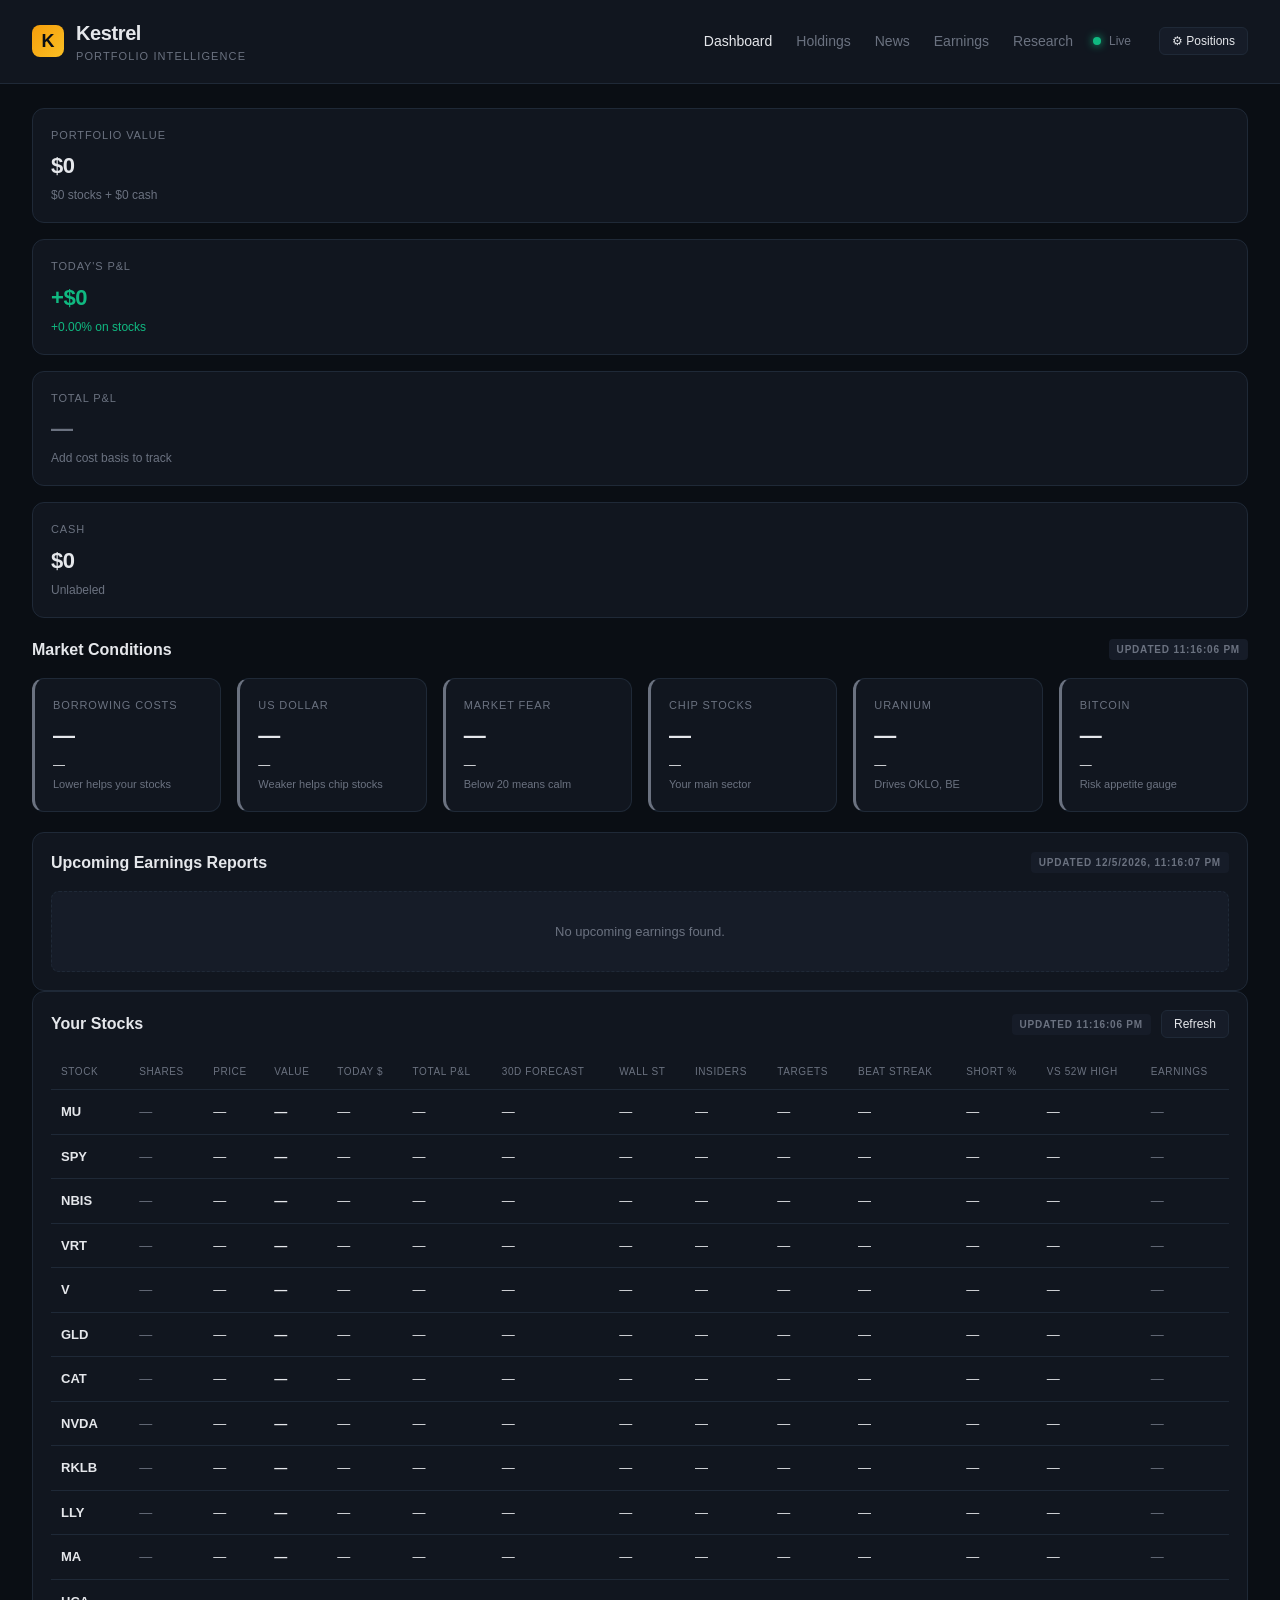
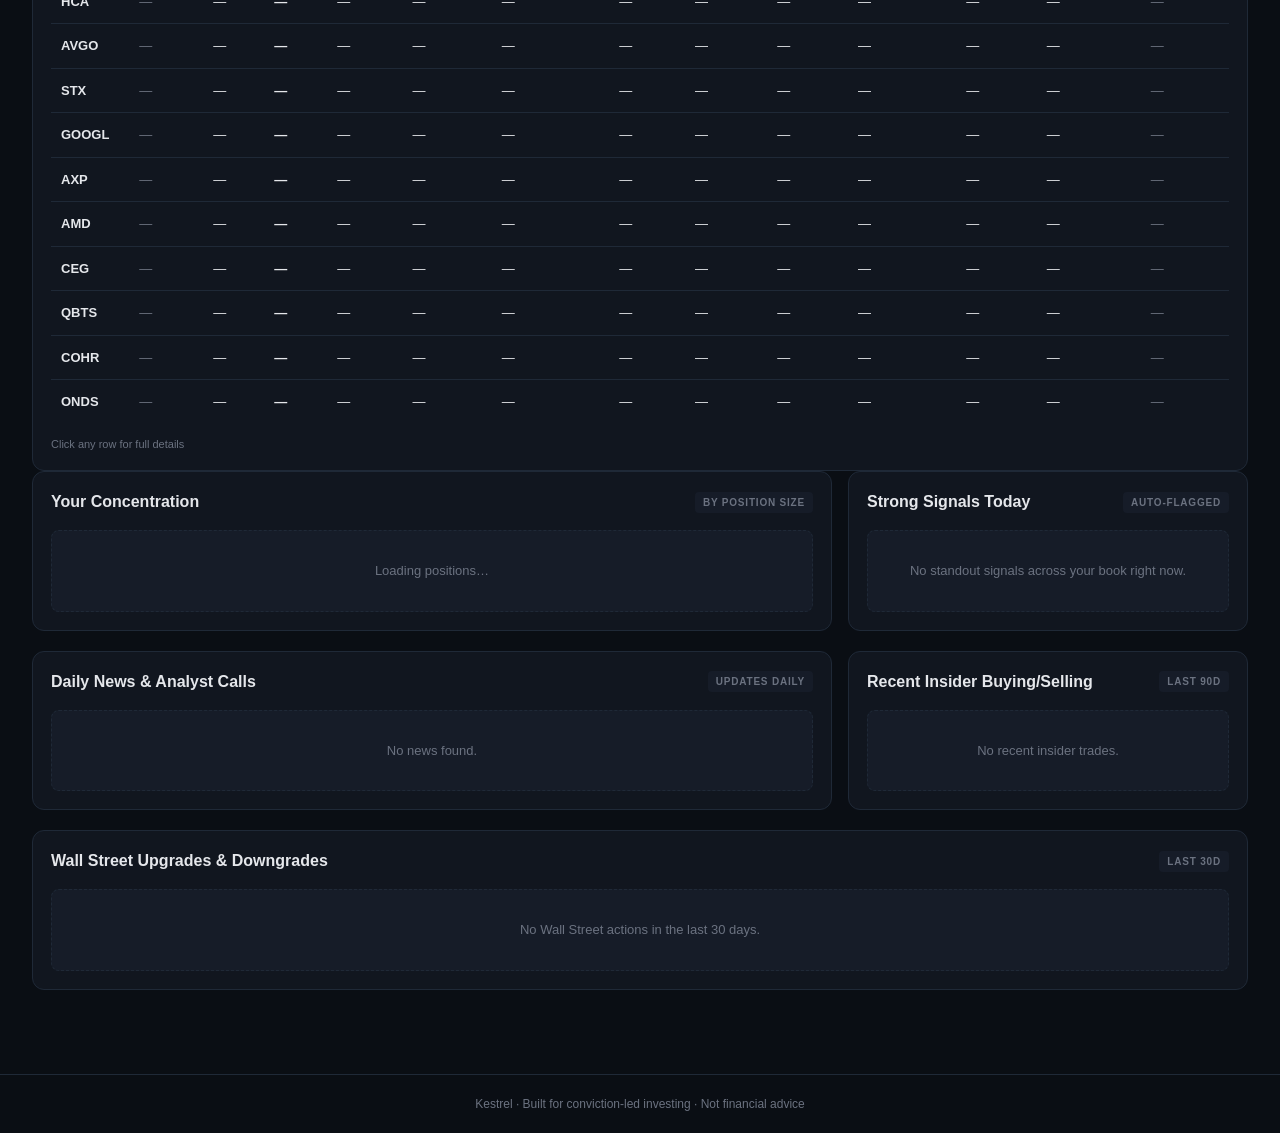
==== kestrel.html @ c8cb2102 "Initial commit" ====
<!DOCTYPE html>
<html lang="en">
<head>
<meta charset="UTF-8">
<meta name="viewport" content="width=device-width, initial-scale=1.0">
<title>Kestrel — Portfolio Intelligence</title>
<style>
  :root {
    --bg: #0a0e14; --panel: #11161f; --panel-2: #161c28;
    --border: #1f2937; --text: #e5e7eb; --muted: #6b7280;
    --accent: #f59e0b; --accent-2: #fbbf24;
    --green: #10b981; --red: #ef4444; --blue: #3b82f6; --purple: #8b5cf6;
  }
  * { margin: 0; padding: 0; box-sizing: border-box; }
  body { font-family: 'Inter', -apple-system, BlinkMacSystemFont, sans-serif; background: var(--bg); color: var(--text); line-height: 1.5; min-height: 100vh; }
  header { border-bottom: 1px solid var(--border); padding: 18px 32px; display: flex; align-items: center; justify-content: space-between; background: var(--panel); }
  .brand { display: flex; align-items: center; gap: 12px; }
  .logo { width: 32px; height: 32px; background: linear-gradient(135deg, var(--accent), var(--accent-2)); border-radius: 8px; display: flex; align-items: center; justify-content: center; font-weight: 800; color: #0a0e14; font-size: 18px; }
  .brand-name { font-size: 20px; font-weight: 700; letter-spacing: -0.02em; }
  .brand-tag { font-size: 11px; color: var(--muted); text-transform: uppercase; letter-spacing: 0.1em; }
  .header-right { display: flex; align-items: center; gap: 20px; }
  nav { display: flex; gap: 24px; }
  nav a { color: var(--muted); text-decoration: none; font-size: 14px; font-weight: 500; }
  nav a:hover, nav a.active { color: var(--text); }
  .status { display: flex; align-items: center; gap: 8px; font-size: 12px; color: var(--muted); }
  .dot { width: 8px; height: 8px; border-radius: 50%; background: var(--green); box-shadow: 0 0 8px var(--green); animation: pulse 2s ease-in-out infinite; }
  .dot.idle { background: var(--muted); box-shadow: none; animation: none; }
  .dot.err { background: var(--red); box-shadow: 0 0 8px var(--red); animation: none; }
  @keyframes pulse { 0%,100%{opacity:1} 50%{opacity:0.4} }
  main { padding: 24px 32px; max-width: 1500px; margin: 0 auto; }
  .grid { display: grid; gap: 16px; margin-bottom: 20px; }
  .grid-6 { grid-template-columns: repeat(6, 1fr); }
  .grid-2 { grid-template-columns: 2fr 1fr; }
  .grid-3 { grid-template-columns: 1fr 1fr 1fr; }
  .card { background: var(--panel); border: 1px solid var(--border); border-radius: 12px; padding: 18px; }
  .card-title { font-size: 11px; color: var(--muted); text-transform: uppercase; letter-spacing: 0.08em; margin-bottom: 6px; }
  .card-value { font-size: 22px; font-weight: 700; letter-spacing: -0.02em; }
  .card-change { font-size: 12px; margin-top: 4px; }
  .pos { color: var(--green); } .neg { color: var(--red); } .neutral { color: var(--muted); }
  .regime-good { border-left: 3px solid var(--green); }
  .regime-bad { border-left: 3px solid var(--red); }
  .regime-neutral { border-left: 3px solid var(--muted); }
  .section-title { font-size: 16px; font-weight: 600; margin-bottom: 16px; display: flex; align-items: center; justify-content: space-between; }
  .badge { font-size: 10px; background: var(--panel-2); color: var(--muted); padding: 3px 8px; border-radius: 4px; text-transform: uppercase; letter-spacing: 0.08em; }
  table { width: 100%; border-collapse: collapse; font-size: 13px; }
  th { text-align: left; padding: 10px 10px; color: var(--muted); font-weight: 500; font-size: 10px; text-transform: uppercase; letter-spacing: 0.06em; border-bottom: 1px solid var(--border); }
  td { padding: 12px 10px; border-bottom: 1px solid var(--border); }
  tr:last-child td { border-bottom: none; }
  tr.holding-row { cursor: pointer; transition: background 0.15s; }
  tr.holding-row:hover { background: var(--panel-2); }
  .ticker { font-weight: 600; }
  td.num { font-variant-numeric: tabular-nums; }
  .flash-up { animation: flashGreen 0.6s ease; }
  .flash-down { animation: flashRed 0.6s ease; }
  @keyframes flashGreen { 0%{background:rgba(16,185,129,0.25)} 100%{background:transparent} }
  @keyframes flashRed   { 0%{background:rgba(239,68,68,0.25)}  100%{background:transparent} }
  .signal { display: inline-block; padding: 3px 8px; border-radius: 4px; font-size: 10px; font-weight: 700; text-transform: uppercase; letter-spacing: 0.04em; }
  .signal-strong-buy { background: rgba(16,185,129,0.25); color: var(--green); }
  .signal-buy { background: rgba(16,185,129,0.15); color: var(--green); }
  .signal-hold { background: rgba(107,114,128,0.2); color: var(--muted); }
  .signal-trim { background: rgba(239,68,68,0.15); color: var(--red); }
  .signal-sell { background: rgba(239,68,68,0.25); color: var(--red); }
  .score-cell { display: flex; align-items: center; gap: 8px; min-width: 100px; }
  .score-num { font-weight: 700; font-size: 14px; min-width: 30px; }
  .score-bar { flex: 1; height: 6px; background: var(--panel-2); border-radius: 3px; overflow: hidden; }
  .score-fill { height: 100%; transition: width 0.4s ease; }
  .placeholder { padding: 30px; text-align: center; color: var(--muted); font-size: 13px; background: var(--panel-2); border-radius: 8px; border: 1px dashed var(--border); }
  button.refresh { background: var(--panel-2); color: var(--text); border: 1px solid var(--border); padding: 6px 12px; border-radius: 6px; font-size: 12px; cursor: pointer; }
  button.refresh:hover { border-color: var(--accent); }
  footer { padding: 20px 32px; text-align: center; color: var(--muted); font-size: 12px; border-top: 1px solid var(--border); margin-top: 40px; }
  .modal-overlay { display: none; position: fixed; inset: 0; background: rgba(0,0,0,0.7); z-index: 100; align-items: center; justify-content: center; padding: 20px; }
  .modal-overlay.active { display: flex; }
  .modal { background: var(--panel); border: 1px solid var(--border); border-radius: 16px; max-width: 900px; width: 100%; max-height: 90vh; overflow-y: auto; padding: 28px; }
  .modal-header { display: flex; justify-content: space-between; align-items: flex-start; margin-bottom: 20px; }
  .modal-ticker { font-size: 28px; font-weight: 800; letter-spacing: -0.02em; }
  .modal-close { background: var(--panel-2); border: 1px solid var(--border); color: var(--text); width: 32px; height: 32px; border-radius: 8px; cursor: pointer; font-size: 18px; }
  .score-breakdown { display: grid; gap: 10px; margin: 20px 0; }
  .score-row { display: grid; grid-template-columns: 1fr auto auto; gap: 12px; align-items: center; padding: 10px 14px; background: var(--panel-2); border-radius: 8px; }
  .score-row-label { font-size: 13px; }
  .score-row-weight { font-size: 11px; color: var(--muted); }
  .score-row-value { font-weight: 700; font-variant-numeric: tabular-nums; min-width: 50px; text-align: right; }
  .detail-section { margin-top: 24px; }
  .detail-section h3 { font-size: 12px; color: var(--muted); text-transform: uppercase; letter-spacing: 0.08em; margin-bottom: 10px; }
  .detail-list { font-size: 13px; }
  .detail-list-item { padding: 8px 0; border-bottom: 1px solid var(--border); display: flex; justify-content: space-between; gap: 10px; }
  .detail-list-item:last-child { border-bottom: none; }
  .gauge-mini { font-size: 11px; color: var(--muted); margin-top: 2px; }
  .news-item { padding: 10px 0; border-bottom: 1px solid var(--border); }
  .news-item:last-child { border-bottom: none; }
  .news-headline { font-size: 13px; line-height: 1.4; margin-bottom: 4px; }
  .news-headline a { color: var(--text); text-decoration: none; }
  .news-headline a:hover { color: var(--accent); }
  .news-meta { font-size: 11px; color: var(--muted); display: flex; gap: 8px; align-items: center; }
  .news-tag { background: var(--panel-2); padding: 2px 6px; border-radius: 3px; font-size: 10px; }
  .news-tag.analyst { background: rgba(245,158,11,0.15); color: var(--accent); }
  .earnings-card { padding: 14px; background: var(--panel-2); border-radius: 10px; border-left: 3px solid var(--muted); margin-bottom: 10px; }
  .earnings-card.urgent { border-left-color: var(--red); background: rgba(239,68,68,0.06); }
  .earnings-card.soon { border-left-color: var(--accent); background: rgba(245,158,11,0.04); }
  .earnings-card.later { border-left-color: var(--muted); }
  .earnings-top { display: flex; justify-content: space-between; align-items: flex-start; margin-bottom: 8px; }
  .earnings-ticker { font-size: 18px; font-weight: 700; }
  .earnings-when { text-align: right; }
  .earnings-days { font-size: 18px; font-weight: 700; }
  .earnings-date { font-size: 11px; color: var(--muted); }
  .earnings-stats { display: grid; grid-template-columns: 1fr 1fr 1fr; gap: 10px; font-size: 12px; margin-top: 8px; padding-top: 8px; border-top: 1px solid var(--border); }
  .earnings-stat-label { color: var(--muted); font-size: 10px; text-transform: uppercase; letter-spacing: 0.06em; }
  .earnings-stat-value { font-weight: 600; margin-top: 2px; }

  /* AI Forecast box */
  .forecast-box { background: linear-gradient(135deg, rgba(139,92,246,0.08), rgba(59,130,246,0.05)); border: 1px solid rgba(139,92,246,0.2); border-radius: 12px; padding: 18px; margin: 16px 0; }
  .forecast-header { display: flex; align-items: center; gap: 8px; margin-bottom: 12px; font-size: 12px; color: var(--purple); text-transform: uppercase; letter-spacing: 0.1em; font-weight: 600; }
  .forecast-grid { display: grid; grid-template-columns: 1fr 1fr 1fr; gap: 14px; }
  .forecast-cell { text-align: center; padding: 10px; background: rgba(0,0,0,0.2); border-radius: 8px; }
  .forecast-label { font-size: 10px; color: var(--muted); text-transform: uppercase; letter-spacing: 0.08em; }
  .forecast-price { font-size: 20px; font-weight: 700; margin: 4px 0; font-variant-numeric: tabular-nums; }
  .forecast-pct { font-size: 12px; font-weight: 600; font-variant-numeric: tabular-nums; }

  /* Technical pills */
  .tech-pills { display: flex; flex-wrap: wrap; gap: 6px; }
  .tech-pill { font-size: 11px; padding: 3px 8px; border-radius: 4px; background: var(--panel-2); color: var(--muted); }
  .tech-pill.good { background: rgba(16,185,129,0.15); color: var(--green); }
  .tech-pill.bad { background: rgba(239,68,68,0.15); color: var(--red); }
  .tech-pill.warn { background: rgba(245,158,11,0.15); color: var(--accent); }
</style>
</head>
<body>

<header>
  <div class="brand">
    <div class="logo">K</div>
    <div><div class="brand-name">Kestrel</div><div class="brand-tag">Portfolio Intelligence</div></div>
  </div>
  <div class="header-right">
    <nav>
      <a href="#" class="active">Dashboard</a>
      <a href="#">Holdings</a><a href="#">News</a><a href="#">Earnings</a><a href="#">Research</a>
    </nav>
    <div class="status"><div id="statusDot" class="dot idle"></div><span id="statusText">Idle</span></div>
    <button class="refresh" onclick="openSettings()" style="margin-left:8px;">⚙ Positions</button>
  </div>
</header>

<main>

  <div class="grid grid-4" id="portfolioStrip" style="display:none;">
    <div class="card">
      <div class="card-title">Portfolio Value</div>
      <div class="card-value" id="portValue">—</div>
      <div class="card-change" id="portValueSub">—</div>
    </div>
    <div class="card">
      <div class="card-title">Today's P&amp;L</div>
      <div class="card-value" id="portDay">—</div>
      <div class="card-change" id="portDaySub">—</div>
    </div>
    <div class="card">
      <div class="card-title">Total P&amp;L</div>
      <div class="card-value" id="portTotal">—</div>
      <div class="card-change" id="portTotalSub">—</div>
    </div>
    <div class="card">
      <div class="card-title">Cash</div>
      <div class="card-value" id="portCash">—</div>
      <div class="card-change" id="portCashSub" style="color:var(--muted);">—</div>
    </div>
  </div>

  <div id="emptyPositions" class="card" style="text-align:center;padding:30px;background:rgba(245,158,11,0.05);border:1px dashed rgba(245,158,11,0.3);">
    <div style="font-size:14px;margin-bottom:10px;">Add your share counts to see real P&amp;L</div>
    <button class="refresh" onclick="openSettings()" style="background:var(--accent);color:#0a0e14;border:none;padding:8px 16px;font-weight:600;">Set Up Positions</button>
  </div>

  <div class="section-title" style="margin-top: 4px;">Market Conditions <span class="badge" id="macroUpdated">—</span></div>
  <div class="grid grid-6">
    <div class="card regime-neutral" id="macro-TNX"><div class="card-title">Borrowing Costs</div><div class="card-value" id="val-TNX">—</div><div class="card-change" id="chg-TNX">—</div><div class="gauge-mini">Lower helps your stocks</div></div>
    <div class="card regime-neutral" id="macro-DXY"><div class="card-title">US Dollar</div><div class="card-value" id="val-DXY">—</div><div class="card-change" id="chg-DXY">—</div><div class="gauge-mini">Weaker helps chip stocks</div></div>
    <div class="card regime-neutral" id="macro-VIX"><div class="card-title">Market Fear</div><div class="card-value" id="val-VIX">—</div><div class="card-change" id="chg-VIX">—</div><div class="gauge-mini">Below 20 means calm</div></div>
    <div class="card regime-neutral" id="macro-SOXX"><div class="card-title">Chip Stocks</div><div class="card-value" id="val-SOXX">—</div><div class="card-change" id="chg-SOXX">—</div><div class="gauge-mini">Your main sector</div></div>
    <div class="card regime-neutral" id="macro-URA"><div class="card-title">Uranium</div><div class="card-value" id="val-URA">—</div><div class="card-change" id="chg-URA">—</div><div class="gauge-mini">Drives OKLO, BE</div></div>
    <div class="card regime-neutral" id="macro-BTC"><div class="card-title">Bitcoin</div><div class="card-value" id="val-BTC">—</div><div class="card-change" id="chg-BTC">—</div><div class="gauge-mini">Risk appetite gauge</div></div>
  </div>

  <div class="card">
    <div class="section-title">Upcoming Earnings Reports <span class="badge" id="earningsUpdated">—</span></div>
    <div id="earningsBox" class="placeholder">Loading earnings calendar…</div>
  </div>

  <div class="card">
    <div class="section-title">
      Your Stocks
      <div style="display:flex;gap:10px;align-items:center;">
        <span class="badge" id="lastUpdate">—</span>
        <button class="refresh" onclick="fetchAll(true)">Refresh</button>
      </div>
    </div>
    <div style="overflow-x:auto;">
      <table>
        <thead>
          <tr><th>Stock</th><th>Shares</th><th>Price</th><th>Value</th><th>Today $</th><th>Total P&amp;L</th><th>30d Forecast</th><th>Wall St</th><th>Insiders</th><th>Targets</th><th>Beat Streak</th><th>Short %</th><th>vs 52w High</th><th>Earnings</th></tr>
        </thead>
        <tbody id="holdingsBody"></tbody>
      </table>
    </div>
    <div style="font-size:11px;color:var(--muted);margin-top:12px;">Click any row for full details</div>
  </div>

  <div class="grid grid-2">
    <div class="card">
      <div class="section-title">Wall Street Ranking <span class="badge">By consensus</span></div>
      <div id="convictionBox" class="placeholder">Loading…</div>
    </div>
    <div class="card">
      <div class="section-title">Strong Signals Today <span class="badge">Auto-flagged</span></div>
      <div id="signalsBox" class="placeholder">Loading…</div>
    </div>
  </div>

  <div class="grid grid-2">
    <div class="card">
      <div class="section-title">Daily News &amp; Analyst Calls <span class="badge" id="newsUpdated">Updates daily</span></div>
      <div id="newsBox" class="placeholder">Loading news…</div>
    </div>
    <div class="card">
      <div class="section-title">Recent Insider Buying/Selling <span class="badge">Last 90d</span></div>
      <div id="insiderBox" class="placeholder">Loading…</div>
    </div>
  </div>

  <div class="grid">
    <div class="card">
      <div class="section-title">Wall Street Upgrades &amp; Downgrades <span class="badge">Last 30d</span></div>
      <div id="analystBox" class="placeholder">Loading analyst actions…</div>
    </div>
  </div>

</main>

<div class="modal-overlay" id="modalOverlay" onclick="if(event.target===this)closeModal()">
  <div class="modal" id="modalContent"></div>
</div>

<div class="modal-overlay" id="settingsOverlay" onclick="if(event.target===this)closeSettings()">
  <div class="modal" style="max-width:700px;">
    <div class="modal-header">
      <div>
        <div style="font-size:22px;font-weight:700;">Your Positions</div>
        <div style="color:var(--muted);font-size:13px;margin-top:4px;">Enter shares and your average buy price for each stock</div>
      </div>
      <button class="modal-close" onclick="closeSettings()">×</button>
    </div>
    <div id="settingsBody"></div>
    <div style="margin-top:20px;padding-top:20px;border-top:1px solid var(--border);">
      <div style="font-size:11px;color:var(--muted);text-transform:uppercase;letter-spacing:0.08em;margin-bottom:10px;">Cash</div>
      <div style="display:grid;grid-template-columns:1fr 1fr;gap:10px;">
        <input type="text" id="cashLabel" placeholder="Account name (e.g. Sarwa Save)" style="background:var(--panel-2);border:1px solid var(--border);color:var(--text);padding:10px;border-radius:6px;font-size:13px;">
        <input type="number" id="cashAmount" placeholder="Amount in USD" step="any" style="background:var(--panel-2);border:1px solid var(--border);color:var(--text);padding:10px;border-radius:6px;font-size:13px;">
      </div>
    </div>
    <div style="display:flex;gap:10px;margin-top:20px;justify-content:flex-end;">
      <button class="refresh" onclick="closeSettings()">Cancel</button>
      <button class="refresh" onclick="savePositions()" style="background:var(--accent);color:#0a0e14;border:none;font-weight:600;">Save</button>
    </div>
  </div>
</div>

<footer>Kestrel · Built for conviction-led investing · Not financial advice</footer>

<script>
const FINNHUB_KEY = 'd8athjpr01qk20soo93gd8athjpr01qk20soo940';
const FMP_KEY = '5A4t09ebp9hJYpwuU93vLdccIapNSCnz';
const TICKERS = ['MU','SPY','NBIS','VRT','V','GLD','CAT','NVDA','RKLB','LLY','MA','HCA','AVGO','STX','GOOGL','AXP','AMD','CEG','QBTS','COHR','ONDS'];
const MACRO = [
  { sym: '^TNX', label: 'TNX' }, { sym: 'UUP', label: 'DXY' },
  { sym: '^VIX', label: 'VIX' }, { sym: 'SOXX', label: 'SOXX' },
  { sym: 'URA', label: 'URA' }, { sym: 'BTC-USD', label: 'BTC' }
];
const REFRESH_MS = 60000;
const DAILY_REFRESH_MS = 24 * 60 * 60 * 1000;

const state = {};
const macroState = {};
const earningsState = {};
const newsCache = { items: [], lastFetch: 0 };

// === POSITIONS ===
// Shape: { NVDA: { shares: 100, cost: 450 }, ... }
let positions = {};
let cashAccount = { label: '', amount: 0 };

const DEFAULT_POSITIONS = {
  MU:    { shares: 52.58,  cost: 762.26 },
  SPY:   { shares: 38.23,  cost: 668.16 },
  NBIS:  { shares: 109.99, cost: 204.55 },
  VRT:   { shares: 62.34,  cost: 240.92 },
  V:     { shares: 46.75,  cost: 320.86 },
  GLD:   { shares: 32.27,  cost: 415.42 },
  CAT:   { shares: 10.97,  cost: 911.53 },
  NVDA:  { shares: 46.32,  cost: 177.18 },
  RKLB:  { shares: 64.45,  cost: 77.58 },
  LLY:   { shares: 7,      cost: 919.53 },
  MA:    { shares: 14.26,  cost: 490.84 },
  HCA:   { shares: 16.19,  cost: 432.32 },
  AVGO:  { shares: 12.82,  cost: 411.98 },
  STX:   { shares: 6.30,   cost: 516.85 },
  GOOGL: { shares: 13,     cost: 384.62 },
  AXP:   { shares: 16.03,  cost: 311.87 },
  AMD:   { shares: 8.68,   cost: 460.99 },
  CEG:   { shares: 12.48,  cost: 320.43 },
  QBTS:  { shares: 119.88, cost: 29.20 },
  COHR:  { shares: 7.32,   cost: 341.66 },
  ONDS:  { shares: 181.53, cost: 12.04 }
};

function loadPositions() {
  try {
    // Migration: if old positions had stocks we no longer track, force reset
    const versionKey = 'kestrel_portfolio_version';
    const currentVersion = '2-real-portfolio';
    const storedVersion = localStorage.getItem(versionKey);

    if (storedVersion !== currentVersion) {
      // Wipe stale data when portfolio definition changes
      localStorage.removeItem('kestrel_positions');
      localStorage.removeItem('kestrel_news');
      localStorage.removeItem('kestrel_earnings_v2');
      localStorage.setItem(versionKey, currentVersion);
    }

    const p = localStorage.getItem('kestrel_positions');
    if (p) {
      positions = JSON.parse(p);
    } else {
      positions = JSON.parse(JSON.stringify(DEFAULT_POSITIONS));
      try { localStorage.setItem('kestrel_positions', JSON.stringify(positions)); } catch {}
    }
    const c = localStorage.getItem('kestrel_cash');
    if (c) cashAccount = JSON.parse(c);
  } catch {}
}
function persistPositions() {
  try {
    localStorage.setItem('kestrel_positions', JSON.stringify(positions));
    localStorage.setItem('kestrel_cash', JSON.stringify(cashAccount));
  } catch {}
}
function hasAnyPositions() {
  return Object.values(positions).some(p => p && p.shares > 0) || cashAccount.amount > 0;
}

function openSettings() {
  const body = document.getElementById('settingsBody');
  body.innerHTML = `
    <div style="display:grid;grid-template-columns:80px 1fr 1fr;gap:10px;margin-bottom:8px;font-size:10px;color:var(--muted);text-transform:uppercase;letter-spacing:0.08em;">
      <div>Stock</div><div>Shares</div><div>Avg Cost (per share)</div>
    </div>
    ${TICKERS.map(t => {
      const p = positions[t] || {};
      return `<div style="display:grid;grid-template-columns:80px 1fr 1fr;gap:10px;margin-bottom:8px;align-items:center;">
        <div class="ticker">${t}</div>
        <input type="number" id="set-sh-${t}" value="${p.shares || ''}" placeholder="0" step="any" style="background:var(--panel-2);border:1px solid var(--border);color:var(--text);padding:8px;border-radius:6px;font-size:13px;">
        <input type="number" id="set-cost-${t}" value="${p.cost || ''}" placeholder="0.00" step="any" style="background:var(--panel-2);border:1px solid var(--border);color:var(--text);padding:8px;border-radius:6px;font-size:13px;">
      </div>`;
    }).join('')}
  `;
  document.getElementById('cashLabel').value = cashAccount.label || '';
  document.getElementById('cashAmount').value = cashAccount.amount || '';
  document.getElementById('settingsOverlay').classList.add('active');
}
function closeSettings() {
  document.getElementById('settingsOverlay').classList.remove('active');
}
function savePositions() {
  positions = {};
  TICKERS.forEach(t => {
    const sh = parseFloat(document.getElementById('set-sh-' + t).value);
    const cost = parseFloat(document.getElementById('set-cost-' + t).value);
    if (sh > 0) {
      positions[t] = { shares: sh, cost: cost > 0 ? cost : null };
    }
  });
  cashAccount = {
    label: document.getElementById('cashLabel').value || '',
    amount: parseFloat(document.getElementById('cashAmount').value) || 0
  };
  persistPositions();
  closeSettings();
  updatePortfolioStrip();
  // refresh row UIs with new shares/value
  TICKERS.forEach(t => {
    if (state[t]) updateTickerUI(t, state[t], { score: state[t].score, breakdown: state[t].breakdown });
  });
}

loadPositions();

function updatePortfolioStrip() {
  const strip = document.getElementById('portfolioStrip');
  const empty = document.getElementById('emptyPositions');

  if (!hasAnyPositions()) {
    strip.style.display = 'none';
    empty.style.display = 'block';
    return;
  }
  strip.style.display = 'grid';
  empty.style.display = 'none';

  let stockValue = 0, dayDollar = 0, totalPnl = 0, totalCost = 0, hasCostData = false;
  TICKERS.forEach(t => {
    const pos = positions[t];
    const q = state[t]?.quote;
    if (!pos || !pos.shares || !q || !q.c) return;
    stockValue += pos.shares * q.c;
    dayDollar += pos.shares * (q.d || 0);
    if (pos.cost && pos.cost > 0) {
      totalPnl += (q.c - pos.cost) * pos.shares;
      totalCost += pos.cost * pos.shares;
      hasCostData = true;
    }
  });
  const cashVal = cashAccount.amount || 0;
  const totalValue = stockValue + cashVal;

  document.getElementById('portValue').textContent = '$' + fmt(totalValue, 0);
  document.getElementById('portValueSub').textContent = `$${fmt(stockValue, 0)} stocks + $${fmt(cashVal, 0)} cash`;
  document.getElementById('portValueSub').className = 'card-change neutral';

  const dayEl = document.getElementById('portDay');
  dayEl.textContent = (dayDollar >= 0 ? '+$' : '-$') + fmt(Math.abs(dayDollar), 0);
  dayEl.className = 'card-value ' + (dayDollar >= 0 ? 'pos' : 'neg');
  const dayPct = stockValue > 0 ? (dayDollar / (stockValue - dayDollar)) * 100 : 0;
  const daySub = document.getElementById('portDaySub');
  daySub.textContent = (dayPct >= 0 ? '+' : '') + fmt(dayPct) + '% on stocks';
  daySub.className = 'card-change ' + (dayDollar >= 0 ? 'pos' : 'neg');

  const totEl = document.getElementById('portTotal');
  const totSub = document.getElementById('portTotalSub');
  if (hasCostData) {
    totEl.textContent = (totalPnl >= 0 ? '+$' : '-$') + fmt(Math.abs(totalPnl), 0);
    totEl.className = 'card-value ' + (totalPnl >= 0 ? 'pos' : 'neg');
    const pnlPct = totalCost > 0 ? (totalPnl / totalCost) * 100 : 0;
    totSub.textContent = (pnlPct >= 0 ? '+' : '') + fmt(pnlPct) + '% on invested capital';
    totSub.className = 'card-change ' + (totalPnl >= 0 ? 'pos' : 'neg');
  } else {
    totEl.textContent = '—';
    totEl.className = 'card-value neutral';
    totSub.textContent = 'Add cost basis to track';
    totSub.className = 'card-change neutral';
  }

  document.getElementById('portCash').textContent = '$' + fmt(cashVal, 0);
  document.getElementById('portCashSub').textContent = cashAccount.label || 'Unlabeled';
}

// === FETCH ===
async function fhQuote(t) { const r = await fetch(`https://finnhub.io/api/v1/quote?symbol=${t}&token=${FINNHUB_KEY}`); if(!r.ok)throw new Error('quote '+r.status); return r.json(); }
async function fhRecommendations(t) { const r = await fetch(`https://finnhub.io/api/v1/stock/recommendation?symbol=${t}&token=${FINNHUB_KEY}`); return r.ok?r.json():[]; }
async function fhPriceTarget(t) { const r = await fetch(`https://finnhub.io/api/v1/stock/price-target?symbol=${t}&token=${FINNHUB_KEY}`); return r.ok?r.json():{}; }
async function fhInsider(t) {
  const to = new Date().toISOString().slice(0,10);
  const from = new Date(Date.now() - 90*86400000).toISOString().slice(0,10);
  const r = await fetch(`https://finnhub.io/api/v1/stock/insider-transactions?symbol=${t}&from=${from}&to=${to}&token=${FINNHUB_KEY}`);
  return r.ok?r.json():{data:[]};
}
async function fhNews(t) {
  const to = new Date().toISOString().slice(0,10);
  const from = new Date(Date.now() - 7*86400000).toISOString().slice(0,10);
  const r = await fetch(`https://finnhub.io/api/v1/company-news?symbol=${t}&from=${from}&to=${to}&token=${FINNHUB_KEY}`);
  return r.ok?r.json():[];
}
async function fmpEarningsCalendar(t) {
  const r = await fetch(`https://financialmodelingprep.com/api/v3/historical/earning_calendar/${t}?apikey=${FMP_KEY}`);
  if (!r.ok) return null;
  const data = await r.json();
  if (!Array.isArray(data) || !data.length) return null;
  const today = new Date().toISOString().slice(0,10);
  const upcoming = data.filter(e => e.date && e.date >= today).sort((a,b) => a.date.localeCompare(b.date));
  if (!upcoming.length) return null;
  const next = upcoming[0];
  return {
    date: next.date,
    hour: next.time === 'bmo' ? 'bmo' : (next.time === 'amc' ? 'amc' : ''),
    epsEstimate: next.epsEstimated,
    revenueEstimate: next.revenueEstimated,
    quarter: next.fiscalDateEnding ? Math.floor(new Date(next.fiscalDateEnding).getMonth() / 3) + 1 : null,
    year: next.fiscalDateEnding ? new Date(next.fiscalDateEnding).getFullYear() : null
  };
}
async function fmpUpgrades(t) { const r = await fetch(`https://financialmodelingprep.com/api/v3/upgrades-downgrades/${t}?apikey=${FMP_KEY}`); return r.ok?r.json():[]; }
async function fmpEstimates(t) { const r = await fetch(`https://financialmodelingprep.com/api/v3/analyst-estimates/${t}?limit=4&apikey=${FMP_KEY}`); return r.ok?r.json():[]; }

// NEW: Historical daily candles for technicals — 200 days
async function fmpHistorical(t) {
  const to = new Date().toISOString().slice(0,10);
  const from = new Date(Date.now() - 250*86400000).toISOString().slice(0,10);
  const r = await fetch(`https://financialmodelingprep.com/api/v3/historical-price-full/${t}?from=${from}&to=${to}&apikey=${FMP_KEY}`);
  if (!r.ok) return null;
  const data = await r.json();
  return data && data.historical ? data.historical : null;
}

// NEW: Historical earnings surprises
async function fmpEarningsSurprises(t) {
  const r = await fetch(`https://financialmodelingprep.com/api/v3/earnings-surprises/${t}?apikey=${FMP_KEY}`);
  return r.ok ? r.json() : [];
}

// NEW: Short interest + 52w + beta from Finnhub metrics endpoint
async function fhShortInterest(t) {
  const r = await fetch(`https://finnhub.io/api/v1/stock/metric?symbol=${t}&metric=all&token=${FINNHUB_KEY}`);
  if (!r.ok) return null;
  const d = await r.json();
  if (!d.metric) return null;
  return {
    shortRatio: d.metric.shortRatio,
    shortPercent: d.metric.shortInterestSharesPercent || d.metric.shortInterestPercentFloat,
    week52High: d.metric['52WeekHigh'],
    week52Low: d.metric['52WeekLow'],
    beta: d.metric.beta
  };
}

// NEW: Price target history (look back to see direction of changes)
async function fmpPriceTargetHistory(t) {
  const r = await fetch(`https://financialmodelingprep.com/api/v4/price-target?symbol=${t}&apikey=${FMP_KEY}`);
  return r.ok ? r.json() : [];
}

// === TECHNICAL ANALYSIS ===
function calculateTechnicals(historical, currentPrice) {
  if (!historical || historical.length < 50) return null;
  // FMP returns newest first
  const prices = historical.map(h => h.close).reverse(); // oldest -> newest
  const n = prices.length;

  // Moving averages
  const sma20 = avg(prices.slice(-20));
  const sma50 = avg(prices.slice(-50));
  const sma200 = n >= 200 ? avg(prices.slice(-200)) : null;

  // RSI (14)
  const rsi = calculateRSI(prices, 14);

  // Support / Resistance (50-day window)
  const window = prices.slice(-50);
  const support = Math.min(...window);
  const resistance = Math.max(...window);

  // 5-day, 20-day price change
  const change5 = ((currentPrice - prices[n-6]) / prices[n-6]) * 100;
  const change20 = ((currentPrice - prices[n-21]) / prices[n-21]) * 100;

  // Volatility (20-day std dev as % of price)
  const recent20 = prices.slice(-20);
  const meanRecent = avg(recent20);
  const variance = recent20.reduce((s,p) => s + Math.pow(p - meanRecent, 2), 0) / recent20.length;
  const volatility = (Math.sqrt(variance) / meanRecent) * 100;

  return {
    sma20, sma50, sma200, rsi,
    support, resistance,
    change5, change20,
    volatility,
    aboveSma20: currentPrice > sma20,
    aboveSma50: currentPrice > sma50,
    aboveSma200: sma200 ? currentPrice > sma200 : null,
    nearResistance: ((resistance - currentPrice) / currentPrice) * 100 < 3,
    nearSupport: ((currentPrice - support) / currentPrice) * 100 < 3
  };
}

function avg(arr) { return arr.reduce((s,v) => s + v, 0) / arr.length; }

function calculateRSI(prices, period = 14) {
  if (prices.length < period + 1) return null;
  let gains = 0, losses = 0;
  for (let i = prices.length - period; i < prices.length; i++) {
    const diff = prices[i] - prices[i-1];
    if (diff > 0) gains += diff; else losses -= diff;
  }
  const avgGain = gains / period;
  const avgLoss = losses / period;
  if (avgLoss === 0) return 100;
  const rs = avgGain / avgLoss;
  return 100 - (100 / (1 + rs));
}

// === AI FORECAST ===
// Transparent ensemble: analyst target + momentum + technical mean-reversion
// Returns null if we don't have enough data to make a meaningful forecast
function calculateAIForecast(currentPrice, target, tech) {
  if (!currentPrice) return null;

  const hasTarget = target && target.targetMean > 0;
  const hasTech = tech && (tech.change5 != null || tech.sma20);

  // Need at least ONE real input (analyst target OR technicals)
  // Otherwise we'd just return currentPrice across all horizons — misleading
  if (!hasTarget && !hasTech) return null;

  const analystAnchor = hasTarget ? target.targetMean : currentPrice;
  const momentum5d = tech?.change5 || 0;
  const momentumProjection = currentPrice * (1 + (momentum5d / 100) * 1.5);

  let techProjection = currentPrice;
  if (tech) {
    if (tech.rsi > 70 && tech.sma20) {
      techProjection = currentPrice + (tech.sma20 - currentPrice) * 0.4;
    } else if (tech.rsi < 30 && tech.sma50) {
      techProjection = currentPrice + (tech.sma50 - currentPrice) * 0.4;
    } else if (tech.sma20) {
      techProjection = currentPrice + (tech.sma20 - currentPrice) * 0.15;
    }
  }

  const forecast7 = momentumProjection * 0.5 + techProjection * 0.4 + currentPrice * 0.1;
  const forecast30 = momentumProjection * 0.3 + techProjection * 0.2 + analystAnchor * 0.5;
  const forecast90 = momentumProjection * 0.1 + analystAnchor * 0.9;

  return {
    f7: forecast7,
    f30: forecast30,
    f90: forecast90,
    f7Pct: ((forecast7 - currentPrice) / currentPrice) * 100,
    f30Pct: ((forecast30 - currentPrice) / currentPrice) * 100,
    f90Pct: ((forecast90 - currentPrice) / currentPrice) * 100,
    hasTarget, hasTech,
    components: { analystAnchor, momentumProjection, techProjection }
  };
}

// === EARNINGS SURPRISE ANALYSIS ===
function analyzeEarningsSurprises(surprises) {
  if (!surprises || !surprises.length) return null;
  const last8 = surprises.slice(0, 8);
  const beats = last8.filter(s => s.actualEarningResult > s.estimatedEarning).length;
  const meets = last8.filter(s => Math.abs(s.actualEarningResult - s.estimatedEarning) < 0.01).length;
  const misses = last8.length - beats - meets;
  const beatRate = (beats / last8.length) * 100;
  const avgBeatPct = last8.reduce((s, q) => {
    if (q.estimatedEarning && q.actualEarningResult) {
      return s + ((q.actualEarningResult - q.estimatedEarning) / Math.abs(q.estimatedEarning)) * 100;
    }
    return s;
  }, 0) / last8.length;

  return {
    beats, misses, meets,
    total: last8.length,
    beatRate,
    avgBeatPct,
    lastQuarter: last8[0]
  };
}

const ANALYST_KEYWORDS = ['upgrade','downgrade','price target','raised target','cut target','buy rating','sell rating','hold rating','overweight','underweight','outperform','underperform','initiated','reiterates','maintains','goldman','morgan stanley','jpmorgan','wedbush','jefferies','bofa','bank of america','mizuho','citi','barclays','ubs','wells fargo','evercore','piper sandler','raymond james','oppenheimer','cantor','needham','rosenblatt','bernstein','analyst','rating'];
function isAnalystHeadline(h) { const l = h.toLowerCase(); return ANALYST_KEYWORDS.some(k => l.includes(k)); }

// === SIGNAL ANALYZERS ===

// Target direction — parses upgrades feed for "raised target / cut target" actions in last 30d
// Combines with current Finnhub target for a full picture
function analyzeTargetActions(upgrades, currentTarget, currentPrice) {
  let raised = 0, cut = 0, init = 0;
  if (upgrades && upgrades.length) {
    const cutoff = Date.now() - 30 * 86400000;
    upgrades.filter(u => new Date(u.publishedDate || u.date).getTime() > cutoff).forEach(u => {
      const action = (u.action || '').toLowerCase();
      const ptPrev = parseFloat(u.priceWhenPosted) || null;
      const ptNew = parseFloat(u.priceTarget) || null;
      // Use explicit action keywords first
      if (action.includes('raised') || action.includes('upgrade') || action.includes('raise')) raised++;
      else if (action.includes('cut') || action.includes('lower') || action.includes('downgrade') || action.includes('reduce')) cut++;
      else if (action.includes('initiat') || action.includes('reiterat')) init++;
      // If we have both prev and new target, compare numerically
      else if (ptPrev && ptNew) {
        if (ptNew > ptPrev * 1.02) raised++;
        else if (ptNew < ptPrev * 0.98) cut++;
      }
    });
  }

  let pillLabel = null, pillCls = null;
  const total = raised + cut;
  if (total >= 2) {
    if (raised > cut * 1.5) { pillLabel = `${raised} raised`; pillCls = 'good'; }
    else if (cut > raised * 1.5) { pillLabel = `${cut} cut`; pillCls = 'bad'; }
    else { pillLabel = `${raised}↑ ${cut}↓`; pillCls = ''; }
  } else if (raised >= 1 && cut === 0) {
    pillLabel = '1 raised'; pillCls = 'good';
  } else if (cut >= 1 && raised === 0) {
    pillLabel = '1 cut'; pillCls = 'bad';
  }

  // Room vs target
  let roomPct = null;
  if (currentTarget && currentTarget.targetMean && currentPrice) {
    roomPct = ((currentTarget.targetMean - currentPrice) / currentPrice) * 100;
  }

  if (!pillLabel && roomPct == null) return null;

  return {
    targetMean: currentTarget?.targetMean,
    roomPct,
    raised, cut, init,
    pillLabel, pillCls
  };
}

// Insider buying summary — 90 days
// Honest version: buys are real signal, most sells are scheduled (10b5-1) and not signal
// Excludes zero-price entries (RSU vests, stock grants, option exercises) — they're not real "buys"
function analyzeInsiderBuying(insider) {
  if (!insider || !insider.data || !insider.data.length) return null;

  // Only count transactions with a real market price
  const realTxns = insider.data.filter(i => i.transactionPrice > 0);
  const buys = realTxns.filter(i => i.change > 0);
  const sells = realTxns.filter(i => i.change < 0);
  const uniqueBuyers = new Set(buys.map(b => b.name)).size;
  const uniqueSellers = new Set(sells.map(s => s.name)).size;
  const buyValue = buys.reduce((s,b) => s + Math.abs(b.change) * b.transactionPrice, 0);
  const sellValue = sells.reduce((s,b) => s + Math.abs(b.change) * b.transactionPrice, 0);

  let signal, cls;

  // BUY signals (spending own cash by choice — real edge)
  if (uniqueBuyers >= 3) { signal = 'Cluster Buy'; cls = 'good'; }
  else if (uniqueBuyers >= 2) { signal = 'Buying'; cls = 'good'; }
  else if (uniqueBuyers === 1 && buyValue > sellValue) { signal = '1 Buyer'; cls = 'good'; }

  // SELL signals — very high bar. Most sells are scheduled 10b5-1 plans.
  // Need: 8+ different sellers, no buying, $200M+ value, and sells outpace buys by 20x
  else if (uniqueSellers >= 8 && uniqueBuyers === 0 && sellValue > 200_000_000 && sellValue > buyValue * 20) {
    signal = 'Unusual selling'; cls = 'bad';
  }
  // Has sells but probably routine
  else if (sells.length > 0 && uniqueBuyers === 0) {
    signal = 'Routine sells'; cls = 'muted';
  }
  else if (buys.length > 0 || sells.length > 0) {
    signal = 'Mixed'; cls = 'muted';
  }
  else {
    signal = 'No activity'; cls = 'muted';
  }

  return {
    signal, cls,
    uniqueBuyers,
    uniqueSellers,
    buyValue, sellValue,
    buys: buys.length, sells: sells.length
  };
}

// Target direction — are analysts raising or cutting targets in last 90 days?
function analyzeTargetDirection(history) {
  if (!history || !Array.isArray(history) || history.length < 2) return null;
  const cutoff = Date.now() - 90*86400000;
  const recent = history.filter(h => {
    const d = new Date(h.publishedDate || h.updatedAt || h.publishedDateTime);
    return d.getTime() > cutoff && h.priceTarget && h.priceTarget > 0;
  });
  if (recent.length < 2) return null;

  // Sort oldest to newest
  recent.sort((a,b) => new Date(a.publishedDate || a.updatedAt) - new Date(b.publishedDate || b.updatedAt));

  // Compare avg of first half to second half
  const mid = Math.floor(recent.length / 2);
  const oldAvg = recent.slice(0, mid).reduce((s,h) => s + h.priceTarget, 0) / mid;
  const newAvg = recent.slice(mid).reduce((s,h) => s + h.priceTarget, 0) / (recent.length - mid);
  const deltaPct = ((newAvg - oldAvg) / oldAvg) * 100;

  let direction, cls;
  if (deltaPct >= 5) { direction = 'Raising'; cls = 'good'; }
  else if (deltaPct >= 2) { direction = 'Drifting up'; cls = 'good'; }
  else if (deltaPct <= -5) { direction = 'Cutting'; cls = 'bad'; }
  else if (deltaPct <= -2) { direction = 'Drifting down'; cls = 'bad'; }
  else { direction = 'Stable'; cls = 'muted'; }

  return { direction, cls, deltaPct, count: recent.length };
}

// % from 52-week high
function analyze52wPosition(currentPrice, week52High, week52Low) {
  if (!currentPrice || !week52High) return null;
  const pctFromHigh = ((currentPrice - week52High) / week52High) * 100;
  const pctFromLow = week52Low ? ((currentPrice - week52Low) / week52Low) * 100 : null;

  let signal, cls;
  if (pctFromHigh >= -2) { signal = 'At highs'; cls = 'good'; }
  else if (pctFromHigh >= -10) { signal = 'Near highs'; cls = 'good'; }
  else if (pctFromHigh >= -25) { signal = 'Mid-range'; cls = 'muted'; }
  else if (pctFromHigh >= -40) { signal = 'Off highs'; cls = 'bad'; }
  else { signal = 'Deep drawdown'; cls = 'bad'; }

  return { signal, cls, pctFromHigh, pctFromLow, week52High, week52Low };
}

// Earnings beat streak — consecutive beats from most recent
function analyzeBeatStreak(surprises) {
  if (!surprises || !surprises.length) return null;
  // surprises array is newest first
  let streak = 0;
  let streakType = null; // 'beat' or 'miss'
  for (const q of surprises) {
    if (!q.estimatedEarning || q.actualEarningResult == null) break;
    const beat = q.actualEarningResult > q.estimatedEarning;
    if (streakType === null) {
      streakType = beat ? 'beat' : 'miss';
      streak = 1;
    } else if ((streakType === 'beat' && beat) || (streakType === 'miss' && !beat)) {
      streak++;
    } else {
      break;
    }
  }

  let cls;
  if (streakType === 'beat' && streak >= 8) cls = 'good';
  else if (streakType === 'beat' && streak >= 4) cls = 'good';
  else if (streakType === 'beat') cls = 'neutral';
  else if (streakType === 'miss' && streak >= 2) cls = 'bad';
  else cls = 'muted';

  return { streak, type: streakType, cls };
}

// Short interest summary
function analyzeShortInterest(metrics) {
  if (!metrics || metrics.shortPercent == null) return null;
  const pct = metrics.shortPercent;
  const dtc = metrics.shortRatio; // days to cover

  let signal, cls;
  if (pct >= 20) { signal = 'Squeeze setup'; cls = 'warn'; }   // very high short %
  else if (pct >= 10) { signal = 'High'; cls = 'warn'; }
  else if (pct >= 5) { signal = 'Moderate'; cls = 'neutral'; }
  else if (pct >= 2) { signal = 'Low'; cls = 'muted'; }
  else { signal = 'Very low'; cls = 'muted'; }

  return { signal, cls, pct, daysToCover: dtc };
}

// === ANALYST DIRECT VERDICT ===
// Extracts Wall Street's actual buy/sell/hold verdict from recommendation data
function getAnalystVerdict(recs) {
  if (!recs || !recs.length) return null;
  const latest = recs[0];
  const sb = latest.strongBuy || 0;
  const b = latest.buy || 0;
  const h = latest.hold || 0;
  const s = latest.sell || 0;
  const ss = latest.strongSell || 0;
  const total = sb + b + h + s + ss;
  if (total === 0) return null;

  // Find the dominant verdict
  const counts = [
    { label: 'Strong Buy', count: sb, cls: 'signal-strong-buy', weight: 2 },
    { label: 'Buy', count: b, cls: 'signal-buy', weight: 1 },
    { label: 'Hold', count: h, cls: 'signal-hold', weight: 0 },
    { label: 'Sell', count: s, cls: 'signal-trim', weight: -1 },
    { label: 'Strong Sell', count: ss, cls: 'signal-sell', weight: -2 }
  ];

  // Combine Strong Buy + Buy as "bullish camp", same for sell
  const bullish = sb + b;
  const bearish = s + ss;
  const neutral = h;

  // Weighted average score (-2 to +2)
  const weightedScore = (sb*2 + b*1 + h*0 + s*-1 + ss*-2) / total;

  let consensus, cls;
  if (weightedScore >= 1.4) { consensus = 'Strong Buy'; cls = 'signal-strong-buy'; }
  else if (weightedScore >= 0.7) { consensus = 'Buy'; cls = 'signal-buy'; }
  else if (weightedScore >= -0.3) { consensus = 'Hold'; cls = 'signal-hold'; }
  else if (weightedScore >= -1.2) { consensus = 'Sell'; cls = 'signal-trim'; }
  else { consensus = 'Strong Sell'; cls = 'signal-sell'; }

  // Find which single category has the most votes (for "X of Y say Z" phrasing)
  const sorted = [...counts].sort((a,b) => b.count - a.count);
  const top = sorted[0];

  return {
    consensus, cls,
    weightedScore,
    total,
    bullish, bearish, neutral,
    strongBuy: sb, buy: b, hold: h, sell: s, strongSell: ss,
    topCategory: top.label,
    topCount: top.count,
    summary: `${top.count} of ${total} analysts say ${top.label}`,
    breakdown: `${sb} Strong Buy · ${b} Buy · ${h} Hold · ${s} Sell · ${ss} Strong Sell`
  };
}

// === SCORING (9 signals, calibrated for real conviction) ===
// Helper: sigmoid-like mapping that punches scores into the tails
function stretch(linear) {
  // Maps linear 0-10 to a curve that rewards extremes
  // 5 stays at 5, 7 becomes 7.5, 8 becomes 8.7, 3 becomes 2.3, etc.
  const centered = linear - 5;
  const stretched = 5 + centered * 1.25 + Math.sign(centered) * Math.pow(Math.abs(centered)/5, 1.5) * 1.5;
  return Math.max(0, Math.min(10, stretched));
}

function scoreTicker(t, data) {
  const { quote, recs, target, upgrades, insider, estimates, tech, forecast, surprises } = data;
  const breakdown = {};

  // Track which signals have real data (for dynamic weighting)
  const signals = {};

  // 1. Analyst consensus + target upside
  let analystScore = null;
  if (target && target.targetMean && quote.c) {
    const upsidePct = ((target.targetMean - quote.c) / quote.c) * 100;
    // Calibrated: -15% -> 1, 0% -> 5, +15% -> 8, +30% -> 9.5, +50% -> 10
    analystScore = 5 + (upsidePct / 4);
    analystScore = Math.max(0, Math.min(10, analystScore));
    breakdown.upside = upsidePct;
  }
  if (recs && recs.length) {
    const latest = recs[0];
    const total = latest.strongBuy + latest.buy + latest.hold + latest.sell + latest.strongSell;
    if (total > 0) {
      const bullPct = (latest.strongBuy * 1.5 + latest.buy * 0.7 - latest.sell * 0.7 - latest.strongSell * 1.5) / total;
      const recScore = 5 + bullPct * 5;
      analystScore = analystScore != null ? (analystScore + recScore) / 2 : recScore;
      breakdown.consensus = `${latest.strongBuy} strong buy, ${latest.buy} buy, ${latest.hold} hold, ${latest.sell + latest.strongSell} sell`;
    }
  }
  if (analystScore != null) {
    signals.analyst = { score: stretch(analystScore), weight: 20 };
    breakdown.analystScore = signals.analyst.score;
  }

  // 2. AI Forecast — based on 30d forecast
  if (forecast && forecast.f30Pct != null) {
    // -10% -> 2, 0% -> 5, +10% -> 8, +20% -> 10
    let fs = 5 + (forecast.f30Pct / 3);
    fs = Math.max(0, Math.min(10, fs));
    signals.forecast = { score: stretch(fs), weight: 15 };
    breakdown.forecast30 = forecast.f30Pct;
    breakdown.forecastScore = signals.forecast.score;
  }

  // 3. Recent upgrades/downgrades
  if (upgrades && upgrades.length) {
    const cutoff = Date.now() - 30*86400000;
    const recent = upgrades.filter(u => new Date(u.publishedDate || u.date).getTime() > cutoff);
    if (recent.length > 0) {
      let netActions = 0;
      recent.forEach(u => {
        const action = (u.action || '').toLowerCase();
        if (action.includes('upgrade')) netActions++;
        else if (action.includes('downgrade')) netActions--;
      });
      // 1 net upgrade -> 7, 2 -> 8.5, 3+ -> 10. Same in reverse.
      let us = 5 + netActions * 2;
      us = Math.max(0, Math.min(10, us));
      signals.upgrade = { score: us, weight: 15 };
      breakdown.recentActions = recent.length;
      breakdown.netActions = netActions;
      breakdown.upgradeScore = us;
    }
  }

  // 4. Technical signals
  if (tech) {
    let pts = 5;
    // Major trend (200-day)
    if (tech.aboveSma200 === true) pts += 1.5;
    else if (tech.aboveSma200 === false) pts -= 1.5;
    // Medium trend (50-day)
    if (tech.aboveSma50) pts += 0.8; else pts -= 0.8;
    // Short trend (20-day)
    if (tech.aboveSma20) pts += 0.5; else pts -= 0.5;
    // RSI extremes — these are real edge
    if (tech.rsi != null) {
      if (tech.rsi > 75) pts -= 2;       // very overbought, real pullback risk
      else if (tech.rsi > 65) pts -= 0.5;
      else if (tech.rsi < 25) pts += 2;  // very oversold, real bounce setup
      else if (tech.rsi < 35) pts += 0.5;
    }
    if (tech.nearSupport) pts += 0.8;
    if (tech.nearResistance) pts -= 0.8;
    const techScore = Math.max(0, Math.min(10, pts));
    signals.tech = { score: techScore, weight: 12 };
    breakdown.techScore = techScore;
    breakdown.tech = tech;
  }

  // 5. Insider buying
  if (insider && insider.data && insider.data.length > 0) {
    const buys = insider.data.filter(i => i.change > 0 && i.transactionPrice > 0);
    const sells = insider.data.filter(i => i.change < 0 && i.transactionPrice > 0);
    const uniqueBuyers = new Set(buys.map(b => b.name)).size;
    const uniqueSellers = new Set(sells.map(s => s.name)).size;
    const buyValue = buys.reduce((s,b) => s + Math.abs(b.change) * b.transactionPrice, 0);
    const sellValue = sells.reduce((s,b) => s + Math.abs(b.change) * b.transactionPrice, 0);

    let insiderScore;
    if (uniqueBuyers >= 3) insiderScore = 9.5;            // cluster buy = strong signal
    else if (uniqueBuyers >= 2) insiderScore = 8;
    else if (uniqueBuyers === 1 && buyValue > sellValue) insiderScore = 7;
    else if (sellValue > buyValue * 5 && uniqueSellers >= 3) insiderScore = 1.5;  // cluster sell
    else if (sellValue > buyValue * 3) insiderScore = 3;
    else insiderScore = 5;

    signals.insider = { score: insiderScore, weight: 10 };
    breakdown.insiderBuys = buys.length;
    breakdown.insiderSells = sells.length;
    breakdown.uniqueBuyers = uniqueBuyers;
    breakdown.insiderScore = insiderScore;
  }

  // 6. Earnings surprise history
  if (surprises && surprises.total >= 4) {
    // Beat 100% of time + big beats = 10. Beat 50% with mixed magnitude = 5. Miss often = 2.
    let ss = (surprises.beatRate / 12) + (surprises.avgBeatPct / 2.5);
    ss = Math.max(0, Math.min(10, ss + 3)); // shift baseline
    signals.surprise = { score: ss, weight: 8 };
    breakdown.beatRate = surprises.beatRate;
    breakdown.beats = surprises.beats;
    breakdown.misses = surprises.misses;
    breakdown.avgBeatPct = surprises.avgBeatPct;
    breakdown.surpriseScore = ss;
  }

  // 7. Profit forecast revisions
  if (estimates && estimates.length >= 2) {
    const latest = estimates[0]; const prior = estimates[1];
    if (latest.estimatedEpsAvg && prior.estimatedEpsAvg) {
      const delta = (latest.estimatedEpsAvg - prior.estimatedEpsAvg) / Math.abs(prior.estimatedEpsAvg);
      // +5% revision -> 7.5, +10% -> 9, -5% -> 2.5
      let rs = 5 + delta * 60;
      rs = Math.max(0, Math.min(10, rs));
      signals.revision = { score: rs, weight: 8 };
      breakdown.epsRevision = delta * 100;
      breakdown.revisionScore = rs;
    }
  }

  // 8. Today's move (small weight, no stretch needed)
  if (quote && !isNaN(quote.dp)) {
    let ms = 5 + quote.dp * 0.4;
    ms = Math.max(0, Math.min(10, ms));
    signals.momentum = { score: ms, weight: 5 };
    breakdown.dayMove = quote.dp;
    breakdown.momentumScore = ms;
  }

  // 9. Macro fit
  let macroScore = 5;
  let macroHasData = false;
  if (macroState.TNX) { macroScore += macroState.TNX.regime === 'good' ? 1 : macroState.TNX.regime === 'bad' ? -1 : 0; macroHasData = true; }
  if (macroState.VIX) { macroScore += macroState.VIX.regime === 'good' ? 0.8 : macroState.VIX.regime === 'bad' ? -0.8 : 0; macroHasData = true; }
  if (macroState.SOXX && ['NVDA','AVGO','MU','VRT','AMD','COHR','STX'].includes(t)) {
    macroScore += macroState.SOXX.regime === 'good' ? 1.2 : macroState.SOXX.regime === 'bad' ? -1.2 : 0;
  }
  if (macroState.URA && ['CEG'].includes(t)) {
    macroScore += macroState.URA.regime === 'good' ? 1.5 : macroState.URA.regime === 'bad' ? -1.5 : 0;
  }
  if (macroState.BTC && ['NBIS','RKLB','QBTS','ONDS'].includes(t)) {
    macroScore += macroState.BTC.regime === 'good' ? 0.8 : macroState.BTC.regime === 'bad' ? -0.8 : 0;
  }
  if (macroHasData) {
    macroScore = Math.max(0, Math.min(10, macroScore));
    signals.macro = { score: macroScore, weight: 7 };
    breakdown.macroScore = macroScore;
  }

  // === Composite with dynamic weighting ===
  // Only signals with real data contribute; weights are renormalized
  const presentSignals = Object.values(signals);
  if (presentSignals.length === 0) {
    return { score: 5, breakdown, coverage: 0 };
  }
  const totalWeight = presentSignals.reduce((s, sig) => s + sig.weight, 0);
  const weightedSum = presentSignals.reduce((s, sig) => s + sig.score * sig.weight, 0);
  const composite = weightedSum / totalWeight;

  // Coverage = how much of the full signal set we actually have
  const maxWeight = 100;
  const coverage = totalWeight / maxWeight;
  breakdown.coverage = coverage;
  breakdown.signalsUsed = presentSignals.length;

  return { score: composite, breakdown, coverage };
}

function verdictFor(score) {
  if (score >= 7.0) return { cls: 'signal-strong-buy', label: 'Buy More' };
  if (score >= 5.8) return { cls: 'signal-buy', label: 'Buy' };
  if (score >= 4.2) return { cls: 'signal-hold', label: 'Hold' };
  if (score >= 3.0) return { cls: 'signal-trim', label: 'Sell Some' };
  return { cls: 'signal-sell', label: 'Sell' };
}
function scoreColor(score) { if(score>=6.0)return '#10b981'; if(score>=4.0)return '#6b7280'; return '#ef4444'; }

const tbody = document.getElementById('holdingsBody');
TICKERS.forEach(t => {
  const tr = document.createElement('tr');
  tr.id = 'row-' + t; tr.className = 'holding-row'; tr.onclick = () => openModal(t);
  tr.innerHTML = `
    <td class="ticker">${t}</td>
    <td class="num" id="sh-${t}" style="color:var(--muted);">—</td>
    <td class="num" id="price-${t}">—</td>
    <td class="num" id="val-${t}" style="font-weight:600;">—</td>
    <td class="num" id="pct-${t}">—</td>
    <td class="num" id="pnl-${t}">—</td>
    <td class="num" id="fc-${t}">—</td>
    <td id="ws-${t}">—</td>
    <td id="ins-${t}">—</td>
    <td id="tgt-${t}">—</td>
    <td id="beat-${t}">—</td>
    <td id="short-${t}">—</td>
    <td id="w52-${t}">—</td>
    <td id="er-${t}" style="color:var(--muted);">—</td>
  `;
  tbody.appendChild(tr);
});

function setStatus(mode, text) {
  document.getElementById('statusDot').className = 'dot ' + (mode === 'live' ? '' : mode);
  document.getElementById('statusText').textContent = text;
}
function fmt(n, d=2) {
  if (n === null || n === undefined || isNaN(n)) return '—';
  return n.toLocaleString('en-US', { minimumFractionDigits: d, maximumFractionDigits: d });
}

function classifyMacro(label, value, change) {
  if (label === 'TNX') return change < -0.5 ? 'good' : change > 0.5 ? 'bad' : 'neutral';
  if (label === 'DXY') return change < -0.3 ? 'good' : change > 0.3 ? 'bad' : 'neutral';
  if (label === 'VIX') { if (value < 18 && change < 0) return 'good'; if (value > 25 || change > 5) return 'bad'; return 'neutral'; }
  if (label === 'SOXX') return change > 0.5 ? 'good' : change < -0.5 ? 'bad' : 'neutral';
  if (label === 'URA') return change > 0.5 ? 'good' : change < -0.5 ? 'bad' : 'neutral';
  if (label === 'BTC') return change > 1 ? 'good' : change < -1 ? 'bad' : 'neutral';
  return 'neutral';
}

async function fetchMacro() {
  for (const m of MACRO) {
    try {
      const q = await fhQuote(m.sym);
      if (!q || !q.c) continue;
      const regime = classifyMacro(m.label, q.c, q.dp);
      macroState[m.label] = { value: q.c, change: q.dp, regime };
      const card = document.getElementById('macro-' + m.label);
      card.className = 'card regime-' + regime;
      document.getElementById('val-' + m.label).textContent = m.label === 'TNX' ? fmt(q.c) + '%' : (m.label === 'BTC' ? '$' + fmt(q.c, 0) : fmt(q.c));
      const chgEl = document.getElementById('chg-' + m.label);
      chgEl.textContent = (q.dp >= 0 ? '+' : '') + fmt(q.dp) + '%';
      chgEl.className = 'card-change ' + (q.dp >= 0 ? 'pos' : 'neg');
    } catch (e) {}
  }
  document.getElementById('macroUpdated').textContent = 'Updated ' + new Date().toLocaleTimeString();
}

async function fetchEarnings() {
  for (const t of TICKERS) {
    try {
      const e = await fmpEarningsCalendar(t);
      if (e) earningsState[t] = e;
      await new Promise(r => setTimeout(r, 150));
    } catch (e) {}
  }
  renderEarnings();
  document.getElementById('earningsUpdated').textContent = 'Updated ' + new Date().toLocaleString();
  try { localStorage.setItem('kestrel_earnings_v2', JSON.stringify({ data: earningsState, ts: Date.now() })); } catch {}
}

function loadCachedEarnings() {
  try {
    const cached = localStorage.getItem('kestrel_earnings_v2');
    if (!cached) return false;
    const parsed = JSON.parse(cached);
    if (parsed.ts && (Date.now() - parsed.ts) < DAILY_REFRESH_MS) {
      Object.assign(earningsState, parsed.data);
      return true;
    }
  } catch {}
  return false;
}

function daysUntil(dateStr) {
  if (!dateStr) return null;
  const d = new Date(dateStr + 'T00:00:00');
  const today = new Date(); today.setHours(0,0,0,0);
  return Math.floor((d - today) / 86400000);
}

function whenLabel(hour) {
  if (!hour) return '';
  if (hour === 'bmo') return 'Before market open';
  if (hour === 'amc') return 'After market close';
  if (hour === 'dmh') return 'During market hours';
  return hour;
}

function renderEarnings() {
  const list = TICKERS.map(t => ({ t, e: earningsState[t] })).filter(x => x.e && x.e.date)
    .map(x => ({ ...x, days: daysUntil(x.e.date) })).filter(x => x.days !== null && x.days >= 0)
    .sort((a,b) => a.days - b.days);

  TICKERS.forEach(t => {
    const cell = document.getElementById('er-' + t);
    const found = list.find(x => x.t === t);
    if (!cell) return;
    if (found) {
      const d = found.days;
      if (d === 0) cell.innerHTML = '<span style="color:var(--red);font-weight:600;">TODAY</span>';
      else if (d <= 7) cell.innerHTML = `<span style="color:var(--red);font-weight:600;">${d}d</span>`;
      else if (d <= 21) cell.innerHTML = `<span style="color:var(--accent);font-weight:600;">${d}d</span>`;
      else cell.innerHTML = `<span style="color:var(--muted);">${d}d</span>`;
    } else cell.textContent = '—';
  });

  const box = document.getElementById('earningsBox');
  if (!list.length) { box.className = 'placeholder'; box.textContent = 'No upcoming earnings found.'; return; }
  box.className = '';
  box.innerHTML = '<div class="grid grid-3" style="margin-bottom:0;">' +
    list.slice(0, 12).map(x => {
      const { t, e, days } = x;
      const cls = days <= 7 ? 'urgent' : (days <= 21 ? 'soon' : 'later');
      const daysLabel = days === 0 ? 'TODAY' : (days === 1 ? 'TOMORROW' : days + ' days');
      const epsEst = e.epsEstimate != null ? '$' + fmt(e.epsEstimate) : '—';
      const revEst = e.revenueEstimate ? '$' + fmt(e.revenueEstimate / 1e9, 2) + 'B' : '—';
      return `<div class="earnings-card ${cls}">
        <div class="earnings-top">
          <div><div class="earnings-ticker">${t}</div><div style="font-size:11px;color:var(--muted);margin-top:2px;">${whenLabel(e.hour)}</div></div>
          <div class="earnings-when">
            <div class="earnings-days" style="color:${days <= 7 ? 'var(--red)' : days <= 21 ? 'var(--accent)' : 'var(--text)'};">${daysLabel}</div>
            <div class="earnings-date">${new Date(e.date).toLocaleDateString('en-US', { weekday:'short', month:'short', day:'numeric' })}</div>
          </div>
        </div>
        <div class="earnings-stats">
          <div><div class="earnings-stat-label">Profit Expected</div><div class="earnings-stat-value">${epsEst}</div></div>
          <div><div class="earnings-stat-label">Revenue Expected</div><div class="earnings-stat-value">${revEst}</div></div>
          <div><div class="earnings-stat-label">Quarter</div><div class="earnings-stat-value">Q${e.quarter || '?'} ${e.year || ''}</div></div>
        </div>
      </div>`;
    }).join('') + '</div>';
}

async function fetchTickerData(t) {
  const [quote, recs, target, insider, upgrades, estimates, historical, surprisesRaw, metrics, targetHistory] = await Promise.all([
    fhQuote(t).catch(()=>null), fhRecommendations(t).catch(()=>[]),
    fhPriceTarget(t).catch(()=>({})), fhInsider(t).catch(()=>({data:[]})),
    fmpUpgrades(t).catch(()=>[]), fmpEstimates(t).catch(()=>[]),
    fmpHistorical(t).catch(()=>null), fmpEarningsSurprises(t).catch(()=>[]),
    fhShortInterest(t).catch(()=>null), fmpPriceTargetHistory(t).catch(()=>[])
  ]);

  const tech = historical && quote ? calculateTechnicals(historical, quote.c) : null;
  const forecast = quote ? calculateAIForecast(quote.c, target, tech) : null;
  const surprises = analyzeEarningsSurprises(surprisesRaw);
  const wallStreet = getAnalystVerdict(recs);
  const insiderSignal = analyzeInsiderBuying(insider);
  const targetDir = analyzeTargetDirection(targetHistory);
  const week52 = quote && metrics ? analyze52wPosition(quote.c, metrics.week52High, metrics.week52Low) : null;
  const beatStreak = analyzeBeatStreak(surprisesRaw);
  const shortInt = analyzeShortInterest(metrics);

  return { quote, recs, target, insider, upgrades, estimates, tech, forecast, surprises, wallStreet,
           insiderSignal, targetDir, week52, beatStreak, shortInt, metrics };
}

function trendCellHtml(tech) {
  if (!tech) return '<span style="color:var(--muted);">—</span>';
  const pills = [];
  if (tech.aboveSma200 === true) pills.push('<span class="tech-pill good">Uptrend</span>');
  else if (tech.aboveSma200 === false) pills.push('<span class="tech-pill bad">Downtrend</span>');
  if (tech.rsi != null) {
    if (tech.rsi > 70) pills.push('<span class="tech-pill warn">Overbought</span>');
    else if (tech.rsi < 30) pills.push('<span class="tech-pill warn">Oversold</span>');
  }
  if (tech.nearResistance) pills.push('<span class="tech-pill warn">Near top</span>');
  else if (tech.nearSupport) pills.push('<span class="tech-pill good">Near support</span>');
  return '<div class="tech-pills">' + (pills.length ? pills.join('') : '<span class="tech-pill">Neutral</span>') + '</div>';
}

function updateTickerUI(t, data, scoring) {
  const { quote, forecast, wallStreet, insiderSignal, targetAnalysis, week52, beatStreak, shortInt } = data;
  const { score, breakdown } = scoring;
  const prev = state[t]?.quote;
  if (!quote || !quote.c) return;

  document.getElementById('price-' + t).textContent = '$' + fmt(quote.c);

  // Position-aware cells: shares, value, total P&L, today $
  const pos = positions[t];
  const shEl = document.getElementById('sh-' + t);
  const valEl = document.getElementById('val-' + t);
  const pctEl = document.getElementById('pct-' + t);
  const pnlEl = document.getElementById('pnl-' + t);

  if (pos && pos.shares > 0) {
    shEl.textContent = fmt(pos.shares, pos.shares % 1 === 0 ? 0 : 2);
    shEl.style.color = 'var(--text)';
    const value = pos.shares * quote.c;
    valEl.textContent = '$' + fmt(value, 0);
    // Today's $ change for the position = shares * price change
    const todayDollar = pos.shares * (quote.d || 0);
    pctEl.textContent = (todayDollar >= 0 ? '+$' : '-$') + fmt(Math.abs(todayDollar), 0) + ` (${quote.dp>=0?'+':''}${fmt(quote.dp)}%)`;
    pctEl.className = 'num ' + (todayDollar >= 0 ? 'pos' : 'neg');
    // Total P&L = (current price - cost) * shares
    if (pos.cost && pos.cost > 0) {
      const pnl = (quote.c - pos.cost) * pos.shares;
      const pnlPct = ((quote.c - pos.cost) / pos.cost) * 100;
      pnlEl.innerHTML = `<div class="${pnl>=0?'pos':'neg'}" style="font-weight:600;">${pnl>=0?'+':'-'}$${fmt(Math.abs(pnl), 0)}</div><div class="${pnl>=0?'pos':'neg'}" style="font-size:11px;">${pnlPct>=0?'+':''}${fmt(pnlPct)}%</div>`;
    } else {
      pnlEl.innerHTML = '<span style="color:var(--muted);font-size:11px;">No cost basis</span>';
    }
  } else {
    shEl.textContent = '—';
    shEl.style.color = 'var(--muted)';
    valEl.textContent = '—';
    pctEl.textContent = (quote.dp >= 0 ? '+' : '') + fmt(quote.dp) + '%';
    pctEl.className = 'num ' + (quote.dp >= 0 ? 'pos' : 'neg');
    pnlEl.innerHTML = '<span style="color:var(--muted);font-size:11px;">—</span>';
  }

  // 30d forecast
  const fcEl = document.getElementById('fc-' + t);
  if (forecast) {
    const dir = forecast.f30Pct >= 0 ? 'pos' : 'neg';
    fcEl.innerHTML = `<div>$${fmt(forecast.f30)}</div><div class="${dir}" style="font-size:11px;">${forecast.f30Pct >= 0 ? '+' : ''}${fmt(forecast.f30Pct)}%</div>`;
  } else {
    fcEl.innerHTML = '<span style="color:var(--muted);font-size:11px;">Data unavailable</span>';
  }

  // Wall Street verdict
  const wsEl = document.getElementById('ws-' + t);
  if (wallStreet) {
    wsEl.innerHTML = `<span class="signal ${wallStreet.cls}">${wallStreet.consensus}</span><div style="font-size:10px;color:var(--muted);margin-top:3px;">${wallStreet.total} analysts</div>`;
  } else wsEl.innerHTML = '<span style="color:var(--muted);font-size:11px;">No coverage</span>';

  // Insider buying
  const insEl = document.getElementById('ins-' + t);
  if (insiderSignal) {
    insEl.innerHTML = `<span class="tech-pill ${insiderSignal.cls === 'good' ? 'good' : insiderSignal.cls === 'bad' ? 'bad' : insiderSignal.cls === 'warn' ? 'warn' : ''}">${insiderSignal.signal}</span>${insiderSignal.uniqueBuyers > 0 ? `<div style="font-size:10px;color:var(--muted);margin-top:3px;">${insiderSignal.uniqueBuyers} buyer${insiderSignal.uniqueBuyers>1?'s':''}</div>` : ''}`;
  } else insEl.innerHTML = '<span style="color:var(--muted);font-size:11px;">—</span>';

  // Targets (price target + recent direction)
  const tgtEl = document.getElementById('tgt-' + t);
  if (targetAnalysis) {
    const roomColor = targetAnalysis.roomPct == null ? 'var(--muted)' : targetAnalysis.roomPct >= 0 ? 'var(--green)' : 'var(--red)';
    const targetLine = targetAnalysis.targetMean
      ? `<div style="font-weight:600;">$${fmt(targetAnalysis.targetMean)}</div>`
      : '';
    const roomLine = targetAnalysis.roomPct != null
      ? `<div style="color:${roomColor};font-size:11px;">${targetAnalysis.roomPct>=0?'+':''}${fmt(targetAnalysis.roomPct)}% room</div>`
      : '';
    const pillLine = targetAnalysis.pillLabel
      ? `<div style="margin-top:3px;"><span class="tech-pill ${targetAnalysis.pillCls}">${targetAnalysis.pillLabel}</span></div>`
      : '';
    tgtEl.innerHTML = targetLine + roomLine + pillLine || '<span style="color:var(--muted);font-size:11px;">—</span>';
  } else {
    tgtEl.innerHTML = '<span style="color:var(--muted);font-size:11px;">—</span>';
  }

  // Beat streak
  const beatEl = document.getElementById('beat-' + t);
  if (beatStreak && beatStreak.streak > 0) {
    const cls = beatStreak.cls === 'good' ? 'good' : beatStreak.cls === 'bad' ? 'bad' : '';
    const label = beatStreak.type === 'beat' ? `${beatStreak.streak}× beat` : `${beatStreak.streak}× miss`;
    beatEl.innerHTML = `<span class="tech-pill ${cls}">${label}</span>`;
  } else beatEl.innerHTML = '<span style="color:var(--muted);font-size:11px;">—</span>';

  // Short interest
  const shortEl = document.getElementById('short-' + t);
  if (shortInt) {
    const cls = shortInt.cls === 'warn' ? 'warn' : shortInt.cls === 'good' ? 'good' : '';
    shortEl.innerHTML = `<span class="tech-pill ${cls}">${fmt(shortInt.pct, 1)}%</span>${shortInt.daysToCover ? `<div style="font-size:10px;color:var(--muted);margin-top:3px;">${fmt(shortInt.daysToCover, 1)}d to cover</div>` : ''}`;
  } else shortEl.innerHTML = '<span style="color:var(--muted);font-size:11px;">—</span>';

  // % from 52w high
  const w52El = document.getElementById('w52-' + t);
  if (week52) {
    const cls = week52.pctFromHigh >= -10 ? 'pos' : week52.pctFromHigh >= -25 ? 'neutral' : 'neg';
    w52El.innerHTML = `<div class="${cls}" style="font-weight:600;">${fmt(week52.pctFromHigh, 1)}%</div><div style="font-size:10px;color:var(--muted);margin-top:3px;">${week52.signal}</div>`;
  } else w52El.innerHTML = '<span style="color:var(--muted);font-size:11px;">—</span>';

  if (prev && prev.c !== quote.c) {
    const row = document.getElementById('row-' + t);
    row.classList.remove('flash-up','flash-down'); void row.offsetWidth;
    row.classList.add(quote.c > prev.c ? 'flash-up' : 'flash-down');
  }
  state[t] = { ...data, score, breakdown };
}

async function fetchAllNews() {
  const allNews = [];
  for (const t of TICKERS) {
    try {
      const news = await fhNews(t);
      news.forEach(n => allNews.push({ ticker: t, headline: n.headline, summary: n.summary, url: n.url, source: n.source, datetime: n.datetime, isAnalyst: isAnalystHeadline(n.headline) }));
      await new Promise(r => setTimeout(r, 200));
    } catch (e) {}
  }
  const seen = new Set();
  const deduped = allNews.filter(n => { if (seen.has(n.headline)) return false; seen.add(n.headline); return true; });
  deduped.sort((a, b) => {
    const dayDiff = Math.floor(b.datetime/86400) - Math.floor(a.datetime/86400);
    if (dayDiff !== 0) return dayDiff;
    if (a.isAnalyst && !b.isAnalyst) return -1;
    if (!a.isAnalyst && b.isAnalyst) return 1;
    return b.datetime - a.datetime;
  });
  newsCache.items = deduped; newsCache.lastFetch = Date.now();
  try { localStorage.setItem('kestrel_news', JSON.stringify(newsCache)); } catch {}
  renderNews();
}

function renderNews() {
  const box = document.getElementById('newsBox');
  const items = newsCache.items;
  if (!items || !items.length) { box.className = 'placeholder'; box.textContent = 'No news found.'; return; }
  box.className = '';
  box.innerHTML = items.slice(0, 15).map(n => {
    const date = new Date(n.datetime * 1000);
    return `<div class="news-item">
      <div class="news-headline"><a href="${n.url}" target="_blank">${n.headline}</a></div>
      <div class="news-meta"><span class="ticker">${n.ticker}</span>${n.isAnalyst ? '<span class="news-tag analyst">Analyst Call</span>' : ''}<span>${n.source}</span><span>•</span><span>${timeAgo(date)}</span></div>
    </div>`;
  }).join('');
  document.getElementById('newsUpdated').textContent = 'Last fetched ' + new Date(newsCache.lastFetch).toLocaleString();
}

function timeAgo(date) {
  const sec = (Date.now() - date.getTime()) / 1000;
  if (sec < 3600) return Math.floor(sec/60) + 'm ago';
  if (sec < 86400) return Math.floor(sec/3600) + 'h ago';
  return Math.floor(sec/86400) + 'd ago';
}

function shouldFetchNews() {
  try {
    const cached = localStorage.getItem('kestrel_news');
    if (cached) {
      const parsed = JSON.parse(cached);
      if (parsed.lastFetch && (Date.now() - parsed.lastFetch) < DAILY_REFRESH_MS) {
        newsCache.items = parsed.items; newsCache.lastFetch = parsed.lastFetch;
        return false;
      }
    }
  } catch {}
  return true;
}

function updateAggregateBoxes() {
  const convBox = document.getElementById('convictionBox');
  const convTitle = document.querySelector('#convictionBox').parentElement.querySelector('.section-title');

  if (hasAnyPositions()) {
    // === Concentration view: shows position size + Wall St verdict ===
    convTitle.innerHTML = 'Your Concentration <span class="badge">By position size</span>';

    let totalStockValue = 0;
    const positionList = TICKERS.map(t => {
      const pos = positions[t];
      const q = state[t]?.quote;
      if (!pos || !pos.shares || !q || !q.c) return null;
      const value = pos.shares * q.c;
      totalStockValue += value;
      return { t, value, ws: state[t]?.wallStreet };
    }).filter(Boolean).sort((a,b) => b.value - a.value);

    if (positionList.length) {
      convBox.className = '';
      convBox.innerHTML = positionList.map(x => {
        const pct = (x.value / totalStockValue) * 100;
        const ws = x.ws ? `<span class="signal ${x.ws.cls}" style="font-size:9px;padding:2px 6px;">${x.ws.consensus}</span>` : '';
        return `<div class="detail-list-item">
          <div style="flex:1;">
            <div style="display:flex;align-items:center;gap:8px;"><span class="ticker">${x.t}</span><span style="font-size:11px;color:var(--muted);">$${fmt(x.value, 0)}</span></div>
            <div style="margin-top:4px;height:4px;background:var(--panel-2);border-radius:2px;overflow:hidden;">
              <div style="height:100%;width:${pct.toFixed(1)}%;background:var(--accent);"></div>
            </div>
          </div>
          <div style="text-align:right;min-width:80px;">
            <div style="font-weight:700;">${fmt(pct, 1)}%</div>
            ${ws}
          </div>
        </div>`;
      }).join('');
    } else {
      convBox.className = 'placeholder';
      convBox.textContent = 'Loading positions…';
    }
  } else {
    // === Default: Wall Street ranking by consensus ===
    convTitle.innerHTML = 'Wall Street Ranking <span class="badge">By consensus</span>';
    const ranked = TICKERS
      .map(t => ({ t, ws: state[t]?.wallStreet }))
      .filter(x => x.ws)
      .sort((a,b) => {
        if (b.ws.weightedScore !== a.ws.weightedScore) return b.ws.weightedScore - a.ws.weightedScore;
        return b.ws.total - a.ws.total;
      });
    if (ranked.length) {
      convBox.className = '';
      convBox.innerHTML = ranked.map((x, i) => `<div class="detail-list-item">
        <div><span style="color:var(--muted);font-size:11px;margin-right:8px;">${i+1}.</span><span class="ticker">${x.t}</span><div style="font-size:10px;color:var(--muted);margin-top:2px;">${x.ws.total} analysts</div></div>
        <div><span class="signal ${x.ws.cls}">${x.ws.consensus}</span></div>
      </div>`).join('');
    } else {
      convBox.className = 'placeholder';
      convBox.textContent = 'No analyst data available yet.';
    }
  }

  // === Strong Signals auto-flag panel ===
  const strongSignals = [];
  TICKERS.forEach(t => {
    const d = state[t];
    if (!d) return;
    if (d.insiderSignal && d.insiderSignal.signal === 'Cluster Buy') {
      strongSignals.push({ t, kind: 'good', label: `Insider cluster buy (${d.insiderSignal.uniqueBuyers} buyers)`, weight: 100 });
    }
    if (d.targetAnalysis && d.targetAnalysis.raised >= 3 && d.targetAnalysis.raised > d.targetAnalysis.cut * 2) {
      strongSignals.push({ t, kind: 'good', label: `${d.targetAnalysis.raised} analysts raised targets`, weight: 80 });
    }
    if (d.beatStreak && d.beatStreak.type === 'beat' && d.beatStreak.streak >= 8) {
      strongSignals.push({ t, kind: 'good', label: `${d.beatStreak.streak} straight earnings beats`, weight: 70 });
    }
    if (d.shortInt && d.shortInt.pct >= 20) {
      strongSignals.push({ t, kind: 'warn', label: `Squeeze setup (${fmt(d.shortInt.pct, 1)}% short)`, weight: 90 });
    }
    if (d.week52 && d.week52.signal === 'At highs') {
      strongSignals.push({ t, kind: 'good', label: `At 52-week high`, weight: 60 });
    }
    if (d.week52 && d.week52.signal === 'Deep drawdown') {
      strongSignals.push({ t, kind: 'bad', label: `Deep drawdown (${fmt(d.week52.pctFromHigh)}% from high)`, weight: 60 });
    }
    if (d.insiderSignal && d.insiderSignal.signal === 'Unusual selling') {
      strongSignals.push({ t, kind: 'bad', label: `Unusual insider selling`, weight: 85 });
    }
    if (d.targetAnalysis && d.targetAnalysis.cut >= 3 && d.targetAnalysis.cut > d.targetAnalysis.raised * 2) {
      strongSignals.push({ t, kind: 'bad', label: `${d.targetAnalysis.cut} analysts cut targets`, weight: 80 });
    }
    if (d.beatStreak && d.beatStreak.type === 'miss' && d.beatStreak.streak >= 2) {
      strongSignals.push({ t, kind: 'bad', label: `${d.beatStreak.streak} straight earnings misses`, weight: 70 });
    }
  });
  strongSignals.sort((a,b) => b.weight - a.weight);

  const sigBox = document.getElementById('signalsBox');
  if (strongSignals.length) {
    sigBox.className = '';
    sigBox.innerHTML = strongSignals.slice(0, 10).map(s => {
      const cls = s.kind === 'good' ? 'good' : s.kind === 'bad' ? 'bad' : 'warn';
      return `<div class="detail-list-item">
        <div><span class="ticker">${s.t}</span></div>
        <div><span class="tech-pill ${cls}">${s.label}</span></div>
      </div>`;
    }).join('');
  } else {
    sigBox.className = 'placeholder';
    sigBox.textContent = 'No standout signals across your book right now.';
  }

  const allActions = [];
  TICKERS.forEach(t => {
    const ups = state[t]?.upgrades || [];
    const cutoff = Date.now() - 30*86400000;
    ups.filter(u => new Date(u.publishedDate || u.date).getTime() > cutoff).forEach(u => allActions.push({ t, ...u }));
  });
  allActions.sort((a,b) => new Date(b.publishedDate || b.date) - new Date(a.publishedDate || a.date));
  const analystBox = document.getElementById('analystBox');
  if (allActions.length) {
    analystBox.className = '';
    analystBox.innerHTML = `<table style="width:100%;">
      <thead><tr><th>Stock</th><th>Bank/Firm</th><th>What Changed</th><th>Action</th><th>Date</th></tr></thead>
      <tbody>
      ${allActions.slice(0, 15).map(a => {
        const action = (a.action || '').toLowerCase();
        const isUp = action.includes('upgrade') || action.includes('initiate');
        const isDown = action.includes('downgrade');
        const cls = isUp ? 'pos' : (isDown ? 'neg' : 'neutral');
        const arrow = isUp ? '↑' : (isDown ? '↓' : '→');
        return `<tr>
          <td class="ticker">${a.t}</td>
          <td>${a.gradingCompany || a.company || '?'}</td>
          <td>${a.previousGrade || '?'} → ${a.newGrade || '?'}</td>
          <td class="${cls}" style="font-weight:600;">${arrow} ${a.action || '—'}</td>
          <td style="color:var(--muted);">${new Date(a.publishedDate || a.date).toLocaleDateString()}</td>
        </tr>`;
      }).join('')}
      </tbody></table>`;
  } else { analystBox.className = 'placeholder'; analystBox.textContent = 'No Wall Street actions in the last 30 days.'; }
  const allInsiders = [];
  TICKERS.forEach(t => {
    const ins = state[t]?.insider?.data || [];
    ins.filter(i => i.transactionPrice > 0).forEach(i => allInsiders.push({ t, ...i }));
  });
  allInsiders.sort((a,b) => new Date(b.transactionDate || b.filingDate) - new Date(a.transactionDate || a.filingDate));
  const insBox = document.getElementById('insiderBox');
  if (allInsiders.length) {
    insBox.className = '';
    insBox.innerHTML = allInsiders.slice(0, 8).map(i => {
      const isBuy = i.change > 0;
      const cls = isBuy ? 'pos' : 'neg';
      const value = Math.abs(i.change || 0) * (i.transactionPrice || 0);
      return `<div class="detail-list-item">
        <div><span class="ticker">${i.t}</span><span style="color:var(--muted);font-size:11px;margin-left:6px;">${(i.name || '').substring(0,22)}</span></div>
        <div style="text-align:right;">
          <div class="${cls}" style="font-weight:600;">${isBuy ? 'BOUGHT' : 'SOLD'} $${fmt(value, 0)}</div>
          <div style="font-size:11px;color:var(--muted);">${i.transactionDate || ''}</div>
        </div>
      </div>`;
    }).join('');
  } else { insBox.className = 'placeholder'; insBox.textContent = 'No recent insider trades.'; }
}

function openModal(t) {
  const d = state[t];
  if (!d) return;
  const { quote, target, upgrades, insider, score, breakdown, tech, forecast, surprises, wallStreet } = d;
  const earnings = earningsState[t];
  const days = earnings ? daysUntil(earnings.date) : null;

  const html = `
    <div class="modal-header">
      <div>
        <div class="modal-ticker">${t}</div>
        <div style="color:var(--muted);font-size:14px;margin-top:4px;">$${fmt(quote.c)} <span class="${quote.dp>=0?'pos':'neg'}">${quote.dp>=0?'+':''}${fmt(quote.dp)}%</span></div>
      </div>
      <button class="modal-close" onclick="closeModal()">×</button>
    </div>

    <div style="padding:18px;background:var(--panel-2);border-radius:12px;">
      <div style="font-size:11px;color:var(--muted);text-transform:uppercase;letter-spacing:0.08em;margin-bottom:8px;">Wall Street Verdict</div>
      ${wallStreet ? `
        <div><span class="signal ${wallStreet.cls}" style="font-size:14px;padding:6px 14px;">${wallStreet.consensus}</span></div>
        <div style="margin-top:10px;font-size:12px;color:var(--text);">${wallStreet.total} analysts cover this stock</div>
        <div style="margin-top:6px;font-size:11px;color:var(--muted);line-height:1.6;">${wallStreet.breakdown}</div>
      ` : `<div style="color:var(--muted);font-size:13px;padding:10px 0;">No analyst coverage available</div>`}
    </div>

    ${forecast ? `
    <div class="forecast-box">
      <div class="forecast-header">⌬ AI Price Forecast</div>
      <div class="forecast-grid">
        <div class="forecast-cell">
          <div class="forecast-label">7-Day</div>
          <div class="forecast-price">$${fmt(forecast.f7)}</div>
          <div class="forecast-pct ${forecast.f7Pct>=0?'pos':'neg'}">${forecast.f7Pct>=0?'+':''}${fmt(forecast.f7Pct)}%</div>
        </div>
        <div class="forecast-cell">
          <div class="forecast-label">30-Day</div>
          <div class="forecast-price">$${fmt(forecast.f30)}</div>
          <div class="forecast-pct ${forecast.f30Pct>=0?'pos':'neg'}">${forecast.f30Pct>=0?'+':''}${fmt(forecast.f30Pct)}%</div>
        </div>
        <div class="forecast-cell">
          <div class="forecast-label">90-Day</div>
          <div class="forecast-price">$${fmt(forecast.f90)}</div>
          <div class="forecast-pct ${forecast.f90Pct>=0?'pos':'neg'}">${forecast.f90Pct>=0?'+':''}${fmt(forecast.f90Pct)}%</div>
        </div>
      </div>
      <div style="font-size:11px;color:var(--muted);margin-top:10px;text-align:center;">
        Combines ${forecast.hasTarget && forecast.hasTech ? 'analyst targets + recent momentum + technical signals' : forecast.hasTarget ? 'analyst targets only — momentum data missing' : 'recent momentum + technical signals only — no analyst target available'}
      </div>
    </div>` : `
    <div class="forecast-box" style="opacity:0.6;">
      <div class="forecast-header">⌬ AI Price Forecast</div>
      <div style="text-align:center;padding:20px;color:var(--muted);font-size:13px;">
        Forecast unavailable — neither analyst target nor historical price data loaded for this stock.
        <div style="font-size:11px;margin-top:6px;">Try refreshing in a moment.</div>
      </div>
    </div>`}

    ${tech ? `
    <div class="detail-section">
      <h3>Trend &amp; Technical Picture</h3>
      <div style="display:grid;grid-template-columns:1fr 1fr;gap:10px;font-size:13px;">
        <div class="score-row" style="grid-template-columns:1fr auto;">
          <div><div class="score-row-label">20-day average</div><div class="score-row-weight">${tech.aboveSma20 ? 'Price is above (uptrend)' : 'Price is below (downtrend)'}</div></div>
          <div class="score-row-value">$${fmt(tech.sma20)}</div>
        </div>
        <div class="score-row" style="grid-template-columns:1fr auto;">
          <div><div class="score-row-label">50-day average</div><div class="score-row-weight">${tech.aboveSma50 ? 'Above (medium-term up)' : 'Below (medium-term down)'}</div></div>
          <div class="score-row-value">$${fmt(tech.sma50)}</div>
        </div>
        <div class="score-row" style="grid-template-columns:1fr auto;">
          <div><div class="score-row-label">200-day average</div><div class="score-row-weight">${tech.aboveSma200 === true ? 'Above (long-term bull)' : tech.aboveSma200 === false ? 'Below (long-term bear)' : '—'}</div></div>
          <div class="score-row-value">${tech.sma200 ? '$'+fmt(tech.sma200) : '—'}</div>
        </div>
        <div class="score-row" style="grid-template-columns:1fr auto;">
          <div><div class="score-row-label">RSI (overbought/oversold)</div><div class="score-row-weight">${tech.rsi > 70 ? 'Overbought (possible pullback)' : tech.rsi < 30 ? 'Oversold (possible bounce)' : 'Neutral range'}</div></div>
          <div class="score-row-value">${tech.rsi != null ? fmt(tech.rsi, 0) : '—'}</div>
        </div>
        <div class="score-row" style="grid-template-columns:1fr auto;">
          <div><div class="score-row-label">Support level</div><div class="score-row-weight">50-day low${tech.nearSupport ? ' · price is near it' : ''}</div></div>
          <div class="score-row-value">$${fmt(tech.support)}</div>
        </div>
        <div class="score-row" style="grid-template-columns:1fr auto;">
          <div><div class="score-row-label">Resistance level</div><div class="score-row-weight">50-day high${tech.nearResistance ? ' · price is near it' : ''}</div></div>
          <div class="score-row-value">$${fmt(tech.resistance)}</div>
        </div>
      </div>
    </div>` : ''}

    ${surprises ? `
    <div class="detail-section">
      <h3>Earnings Track Record (Last ${surprises.total} Quarters)</h3>
      <div style="display:grid;grid-template-columns:1fr 1fr 1fr;gap:10px;">
        <div class="forecast-cell" style="background:rgba(16,185,129,0.08);">
          <div class="forecast-label">Beats</div>
          <div class="forecast-price pos">${surprises.beats}</div>
          <div class="forecast-pct" style="color:var(--muted);">${fmt(surprises.beatRate, 0)}% of time</div>
        </div>
        <div class="forecast-cell">
          <div class="forecast-label">Misses</div>
          <div class="forecast-price neg">${surprises.misses}</div>
          <div class="forecast-pct" style="color:var(--muted);">vs estimates</div>
        </div>
        <div class="forecast-cell">
          <div class="forecast-label">Avg Beat</div>
          <div class="forecast-price ${surprises.avgBeatPct>=0?'pos':'neg'}">${surprises.avgBeatPct>=0?'+':''}${fmt(surprises.avgBeatPct)}%</div>
          <div class="forecast-pct" style="color:var(--muted);">vs estimate</div>
        </div>
      </div>
    </div>` : ''}

    ${earnings && days !== null && days >= 0 ? `
    <div class="detail-section">
      <h3>Next Earnings Report</h3>
      <div class="earnings-card ${days<=7?'urgent':days<=21?'soon':'later'}" style="margin-bottom:0;">
        <div class="earnings-top">
          <div>
            <div style="font-weight:600;">${new Date(earnings.date).toLocaleDateString('en-US', { weekday:'long', month:'long', day:'numeric', year:'numeric' })}</div>
            <div style="font-size:11px;color:var(--muted);margin-top:2px;">${whenLabel(earnings.hour)}</div>
          </div>
          <div class="earnings-when">
            <div class="earnings-days" style="color:${days<=7?'var(--red)':days<=21?'var(--accent)':'var(--text)'};">${days === 0 ? 'TODAY' : days + 'd'}</div>
          </div>
        </div>
        <div class="earnings-stats">
          <div><div class="earnings-stat-label">Profit Expected</div><div class="earnings-stat-value">${earnings.epsEstimate != null ? '$'+fmt(earnings.epsEstimate) : '—'}</div></div>
          <div><div class="earnings-stat-label">Revenue Expected</div><div class="earnings-stat-value">${earnings.revenueEstimate ? '$'+fmt(earnings.revenueEstimate / 1e9, 2)+'B' : '—'}</div></div>
          <div><div class="earnings-stat-label">Quarter</div><div class="earnings-stat-value">Q${earnings.quarter || '?'} ${earnings.year || ''}</div></div>
        </div>
      </div>
    </div>` : ''}

    ${upgrades && upgrades.length ? `
    <div class="detail-section">
      <h3>What Wall Street Said Recently</h3>
      <div class="detail-list">
        ${upgrades.slice(0, 5).map(u => `
          <div class="detail-list-item">
            <div><strong>${u.gradingCompany || u.company || '?'}</strong> — ${u.previousGrade || '?'} → ${u.newGrade || '?'}</div>
            <div style="color:var(--muted);font-size:12px;">${new Date(u.publishedDate || u.date).toLocaleDateString()}</div>
          </div>`).join('')}
      </div>
    </div>` : ''}

    ${insider && insider.data && insider.data.filter(i => i.transactionPrice > 0).length ? `
    <div class="detail-section">
      <h3>What Insiders Did Recently</h3>
      <div style="font-size:11px;color:var(--muted);margin-bottom:8px;">Open-market trades only — RSU vests and stock grants excluded</div>
      <div class="detail-list">
        ${insider.data.filter(i => i.transactionPrice > 0).slice(0, 5).map(i => {
          const isBuy = i.change > 0;
          return `<div class="detail-list-item">
            <div>${(i.name || '').substring(0,30)}</div>
            <div class="${isBuy?'pos':'neg'}" style="font-weight:600;">${isBuy?'BOUGHT':'SOLD'} ${fmt(Math.abs(i.change), 0)} shares @ $${fmt(i.transactionPrice)}</div>
          </div>`;
        }).join('')}
      </div>
    </div>` : ''}
  `;
  document.getElementById('modalContent').innerHTML = html;
  document.getElementById('modalOverlay').classList.add('active');
}
function closeModal() { document.getElementById('modalOverlay').classList.remove('active'); }

// === TIERED FETCH ARCHITECTURE ===
// Live (15s):   quotes only — small, fast
// Signals (1h): heavy data (insider, upgrades, estimates, surprises, metrics) — cached
// Daily:        news, earnings calendar — cached

const SIGNALS_CACHE_MS = 60 * 60 * 1000; // 1 hour
const LIVE_REFRESH_MS = 15000; // 15 seconds for prices
const signalsCache = {};

function loadSignalsCache() {
  try {
    const c = localStorage.getItem('kestrel_signals_v3');
    if (c) {
      const parsed = JSON.parse(c);
      if (parsed.ts && (Date.now() - parsed.ts) < SIGNALS_CACHE_MS) {
        Object.assign(signalsCache, parsed.data);
        return true;
      }
    }
  } catch {}
  return false;
}
function saveSignalsCache() {
  try { localStorage.setItem('kestrel_signals_v3', JSON.stringify({ data: signalsCache, ts: Date.now() })); } catch {}
}

// Heavy data fetch — runs once per hour
async function fetchSignalsForTicker(t) {
  const [recs, target, insider, upgrades, estimates, historical, surprisesRaw, metrics] = await Promise.all([
    fhRecommendations(t).catch(()=>[]),
    fhPriceTarget(t).catch(()=>({})),
    fhInsider(t).catch(()=>({data:[]})),
    fmpUpgrades(t).catch(()=>[]),
    fmpEstimates(t).catch(()=>[]),
    fmpHistorical(t).catch(()=>null),
    fmpEarningsSurprises(t).catch(()=>[]),
    fhShortInterest(t).catch(()=>null)
  ]);
  return { recs, target, insider, upgrades, estimates, historical, surprisesRaw, metrics };
}

async function fetchAllSignals() {
  setStatus('live', 'Loading signals…');
  // Run all 21 tickers in parallel — Finnhub allows 60/sec
  const results = await Promise.all(TICKERS.map(async t => {
    try {
      return { t, data: await fetchSignalsForTicker(t) };
    } catch (e) {
      return { t, data: null };
    }
  }));
  results.forEach(({ t, data }) => {
    if (data) signalsCache[t] = data;
  });
  saveSignalsCache();
}

// Live quote fetch — runs every 15s
async function fetchAllQuotes(manual=false) {
  setStatus('live', manual ? 'Refreshing…' : 'Updating…');
  try {
    await fetchMacro();
    // All quotes in parallel
    const quotes = await Promise.all(TICKERS.map(t => fhQuote(t).catch(() => null)));

    TICKERS.forEach((t, i) => {
      const quote = quotes[i];
      if (!quote || !quote.c) return;

      // Merge live quote with cached signals
      const sig = signalsCache[t] || {};
      const tech = sig.historical && quote ? calculateTechnicals(sig.historical, quote.c) : null;
      const forecast = quote ? calculateAIForecast(quote.c, sig.target, tech) : null;
      const surprises = analyzeEarningsSurprises(sig.surprisesRaw);
      const wallStreet = getAnalystVerdict(sig.recs);
      const insiderSignal = analyzeInsiderBuying(sig.insider);
      const week52 = quote && sig.metrics ? analyze52wPosition(quote.c, sig.metrics.week52High, sig.metrics.week52Low) : null;
      const beatStreak = analyzeBeatStreak(sig.surprisesRaw);
      const shortInt = analyzeShortInterest(sig.metrics);
      const targetAnalysis = analyzeTargetActions(sig.upgrades, sig.target, quote.c);
      // Target direction — use Finnhub price target history if available (free endpoint)
      const targetDir = null; // disabled — was using broken FMP paid endpoint

      const data = {
        quote, recs: sig.recs, target: sig.target, insider: sig.insider,
        upgrades: sig.upgrades, estimates: sig.estimates,
        tech, forecast, surprises, wallStreet,
        insiderSignal, targetDir, targetAnalysis, week52, beatStreak, shortInt,
        metrics: sig.metrics
      };
      const scoring = scoreTicker(t, data);
      updateTickerUI(t, data, scoring);
    });

    updateAggregateBoxes();
    updatePortfolioStrip();
    document.getElementById('lastUpdate').textContent = 'Updated ' + new Date().toLocaleTimeString();
    setStatus('live', 'Live');
  } catch (e) { console.error(e); setStatus('err', 'Error: ' + e.message); }
}

// Compatibility alias for the Refresh button
async function fetchAll(manual=false) {
  await fetchAllQuotes(manual);
}

// Show empty state immediately on load if no positions
updatePortfolioStrip();

// Boot sequence
(async () => {
  // Try cached signals first
  const hadCache = loadSignalsCache();
  if (!hadCache) {
    // Fetch signals first time (~30 sec for 21 tickers in parallel)
    await fetchAllSignals();
  }
  // Then start live quote loop
  fetchAllQuotes();
  setInterval(fetchAllQuotes, LIVE_REFRESH_MS);
  // Refresh signals every hour in the background
  setInterval(async () => {
    await fetchAllSignals();
    fetchAllQuotes();
  }, SIGNALS_CACHE_MS);
})();

if (loadCachedEarnings()) renderEarnings(); else fetchEarnings();
if (shouldFetchNews()) fetchAllNews(); else renderNews();
setInterval(() => {
  if (shouldFetchNews()) fetchAllNews();
  if (!loadCachedEarnings()) fetchEarnings();
}, 60 * 60 * 1000);
</script>

</body>
</html>
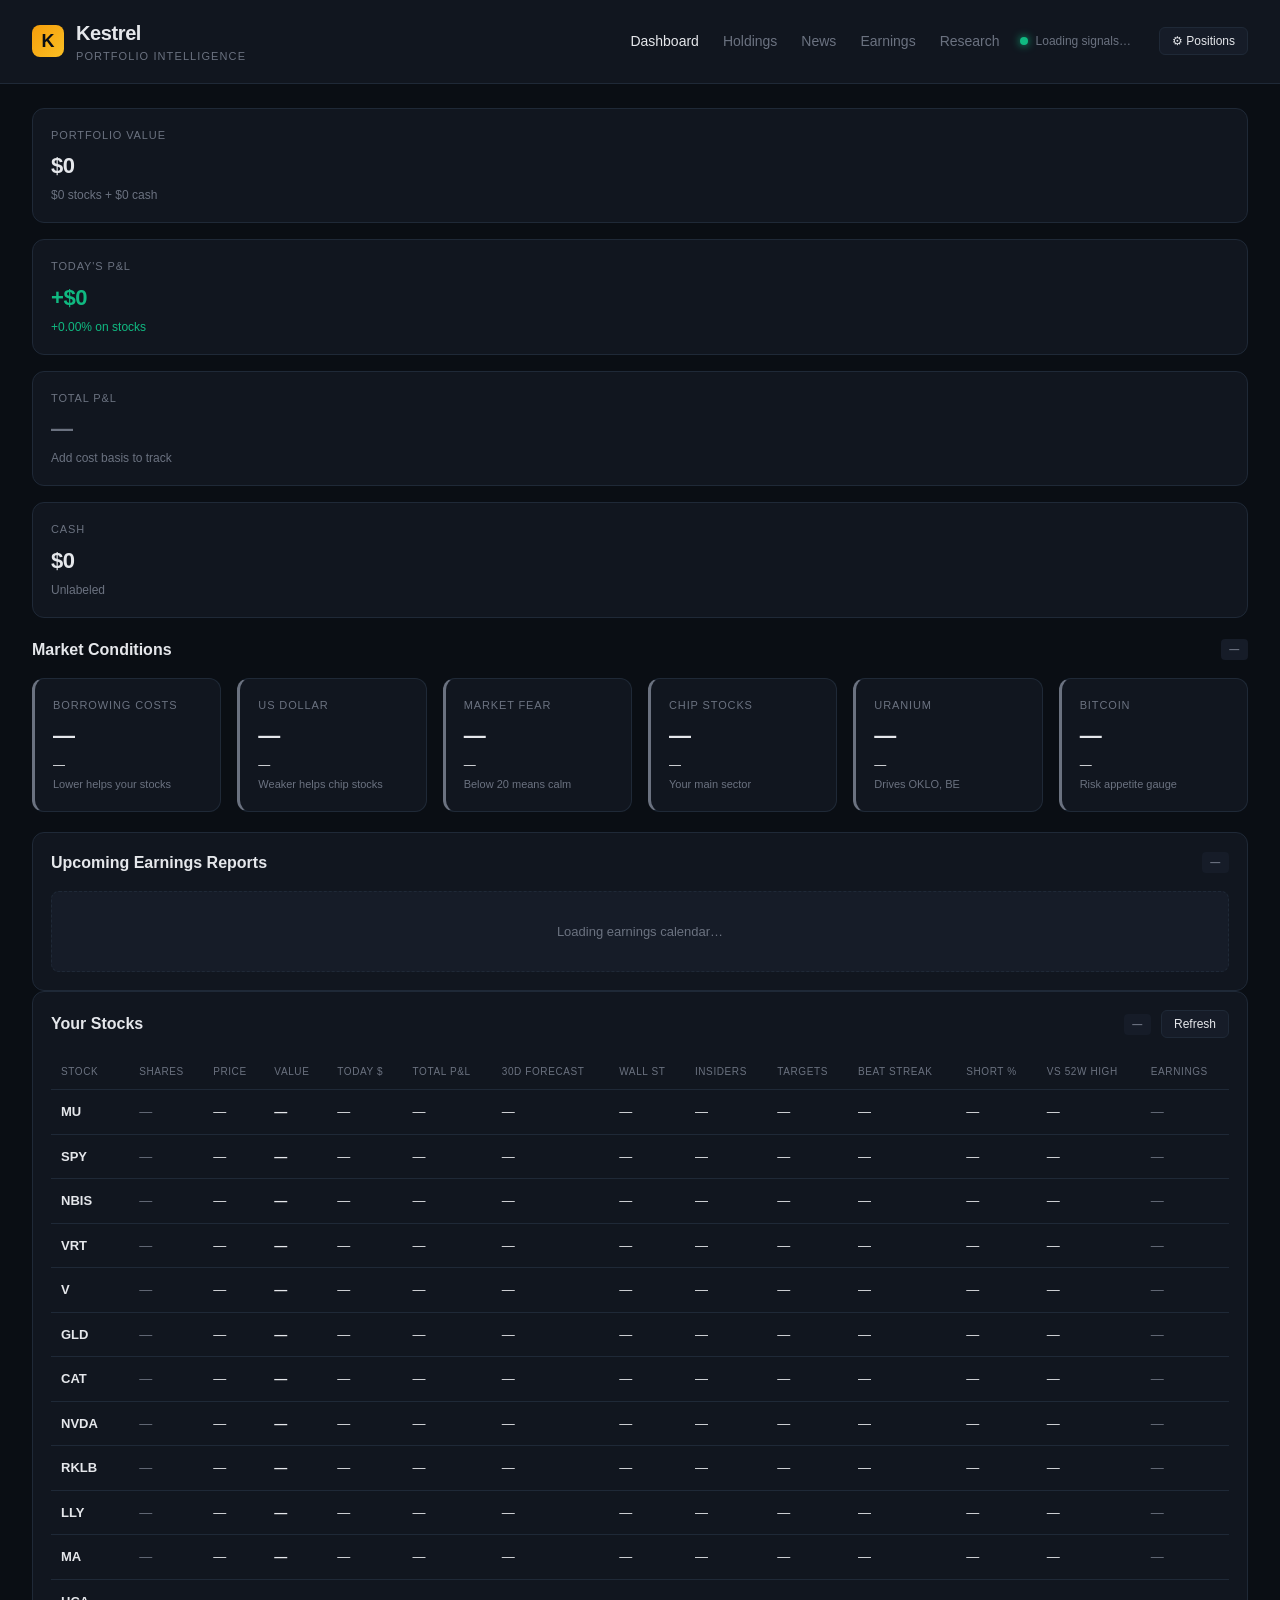
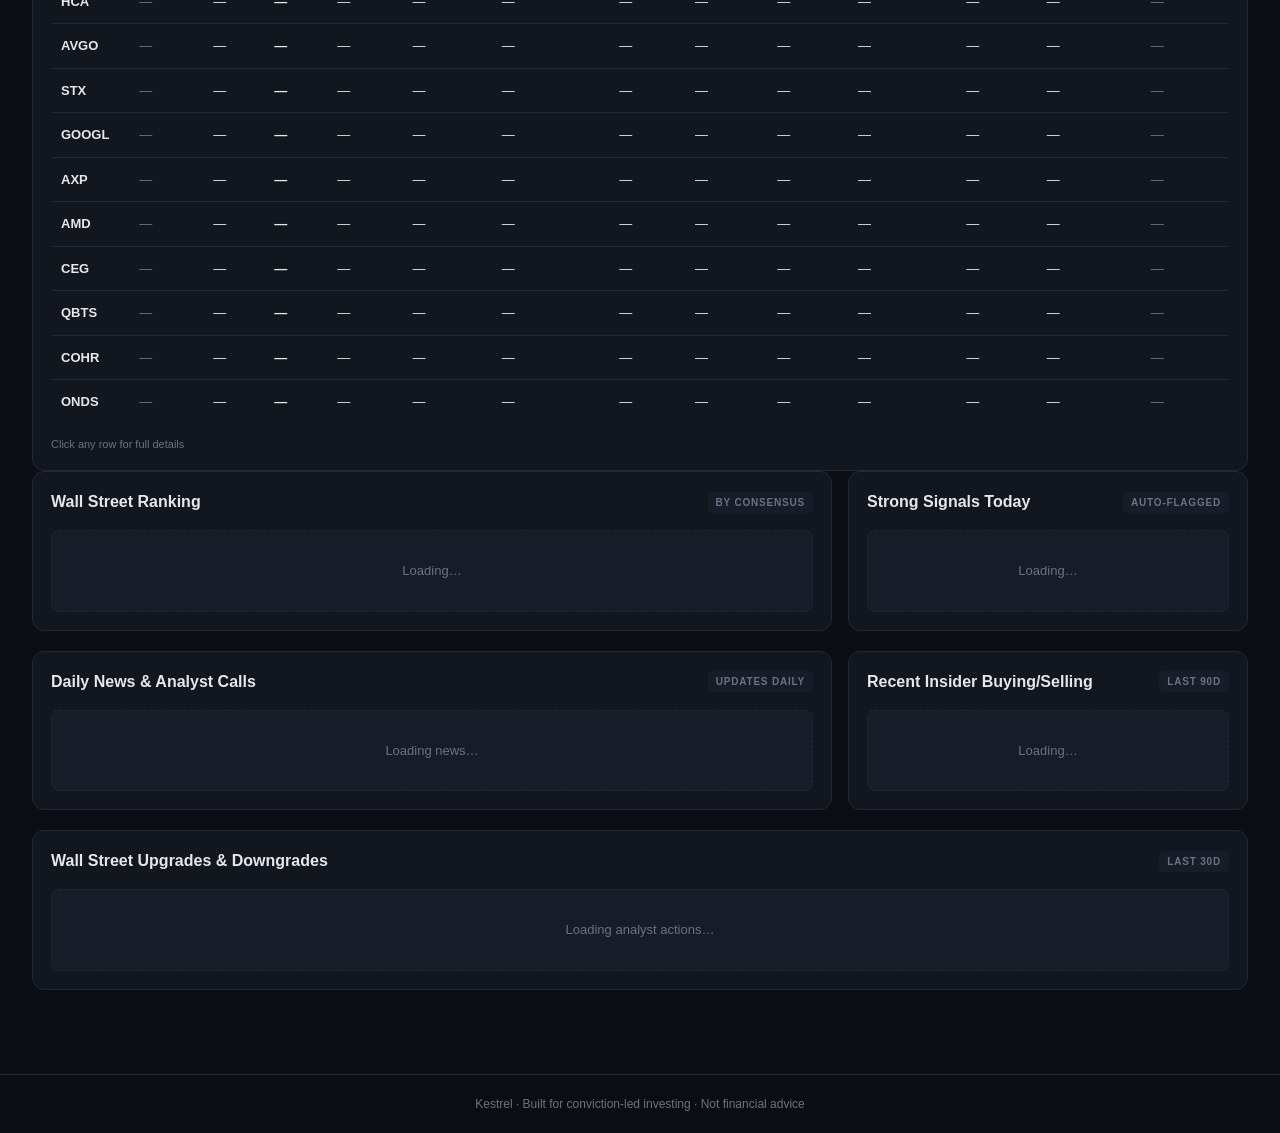
==== commit 75213de9: "Fix API rate-limit cascade and free-tier endpoint failures Live data fetching was bursting ~150 para" ====
--- a/kestrel.html
+++ b/kestrel.html
@@ -4,6 +4,7 @@
 <meta charset="UTF-8">
 <meta name="viewport" content="width=device-width, initial-scale=1.0">
 <title>Kestrel — Portfolio Intelligence</title>
+<link rel="icon" href="data:image/svg+xml,%3Csvg xmlns='http://www.w3.org/2000/svg' viewBox='0 0 32 32'%3E%3Crect width='32' height='32' rx='6' fill='%23f59e0b'/%3E%3Ctext x='16' y='22' font-family='system-ui,sans-serif' font-size='20' font-weight='700' text-anchor='middle' fill='%230a0e14'%3EK%3C/text%3E%3C/svg%3E">
 <style>
   :root {
     --bg: #0a0e14; --panel: #11161f; --panel-2: #161c28;
@@ -269,10 +270,13 @@
 const FINNHUB_KEY = 'd8athjpr01qk20soo93gd8athjpr01qk20soo940';
 const FMP_KEY = '5A4t09ebp9hJYpwuU93vLdccIapNSCnz';
 const TICKERS = ['MU','SPY','NBIS','VRT','V','GLD','CAT','NVDA','RKLB','LLY','MA','HCA','AVGO','STX','GOOGL','AXP','AMD','CEG','QBTS','COHR','ONDS'];
+// Finnhub free tier doesn't quote CFD indices (^TNX, ^VIX) or BTC-USD —
+// proxy via free-tier-friendly ETFs: TLT inversely tracks long rates, UVXY
+// tracks short-vol futures, IBIT is a spot BTC ETF.
 const MACRO = [
-  { sym: '^TNX', label: 'TNX' }, { sym: 'UUP', label: 'DXY' },
-  { sym: '^VIX', label: 'VIX' }, { sym: 'SOXX', label: 'SOXX' },
-  { sym: 'URA', label: 'URA' }, { sym: 'BTC-USD', label: 'BTC' }
+  { sym: 'TLT', label: 'TNX' }, { sym: 'UUP', label: 'DXY' },
+  { sym: 'UVXY', label: 'VIX' }, { sym: 'SOXX', label: 'SOXX' },
+  { sym: 'URA', label: 'URA' }, { sym: 'IBIT', label: 'BTC' }
 ];
 const REFRESH_MS = 60000;
 const DAILY_REFRESH_MS = 24 * 60 * 60 * 1000;
@@ -453,61 +457,59 @@
 }
 
 // === FETCH ===
-async function fhQuote(t) { const r = await fetch(`https://finnhub.io/api/v1/quote?symbol=${t}&token=${FINNHUB_KEY}`); if(!r.ok)throw new Error('quote '+r.status); return r.json(); }
-async function fhRecommendations(t) { const r = await fetch(`https://finnhub.io/api/v1/stock/recommendation?symbol=${t}&token=${FINNHUB_KEY}`); return r.ok?r.json():[]; }
-async function fhPriceTarget(t) { const r = await fetch(`https://finnhub.io/api/v1/stock/price-target?symbol=${t}&token=${FINNHUB_KEY}`); return r.ok?r.json():{}; }
+// Finnhub free tier = 60 req/min. Serialize calls with a min gap; on 429, pause
+// the whole queue briefly (rate-limit cooldown) rather than retrying inline,
+// which multiplies traffic and makes the limit worse.
+const fhFetch = (() => {
+  const MIN_GAP_MS = 1100;     // ~54 req/min sustained
+  const COOLDOWN_MS = 20000;   // pause queue if a 429 lands
+  let lastSent = 0;
+  let cooldownUntil = 0;
+  let chain = Promise.resolve();
+  return (url, opts) => {
+    const p = chain.then(async () => {
+      const now = Date.now();
+      const gapWait = Math.max(0, MIN_GAP_MS - (now - lastSent));
+      const coolWait = Math.max(0, cooldownUntil - now);
+      const wait = Math.max(gapWait, coolWait);
+      if (wait) await new Promise(r => setTimeout(r, wait));
+      lastSent = Date.now();
+      const r = await fetch(url, opts);
+      if (r.status === 429) cooldownUntil = Date.now() + COOLDOWN_MS;
+      return r;
+    });
+    chain = p.catch(() => {});
+    return p;
+  };
+})();
+async function fhQuote(t) { const r = await fhFetch(`https://finnhub.io/api/v1/quote?symbol=${t}&token=${FINNHUB_KEY}`); if(!r.ok)throw new Error('quote '+r.status); return r.json(); }
+async function fhRecommendations(t) { const r = await fhFetch(`https://finnhub.io/api/v1/stock/recommendation?symbol=${t}&token=${FINNHUB_KEY}`); return r.ok?r.json():[]; }
+async function fhPriceTarget(t) { const r = await fhFetch(`https://finnhub.io/api/v1/stock/price-target?symbol=${t}&token=${FINNHUB_KEY}`); return r.ok?r.json():{}; }
 async function fhInsider(t) {
   const to = new Date().toISOString().slice(0,10);
   const from = new Date(Date.now() - 90*86400000).toISOString().slice(0,10);
-  const r = await fetch(`https://finnhub.io/api/v1/stock/insider-transactions?symbol=${t}&from=${from}&to=${to}&token=${FINNHUB_KEY}`);
+  const r = await fhFetch(`https://finnhub.io/api/v1/stock/insider-transactions?symbol=${t}&from=${from}&to=${to}&token=${FINNHUB_KEY}`);
   return r.ok?r.json():{data:[]};
 }
 async function fhNews(t) {
   const to = new Date().toISOString().slice(0,10);
   const from = new Date(Date.now() - 7*86400000).toISOString().slice(0,10);
-  const r = await fetch(`https://finnhub.io/api/v1/company-news?symbol=${t}&from=${from}&to=${to}&token=${FINNHUB_KEY}`);
+  const r = await fhFetch(`https://finnhub.io/api/v1/company-news?symbol=${t}&from=${from}&to=${to}&token=${FINNHUB_KEY}`);
   return r.ok?r.json():[];
 }
 async function fmpEarningsCalendar(t) {
-  const r = await fetch(`https://financialmodelingprep.com/api/v3/historical/earning_calendar/${t}?apikey=${FMP_KEY}`);
-  if (!r.ok) return null;
-  const data = await r.json();
-  if (!Array.isArray(data) || !data.length) return null;
-  const today = new Date().toISOString().slice(0,10);
-  const upcoming = data.filter(e => e.date && e.date >= today).sort((a,b) => a.date.localeCompare(b.date));
-  if (!upcoming.length) return null;
-  const next = upcoming[0];
-  return {
-    date: next.date,
-    hour: next.time === 'bmo' ? 'bmo' : (next.time === 'amc' ? 'amc' : ''),
-    epsEstimate: next.epsEstimated,
-    revenueEstimate: next.revenueEstimated,
-    quarter: next.fiscalDateEnding ? Math.floor(new Date(next.fiscalDateEnding).getMonth() / 3) + 1 : null,
-    year: next.fiscalDateEnding ? new Date(next.fiscalDateEnding).getFullYear() : null
-  };
-}
-async function fmpUpgrades(t) { const r = await fetch(`https://financialmodelingprep.com/api/v3/upgrades-downgrades/${t}?apikey=${FMP_KEY}`); return r.ok?r.json():[]; }
-async function fmpEstimates(t) { const r = await fetch(`https://financialmodelingprep.com/api/v3/analyst-estimates/${t}?limit=4&apikey=${FMP_KEY}`); return r.ok?r.json():[]; }
-
-// NEW: Historical daily candles for technicals — 200 days
-async function fmpHistorical(t) {
-  const to = new Date().toISOString().slice(0,10);
-  const from = new Date(Date.now() - 250*86400000).toISOString().slice(0,10);
-  const r = await fetch(`https://financialmodelingprep.com/api/v3/historical-price-full/${t}?from=${from}&to=${to}&apikey=${FMP_KEY}`);
-  if (!r.ok) return null;
-  const data = await r.json();
-  return data && data.historical ? data.historical : null;
-}
-
-// NEW: Historical earnings surprises
-async function fmpEarningsSurprises(t) {
-  const r = await fetch(`https://financialmodelingprep.com/api/v3/earnings-surprises/${t}?apikey=${FMP_KEY}`);
-  return r.ok ? r.json() : [];
-}
+  // historical/earning_calendar requires paid FMP tier — skip to avoid 403 noise.
+  return null;
+}
+// All FMP v3 signal endpoints below require paid tier — short-circuit on free key.
+async function fmpUpgrades(t) { return []; }
+async function fmpEstimates(t) { return []; }
+async function fmpHistorical(t) { return null; }
+async function fmpEarningsSurprises(t) { return []; }
 
 // NEW: Short interest + 52w + beta from Finnhub metrics endpoint
 async function fhShortInterest(t) {
-  const r = await fetch(`https://finnhub.io/api/v1/stock/metric?symbol=${t}&metric=all&token=${FINNHUB_KEY}`);
+  const r = await fhFetch(`https://finnhub.io/api/v1/stock/metric?symbol=${t}&metric=all&token=${FINNHUB_KEY}`);
   if (!r.ok) return null;
   const d = await r.json();
   if (!d.metric) return null;
@@ -1137,7 +1139,7 @@
 }
 
 function classifyMacro(label, value, change) {
-  if (label === 'TNX') return change < -0.5 ? 'good' : change > 0.5 ? 'bad' : 'neutral';
+  if (label === 'TNX') return change > 0.5 ? 'good' : change < -0.5 ? 'bad' : 'neutral'; // proxied via TLT — moves inverse to yields
   if (label === 'DXY') return change < -0.3 ? 'good' : change > 0.3 ? 'bad' : 'neutral';
   if (label === 'VIX') { if (value < 18 && change < 0) return 'good'; if (value > 25 || change > 5) return 'bad'; return 'neutral'; }
   if (label === 'SOXX') return change > 0.5 ? 'good' : change < -0.5 ? 'bad' : 'neutral';
@@ -1155,7 +1157,7 @@
       macroState[m.label] = { value: q.c, change: q.dp, regime };
       const card = document.getElementById('macro-' + m.label);
       card.className = 'card regime-' + regime;
-      document.getElementById('val-' + m.label).textContent = m.label === 'TNX' ? fmt(q.c) + '%' : (m.label === 'BTC' ? '$' + fmt(q.c, 0) : fmt(q.c));
+      document.getElementById('val-' + m.label).textContent = '$' + fmt(q.c);
       const chgEl = document.getElementById('chg-' + m.label);
       chgEl.textContent = (q.dp >= 0 ? '+' : '') + fmt(q.dp) + '%';
       chgEl.className = 'card-change ' + (q.dp >= 0 ? 'pos' : 'neg');
@@ -1790,7 +1792,7 @@
 // Daily:        news, earnings calendar — cached
 
 const SIGNALS_CACHE_MS = 60 * 60 * 1000; // 1 hour
-const LIVE_REFRESH_MS = 15000; // 15 seconds for prices
+const LIVE_REFRESH_MS = 60000; // 60s — serial pacing for 28 quotes ≈ 30s; leave headroom
 const signalsCache = {};
 
 function loadSignalsCache() {
@@ -1825,28 +1827,30 @@
   return { recs, target, insider, upgrades, estimates, historical, surprisesRaw, metrics };
 }
 
+let signalsInFlight = false;
 async function fetchAllSignals() {
+  if (signalsInFlight) return;
+  signalsInFlight = true;
   setStatus('live', 'Loading signals…');
-  // Run all 21 tickers in parallel — Finnhub allows 60/sec
-  const results = await Promise.all(TICKERS.map(async t => {
-    try {
-      return { t, data: await fetchSignalsForTicker(t) };
-    } catch (e) {
-      return { t, data: null };
-    }
-  }));
-  results.forEach(({ t, data }) => {
-    if (data) signalsCache[t] = data;
-  });
-  saveSignalsCache();
-}
-
-// Live quote fetch — runs every 15s
+  try {
+    // fhFetch paces calls to ~54/min — these are queued, not actually parallel.
+    const results = await Promise.all(TICKERS.map(async t => {
+      try { return { t, data: await fetchSignalsForTicker(t) }; }
+      catch (e) { return { t, data: null }; }
+    }));
+    results.forEach(({ t, data }) => { if (data) signalsCache[t] = data; });
+    saveSignalsCache();
+  } finally { signalsInFlight = false; }
+}
+
+let quotesInFlight = false;
 async function fetchAllQuotes(manual=false) {
+  if (quotesInFlight && !manual) return;
+  quotesInFlight = true;
   setStatus('live', manual ? 'Refreshing…' : 'Updating…');
   try {
     await fetchMacro();
-    // All quotes in parallel
+    // fhFetch paces calls — Promise.all just queues them into the pacing chain.
     const quotes = await Promise.all(TICKERS.map(t => fhQuote(t).catch(() => null)));
 
     TICKERS.forEach((t, i) => {
@@ -1883,6 +1887,7 @@
     document.getElementById('lastUpdate').textContent = 'Updated ' + new Date().toLocaleTimeString();
     setStatus('live', 'Live');
   } catch (e) { console.error(e); setStatus('err', 'Error: ' + e.message); }
+  finally { quotesInFlight = false; }
 }
 
 // Compatibility alias for the Refresh button
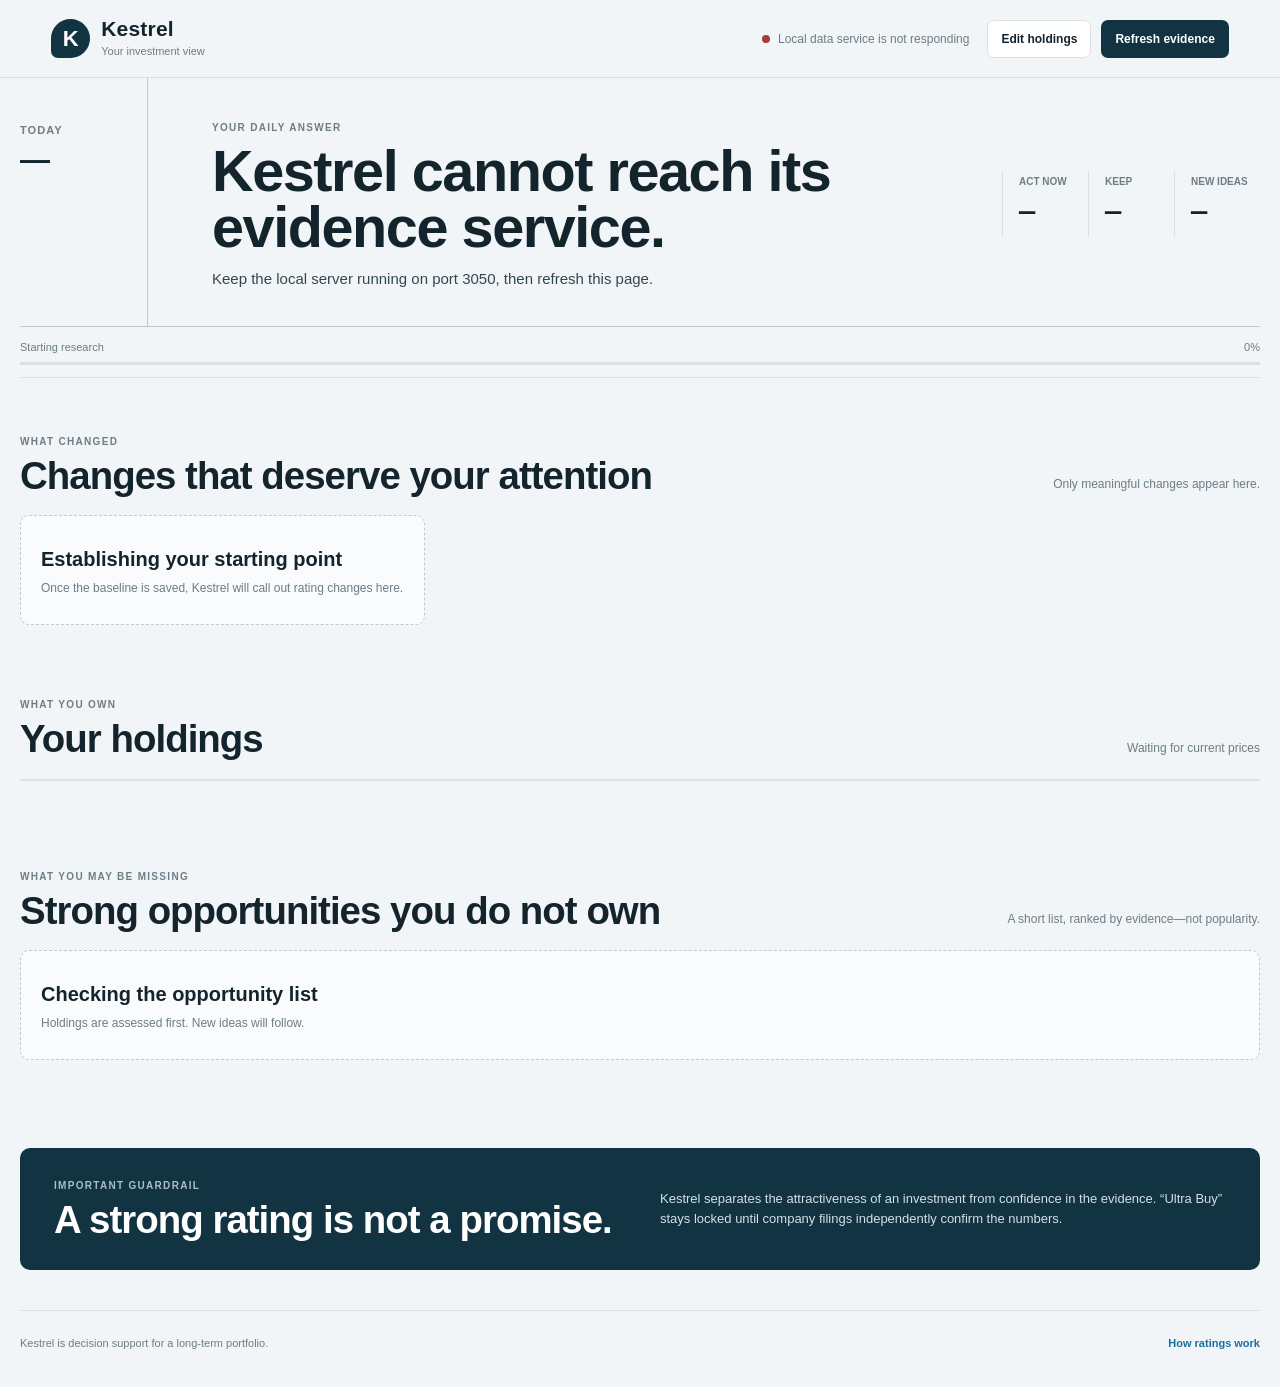
==== commit 8fa729c9: "Build portfolio intelligence dashboard" ====
--- a/kestrel.html
+++ b/kestrel.html
@@ -1,1928 +1,11 @@
-<!DOCTYPE html>
+<!doctype html>
 <html lang="en">
 <head>
-<meta charset="UTF-8">
-<meta name="viewport" content="width=device-width, initial-scale=1.0">
-<title>Kestrel — Portfolio Intelligence</title>
-<link rel="icon" href="data:image/svg+xml,%3Csvg xmlns='http://www.w3.org/2000/svg' viewBox='0 0 32 32'%3E%3Crect width='32' height='32' rx='6' fill='%23f59e0b'/%3E%3Ctext x='16' y='22' font-family='system-ui,sans-serif' font-size='20' font-weight='700' text-anchor='middle' fill='%230a0e14'%3EK%3C/text%3E%3C/svg%3E">
-<style>
-  :root {
-    --bg: #0a0e14; --panel: #11161f; --panel-2: #161c28;
-    --border: #1f2937; --text: #e5e7eb; --muted: #6b7280;
-    --accent: #f59e0b; --accent-2: #fbbf24;
-    --green: #10b981; --red: #ef4444; --blue: #3b82f6; --purple: #8b5cf6;
-  }
-  * { margin: 0; padding: 0; box-sizing: border-box; }
-  body { font-family: 'Inter', -apple-system, BlinkMacSystemFont, sans-serif; background: var(--bg); color: var(--text); line-height: 1.5; min-height: 100vh; }
-  header { border-bottom: 1px solid var(--border); padding: 18px 32px; display: flex; align-items: center; justify-content: space-between; background: var(--panel); }
-  .brand { display: flex; align-items: center; gap: 12px; }
-  .logo { width: 32px; height: 32px; background: linear-gradient(135deg, var(--accent), var(--accent-2)); border-radius: 8px; display: flex; align-items: center; justify-content: center; font-weight: 800; color: #0a0e14; font-size: 18px; }
-  .brand-name { font-size: 20px; font-weight: 700; letter-spacing: -0.02em; }
-  .brand-tag { font-size: 11px; color: var(--muted); text-transform: uppercase; letter-spacing: 0.1em; }
-  .header-right { display: flex; align-items: center; gap: 20px; }
-  nav { display: flex; gap: 24px; }
-  nav a { color: var(--muted); text-decoration: none; font-size: 14px; font-weight: 500; }
-  nav a:hover, nav a.active { color: var(--text); }
-  .status { display: flex; align-items: center; gap: 8px; font-size: 12px; color: var(--muted); }
-  .dot { width: 8px; height: 8px; border-radius: 50%; background: var(--green); box-shadow: 0 0 8px var(--green); animation: pulse 2s ease-in-out infinite; }
-  .dot.idle { background: var(--muted); box-shadow: none; animation: none; }
-  .dot.err { background: var(--red); box-shadow: 0 0 8px var(--red); animation: none; }
-  @keyframes pulse { 0%,100%{opacity:1} 50%{opacity:0.4} }
-  main { padding: 24px 32px; max-width: 1500px; margin: 0 auto; }
-  .grid { display: grid; gap: 16px; margin-bottom: 20px; }
-  .grid-6 { grid-template-columns: repeat(6, 1fr); }
-  .grid-2 { grid-template-columns: 2fr 1fr; }
-  .grid-3 { grid-template-columns: 1fr 1fr 1fr; }
-  .card { background: var(--panel); border: 1px solid var(--border); border-radius: 12px; padding: 18px; }
-  .card-title { font-size: 11px; color: var(--muted); text-transform: uppercase; letter-spacing: 0.08em; margin-bottom: 6px; }
-  .card-value { font-size: 22px; font-weight: 700; letter-spacing: -0.02em; }
-  .card-change { font-size: 12px; margin-top: 4px; }
-  .pos { color: var(--green); } .neg { color: var(--red); } .neutral { color: var(--muted); }
-  .regime-good { border-left: 3px solid var(--green); }
-  .regime-bad { border-left: 3px solid var(--red); }
-  .regime-neutral { border-left: 3px solid var(--muted); }
-  .section-title { font-size: 16px; font-weight: 600; margin-bottom: 16px; display: flex; align-items: center; justify-content: space-between; }
-  .badge { font-size: 10px; background: var(--panel-2); color: var(--muted); padding: 3px 8px; border-radius: 4px; text-transform: uppercase; letter-spacing: 0.08em; }
-  table { width: 100%; border-collapse: collapse; font-size: 13px; }
-  th { text-align: left; padding: 10px 10px; color: var(--muted); font-weight: 500; font-size: 10px; text-transform: uppercase; letter-spacing: 0.06em; border-bottom: 1px solid var(--border); }
-  td { padding: 12px 10px; border-bottom: 1px solid var(--border); }
-  tr:last-child td { border-bottom: none; }
-  tr.holding-row { cursor: pointer; transition: background 0.15s; }
-  tr.holding-row:hover { background: var(--panel-2); }
-  .ticker { font-weight: 600; }
-  td.num { font-variant-numeric: tabular-nums; }
-  .flash-up { animation: flashGreen 0.6s ease; }
-  .flash-down { animation: flashRed 0.6s ease; }
-  @keyframes flashGreen { 0%{background:rgba(16,185,129,0.25)} 100%{background:transparent} }
-  @keyframes flashRed   { 0%{background:rgba(239,68,68,0.25)}  100%{background:transparent} }
-  .signal { display: inline-block; padding: 3px 8px; border-radius: 4px; font-size: 10px; font-weight: 700; text-transform: uppercase; letter-spacing: 0.04em; }
-  .signal-strong-buy { background: rgba(16,185,129,0.25); color: var(--green); }
-  .signal-buy { background: rgba(16,185,129,0.15); color: var(--green); }
-  .signal-hold { background: rgba(107,114,128,0.2); color: var(--muted); }
-  .signal-trim { background: rgba(239,68,68,0.15); color: var(--red); }
-  .signal-sell { background: rgba(239,68,68,0.25); color: var(--red); }
-  .score-cell { display: flex; align-items: center; gap: 8px; min-width: 100px; }
-  .score-num { font-weight: 700; font-size: 14px; min-width: 30px; }
-  .score-bar { flex: 1; height: 6px; background: var(--panel-2); border-radius: 3px; overflow: hidden; }
-  .score-fill { height: 100%; transition: width 0.4s ease; }
-  .placeholder { padding: 30px; text-align: center; color: var(--muted); font-size: 13px; background: var(--panel-2); border-radius: 8px; border: 1px dashed var(--border); }
-  button.refresh { background: var(--panel-2); color: var(--text); border: 1px solid var(--border); padding: 6px 12px; border-radius: 6px; font-size: 12px; cursor: pointer; }
-  button.refresh:hover { border-color: var(--accent); }
-  footer { padding: 20px 32px; text-align: center; color: var(--muted); font-size: 12px; border-top: 1px solid var(--border); margin-top: 40px; }
-  .modal-overlay { display: none; position: fixed; inset: 0; background: rgba(0,0,0,0.7); z-index: 100; align-items: center; justify-content: center; padding: 20px; }
-  .modal-overlay.active { display: flex; }
-  .modal { background: var(--panel); border: 1px solid var(--border); border-radius: 16px; max-width: 900px; width: 100%; max-height: 90vh; overflow-y: auto; padding: 28px; }
-  .modal-header { display: flex; justify-content: space-between; align-items: flex-start; margin-bottom: 20px; }
-  .modal-ticker { font-size: 28px; font-weight: 800; letter-spacing: -0.02em; }
-  .modal-close { background: var(--panel-2); border: 1px solid var(--border); color: var(--text); width: 32px; height: 32px; border-radius: 8px; cursor: pointer; font-size: 18px; }
-  .score-breakdown { display: grid; gap: 10px; margin: 20px 0; }
-  .score-row { display: grid; grid-template-columns: 1fr auto auto; gap: 12px; align-items: center; padding: 10px 14px; background: var(--panel-2); border-radius: 8px; }
-  .score-row-label { font-size: 13px; }
-  .score-row-weight { font-size: 11px; color: var(--muted); }
-  .score-row-value { font-weight: 700; font-variant-numeric: tabular-nums; min-width: 50px; text-align: right; }
-  .detail-section { margin-top: 24px; }
-  .detail-section h3 { font-size: 12px; color: var(--muted); text-transform: uppercase; letter-spacing: 0.08em; margin-bottom: 10px; }
-  .detail-list { font-size: 13px; }
-  .detail-list-item { padding: 8px 0; border-bottom: 1px solid var(--border); display: flex; justify-content: space-between; gap: 10px; }
-  .detail-list-item:last-child { border-bottom: none; }
-  .gauge-mini { font-size: 11px; color: var(--muted); margin-top: 2px; }
-  .news-item { padding: 10px 0; border-bottom: 1px solid var(--border); }
-  .news-item:last-child { border-bottom: none; }
-  .news-headline { font-size: 13px; line-height: 1.4; margin-bottom: 4px; }
-  .news-headline a { color: var(--text); text-decoration: none; }
-  .news-headline a:hover { color: var(--accent); }
-  .news-meta { font-size: 11px; color: var(--muted); display: flex; gap: 8px; align-items: center; }
-  .news-tag { background: var(--panel-2); padding: 2px 6px; border-radius: 3px; font-size: 10px; }
-  .news-tag.analyst { background: rgba(245,158,11,0.15); color: var(--accent); }
-  .earnings-card { padding: 14px; background: var(--panel-2); border-radius: 10px; border-left: 3px solid var(--muted); margin-bottom: 10px; }
-  .earnings-card.urgent { border-left-color: var(--red); background: rgba(239,68,68,0.06); }
-  .earnings-card.soon { border-left-color: var(--accent); background: rgba(245,158,11,0.04); }
-  .earnings-card.later { border-left-color: var(--muted); }
-  .earnings-top { display: flex; justify-content: space-between; align-items: flex-start; margin-bottom: 8px; }
-  .earnings-ticker { font-size: 18px; font-weight: 700; }
-  .earnings-when { text-align: right; }
-  .earnings-days { font-size: 18px; font-weight: 700; }
-  .earnings-date { font-size: 11px; color: var(--muted); }
-  .earnings-stats { display: grid; grid-template-columns: 1fr 1fr 1fr; gap: 10px; font-size: 12px; margin-top: 8px; padding-top: 8px; border-top: 1px solid var(--border); }
-  .earnings-stat-label { color: var(--muted); font-size: 10px; text-transform: uppercase; letter-spacing: 0.06em; }
-  .earnings-stat-value { font-weight: 600; margin-top: 2px; }
-
-  /* AI Forecast box */
-  .forecast-box { background: linear-gradient(135deg, rgba(139,92,246,0.08), rgba(59,130,246,0.05)); border: 1px solid rgba(139,92,246,0.2); border-radius: 12px; padding: 18px; margin: 16px 0; }
-  .forecast-header { display: flex; align-items: center; gap: 8px; margin-bottom: 12px; font-size: 12px; color: var(--purple); text-transform: uppercase; letter-spacing: 0.1em; font-weight: 600; }
-  .forecast-grid { display: grid; grid-template-columns: 1fr 1fr 1fr; gap: 14px; }
-  .forecast-cell { text-align: center; padding: 10px; background: rgba(0,0,0,0.2); border-radius: 8px; }
-  .forecast-label { font-size: 10px; color: var(--muted); text-transform: uppercase; letter-spacing: 0.08em; }
-  .forecast-price { font-size: 20px; font-weight: 700; margin: 4px 0; font-variant-numeric: tabular-nums; }
-  .forecast-pct { font-size: 12px; font-weight: 600; font-variant-numeric: tabular-nums; }
-
-  /* Technical pills */
-  .tech-pills { display: flex; flex-wrap: wrap; gap: 6px; }
-  .tech-pill { font-size: 11px; padding: 3px 8px; border-radius: 4px; background: var(--panel-2); color: var(--muted); }
-  .tech-pill.good { background: rgba(16,185,129,0.15); color: var(--green); }
-  .tech-pill.bad { background: rgba(239,68,68,0.15); color: var(--red); }
-  .tech-pill.warn { background: rgba(245,158,11,0.15); color: var(--accent); }
-</style>
+  <meta charset="utf-8">
+  <meta http-equiv="refresh" content="0; url=/">
+  <title>Opening Kestrel…</title>
 </head>
 <body>
-
-<header>
-  <div class="brand">
-    <div class="logo">K</div>
-    <div><div class="brand-name">Kestrel</div><div class="brand-tag">Portfolio Intelligence</div></div>
-  </div>
-  <div class="header-right">
-    <nav>
-      <a href="#" class="active">Dashboard</a>
-      <a href="#">Holdings</a><a href="#">News</a><a href="#">Earnings</a><a href="#">Research</a>
-    </nav>
-    <div class="status"><div id="statusDot" class="dot idle"></div><span id="statusText">Idle</span></div>
-    <button class="refresh" onclick="openSettings()" style="margin-left:8px;">⚙ Positions</button>
-  </div>
-</header>
-
-<main>
-
-  <div class="grid grid-4" id="portfolioStrip" style="display:none;">
-    <div class="card">
-      <div class="card-title">Portfolio Value</div>
-      <div class="card-value" id="portValue">—</div>
-      <div class="card-change" id="portValueSub">—</div>
-    </div>
-    <div class="card">
-      <div class="card-title">Today's P&amp;L</div>
-      <div class="card-value" id="portDay">—</div>
-      <div class="card-change" id="portDaySub">—</div>
-    </div>
-    <div class="card">
-      <div class="card-title">Total P&amp;L</div>
-      <div class="card-value" id="portTotal">—</div>
-      <div class="card-change" id="portTotalSub">—</div>
-    </div>
-    <div class="card">
-      <div class="card-title">Cash</div>
-      <div class="card-value" id="portCash">—</div>
-      <div class="card-change" id="portCashSub" style="color:var(--muted);">—</div>
-    </div>
-  </div>
-
-  <div id="emptyPositions" class="card" style="text-align:center;padding:30px;background:rgba(245,158,11,0.05);border:1px dashed rgba(245,158,11,0.3);">
-    <div style="font-size:14px;margin-bottom:10px;">Add your share counts to see real P&amp;L</div>
-    <button class="refresh" onclick="openSettings()" style="background:var(--accent);color:#0a0e14;border:none;padding:8px 16px;font-weight:600;">Set Up Positions</button>
-  </div>
-
-  <div class="section-title" style="margin-top: 4px;">Market Conditions <span class="badge" id="macroUpdated">—</span></div>
-  <div class="grid grid-6">
-    <div class="card regime-neutral" id="macro-TNX"><div class="card-title">Borrowing Costs</div><div class="card-value" id="val-TNX">—</div><div class="card-change" id="chg-TNX">—</div><div class="gauge-mini">Lower helps your stocks</div></div>
-    <div class="card regime-neutral" id="macro-DXY"><div class="card-title">US Dollar</div><div class="card-value" id="val-DXY">—</div><div class="card-change" id="chg-DXY">—</div><div class="gauge-mini">Weaker helps chip stocks</div></div>
-    <div class="card regime-neutral" id="macro-VIX"><div class="card-title">Market Fear</div><div class="card-value" id="val-VIX">—</div><div class="card-change" id="chg-VIX">—</div><div class="gauge-mini">Below 20 means calm</div></div>
-    <div class="card regime-neutral" id="macro-SOXX"><div class="card-title">Chip Stocks</div><div class="card-value" id="val-SOXX">—</div><div class="card-change" id="chg-SOXX">—</div><div class="gauge-mini">Your main sector</div></div>
-    <div class="card regime-neutral" id="macro-URA"><div class="card-title">Uranium</div><div class="card-value" id="val-URA">—</div><div class="card-change" id="chg-URA">—</div><div class="gauge-mini">Drives OKLO, BE</div></div>
-    <div class="card regime-neutral" id="macro-BTC"><div class="card-title">Bitcoin</div><div class="card-value" id="val-BTC">—</div><div class="card-change" id="chg-BTC">—</div><div class="gauge-mini">Risk appetite gauge</div></div>
-  </div>
-
-  <div class="card">
-    <div class="section-title">Upcoming Earnings Reports <span class="badge" id="earningsUpdated">—</span></div>
-    <div id="earningsBox" class="placeholder">Loading earnings calendar…</div>
-  </div>
-
-  <div class="card">
-    <div class="section-title">
-      Your Stocks
-      <div style="display:flex;gap:10px;align-items:center;">
-        <span class="badge" id="lastUpdate">—</span>
-        <button class="refresh" onclick="fetchAll(true)">Refresh</button>
-      </div>
-    </div>
-    <div style="overflow-x:auto;">
-      <table>
-        <thead>
-          <tr><th>Stock</th><th>Shares</th><th>Price</th><th>Value</th><th>Today $</th><th>Total P&amp;L</th><th>30d Forecast</th><th>Wall St</th><th>Insiders</th><th>Targets</th><th>Beat Streak</th><th>Short %</th><th>vs 52w High</th><th>Earnings</th></tr>
-        </thead>
-        <tbody id="holdingsBody"></tbody>
-      </table>
-    </div>
-    <div style="font-size:11px;color:var(--muted);margin-top:12px;">Click any row for full details</div>
-  </div>
-
-  <div class="grid grid-2">
-    <div class="card">
-      <div class="section-title">Wall Street Ranking <span class="badge">By consensus</span></div>
-      <div id="convictionBox" class="placeholder">Loading…</div>
-    </div>
-    <div class="card">
-      <div class="section-title">Strong Signals Today <span class="badge">Auto-flagged</span></div>
-      <div id="signalsBox" class="placeholder">Loading…</div>
-    </div>
-  </div>
-
-  <div class="grid grid-2">
-    <div class="card">
-      <div class="section-title">Daily News &amp; Analyst Calls <span class="badge" id="newsUpdated">Updates daily</span></div>
-      <div id="newsBox" class="placeholder">Loading news…</div>
-    </div>
-    <div class="card">
-      <div class="section-title">Recent Insider Buying/Selling <span class="badge">Last 90d</span></div>
-      <div id="insiderBox" class="placeholder">Loading…</div>
-    </div>
-  </div>
-
-  <div class="grid">
-    <div class="card">
-      <div class="section-title">Wall Street Upgrades &amp; Downgrades <span class="badge">Last 30d</span></div>
-      <div id="analystBox" class="placeholder">Loading analyst actions…</div>
-    </div>
-  </div>
-
-</main>
-
-<div class="modal-overlay" id="modalOverlay" onclick="if(event.target===this)closeModal()">
-  <div class="modal" id="modalContent"></div>
-</div>
-
-<div class="modal-overlay" id="settingsOverlay" onclick="if(event.target===this)closeSettings()">
-  <div class="modal" style="max-width:700px;">
-    <div class="modal-header">
-      <div>
-        <div style="font-size:22px;font-weight:700;">Your Positions</div>
-        <div style="color:var(--muted);font-size:13px;margin-top:4px;">Enter shares and your average buy price for each stock</div>
-      </div>
-      <button class="modal-close" onclick="closeSettings()">×</button>
-    </div>
-    <div id="settingsBody"></div>
-    <div style="margin-top:20px;padding-top:20px;border-top:1px solid var(--border);">
-      <div style="font-size:11px;color:var(--muted);text-transform:uppercase;letter-spacing:0.08em;margin-bottom:10px;">Cash</div>
-      <div style="display:grid;grid-template-columns:1fr 1fr;gap:10px;">
-        <input type="text" id="cashLabel" placeholder="Account name (e.g. Sarwa Save)" style="background:var(--panel-2);border:1px solid var(--border);color:var(--text);padding:10px;border-radius:6px;font-size:13px;">
-        <input type="number" id="cashAmount" placeholder="Amount in USD" step="any" style="background:var(--panel-2);border:1px solid var(--border);color:var(--text);padding:10px;border-radius:6px;font-size:13px;">
-      </div>
-    </div>
-    <div style="display:flex;gap:10px;margin-top:20px;justify-content:flex-end;">
-      <button class="refresh" onclick="closeSettings()">Cancel</button>
-      <button class="refresh" onclick="savePositions()" style="background:var(--accent);color:#0a0e14;border:none;font-weight:600;">Save</button>
-    </div>
-  </div>
-</div>
-
-<footer>Kestrel · Built for conviction-led investing · Not financial advice</footer>
-
-<script>
-const FINNHUB_KEY = 'd8athjpr01qk20soo93gd8athjpr01qk20soo940';
-const FMP_KEY = '5A4t09ebp9hJYpwuU93vLdccIapNSCnz';
-const TICKERS = ['MU','SPY','NBIS','VRT','V','GLD','CAT','NVDA','RKLB','LLY','MA','HCA','AVGO','STX','GOOGL','AXP','AMD','CEG','QBTS','COHR','ONDS'];
-// Finnhub free tier doesn't quote CFD indices (^TNX, ^VIX) or BTC-USD —
-// proxy via free-tier-friendly ETFs: TLT inversely tracks long rates, UVXY
-// tracks short-vol futures, IBIT is a spot BTC ETF.
-const MACRO = [
-  { sym: 'TLT', label: 'TNX' }, { sym: 'UUP', label: 'DXY' },
-  { sym: 'UVXY', label: 'VIX' }, { sym: 'SOXX', label: 'SOXX' },
-  { sym: 'URA', label: 'URA' }, { sym: 'IBIT', label: 'BTC' }
-];
-const REFRESH_MS = 60000;
-const DAILY_REFRESH_MS = 24 * 60 * 60 * 1000;
-
-const state = {};
-const macroState = {};
-const earningsState = {};
-const newsCache = { items: [], lastFetch: 0 };
-
-// === POSITIONS ===
-// Shape: { NVDA: { shares: 100, cost: 450 }, ... }
-let positions = {};
-let cashAccount = { label: '', amount: 0 };
-
-const DEFAULT_POSITIONS = {
-  MU:    { shares: 52.58,  cost: 762.26 },
-  SPY:   { shares: 38.23,  cost: 668.16 },
-  NBIS:  { shares: 109.99, cost: 204.55 },
-  VRT:   { shares: 62.34,  cost: 240.92 },
-  V:     { shares: 46.75,  cost: 320.86 },
-  GLD:   { shares: 32.27,  cost: 415.42 },
-  CAT:   { shares: 10.97,  cost: 911.53 },
-  NVDA:  { shares: 46.32,  cost: 177.18 },
-  RKLB:  { shares: 64.45,  cost: 77.58 },
-  LLY:   { shares: 7,      cost: 919.53 },
-  MA:    { shares: 14.26,  cost: 490.84 },
-  HCA:   { shares: 16.19,  cost: 432.32 },
-  AVGO:  { shares: 12.82,  cost: 411.98 },
-  STX:   { shares: 6.30,   cost: 516.85 },
-  GOOGL: { shares: 13,     cost: 384.62 },
-  AXP:   { shares: 16.03,  cost: 311.87 },
-  AMD:   { shares: 8.68,   cost: 460.99 },
-  CEG:   { shares: 12.48,  cost: 320.43 },
-  QBTS:  { shares: 119.88, cost: 29.20 },
-  COHR:  { shares: 7.32,   cost: 341.66 },
-  ONDS:  { shares: 181.53, cost: 12.04 }
-};
-
-function loadPositions() {
-  try {
-    // Migration: if old positions had stocks we no longer track, force reset
-    const versionKey = 'kestrel_portfolio_version';
-    const currentVersion = '2-real-portfolio';
-    const storedVersion = localStorage.getItem(versionKey);
-
-    if (storedVersion !== currentVersion) {
-      // Wipe stale data when portfolio definition changes
-      localStorage.removeItem('kestrel_positions');
-      localStorage.removeItem('kestrel_news');
-      localStorage.removeItem('kestrel_earnings_v2');
-      localStorage.setItem(versionKey, currentVersion);
-    }
-
-    const p = localStorage.getItem('kestrel_positions');
-    if (p) {
-      positions = JSON.parse(p);
-    } else {
-      positions = JSON.parse(JSON.stringify(DEFAULT_POSITIONS));
-      try { localStorage.setItem('kestrel_positions', JSON.stringify(positions)); } catch {}
-    }
-    const c = localStorage.getItem('kestrel_cash');
-    if (c) cashAccount = JSON.parse(c);
-  } catch {}
-}
-function persistPositions() {
-  try {
-    localStorage.setItem('kestrel_positions', JSON.stringify(positions));
-    localStorage.setItem('kestrel_cash', JSON.stringify(cashAccount));
-  } catch {}
-}
-function hasAnyPositions() {
-  return Object.values(positions).some(p => p && p.shares > 0) || cashAccount.amount > 0;
-}
-
-function openSettings() {
-  const body = document.getElementById('settingsBody');
-  body.innerHTML = `
-    <div style="display:grid;grid-template-columns:80px 1fr 1fr;gap:10px;margin-bottom:8px;font-size:10px;color:var(--muted);text-transform:uppercase;letter-spacing:0.08em;">
-      <div>Stock</div><div>Shares</div><div>Avg Cost (per share)</div>
-    </div>
-    ${TICKERS.map(t => {
-      const p = positions[t] || {};
-      return `<div style="display:grid;grid-template-columns:80px 1fr 1fr;gap:10px;margin-bottom:8px;align-items:center;">
-        <div class="ticker">${t}</div>
-        <input type="number" id="set-sh-${t}" value="${p.shares || ''}" placeholder="0" step="any" style="background:var(--panel-2);border:1px solid var(--border);color:var(--text);padding:8px;border-radius:6px;font-size:13px;">
-        <input type="number" id="set-cost-${t}" value="${p.cost || ''}" placeholder="0.00" step="any" style="background:var(--panel-2);border:1px solid var(--border);color:var(--text);padding:8px;border-radius:6px;font-size:13px;">
-      </div>`;
-    }).join('')}
-  `;
-  document.getElementById('cashLabel').value = cashAccount.label || '';
-  document.getElementById('cashAmount').value = cashAccount.amount || '';
-  document.getElementById('settingsOverlay').classList.add('active');
-}
-function closeSettings() {
-  document.getElementById('settingsOverlay').classList.remove('active');
-}
-function savePositions() {
-  positions = {};
-  TICKERS.forEach(t => {
-    const sh = parseFloat(document.getElementById('set-sh-' + t).value);
-    const cost = parseFloat(document.getElementById('set-cost-' + t).value);
-    if (sh > 0) {
-      positions[t] = { shares: sh, cost: cost > 0 ? cost : null };
-    }
-  });
-  cashAccount = {
-    label: document.getElementById('cashLabel').value || '',
-    amount: parseFloat(document.getElementById('cashAmount').value) || 0
-  };
-  persistPositions();
-  closeSettings();
-  updatePortfolioStrip();
-  // refresh row UIs with new shares/value
-  TICKERS.forEach(t => {
-    if (state[t]) updateTickerUI(t, state[t], { score: state[t].score, breakdown: state[t].breakdown });
-  });
-}
-
-loadPositions();
-
-function updatePortfolioStrip() {
-  const strip = document.getElementById('portfolioStrip');
-  const empty = document.getElementById('emptyPositions');
-
-  if (!hasAnyPositions()) {
-    strip.style.display = 'none';
-    empty.style.display = 'block';
-    return;
-  }
-  strip.style.display = 'grid';
-  empty.style.display = 'none';
-
-  let stockValue = 0, dayDollar = 0, totalPnl = 0, totalCost = 0, hasCostData = false;
-  TICKERS.forEach(t => {
-    const pos = positions[t];
-    const q = state[t]?.quote;
-    if (!pos || !pos.shares || !q || !q.c) return;
-    stockValue += pos.shares * q.c;
-    dayDollar += pos.shares * (q.d || 0);
-    if (pos.cost && pos.cost > 0) {
-      totalPnl += (q.c - pos.cost) * pos.shares;
-      totalCost += pos.cost * pos.shares;
-      hasCostData = true;
-    }
-  });
-  const cashVal = cashAccount.amount || 0;
-  const totalValue = stockValue + cashVal;
-
-  document.getElementById('portValue').textContent = '$' + fmt(totalValue, 0);
-  document.getElementById('portValueSub').textContent = `$${fmt(stockValue, 0)} stocks + $${fmt(cashVal, 0)} cash`;
-  document.getElementById('portValueSub').className = 'card-change neutral';
-
-  const dayEl = document.getElementById('portDay');
-  dayEl.textContent = (dayDollar >= 0 ? '+$' : '-$') + fmt(Math.abs(dayDollar), 0);
-  dayEl.className = 'card-value ' + (dayDollar >= 0 ? 'pos' : 'neg');
-  const dayPct = stockValue > 0 ? (dayDollar / (stockValue - dayDollar)) * 100 : 0;
-  const daySub = document.getElementById('portDaySub');
-  daySub.textContent = (dayPct >= 0 ? '+' : '') + fmt(dayPct) + '% on stocks';
-  daySub.className = 'card-change ' + (dayDollar >= 0 ? 'pos' : 'neg');
-
-  const totEl = document.getElementById('portTotal');
-  const totSub = document.getElementById('portTotalSub');
-  if (hasCostData) {
-    totEl.textContent = (totalPnl >= 0 ? '+$' : '-$') + fmt(Math.abs(totalPnl), 0);
-    totEl.className = 'card-value ' + (totalPnl >= 0 ? 'pos' : 'neg');
-    const pnlPct = totalCost > 0 ? (totalPnl / totalCost) * 100 : 0;
-    totSub.textContent = (pnlPct >= 0 ? '+' : '') + fmt(pnlPct) + '% on invested capital';
-    totSub.className = 'card-change ' + (totalPnl >= 0 ? 'pos' : 'neg');
-  } else {
-    totEl.textContent = '—';
-    totEl.className = 'card-value neutral';
-    totSub.textContent = 'Add cost basis to track';
-    totSub.className = 'card-change neutral';
-  }
-
-  document.getElementById('portCash').textContent = '$' + fmt(cashVal, 0);
-  document.getElementById('portCashSub').textContent = cashAccount.label || 'Unlabeled';
-}
-
-// === FETCH ===
-// Finnhub free tier = 60 req/min. Serialize calls with a min gap; on 429, pause
-// the whole queue briefly (rate-limit cooldown) rather than retrying inline,
-// which multiplies traffic and makes the limit worse.
-const fhFetch = (() => {
-  const MIN_GAP_MS = 1100;     // ~54 req/min sustained
-  const COOLDOWN_MS = 20000;   // pause queue if a 429 lands
-  let lastSent = 0;
-  let cooldownUntil = 0;
-  let chain = Promise.resolve();
-  return (url, opts) => {
-    const p = chain.then(async () => {
-      const now = Date.now();
-      const gapWait = Math.max(0, MIN_GAP_MS - (now - lastSent));
-      const coolWait = Math.max(0, cooldownUntil - now);
-      const wait = Math.max(gapWait, coolWait);
-      if (wait) await new Promise(r => setTimeout(r, wait));
-      lastSent = Date.now();
-      const r = await fetch(url, opts);
-      if (r.status === 429) cooldownUntil = Date.now() + COOLDOWN_MS;
-      return r;
-    });
-    chain = p.catch(() => {});
-    return p;
-  };
-})();
-async function fhQuote(t) { const r = await fhFetch(`https://finnhub.io/api/v1/quote?symbol=${t}&token=${FINNHUB_KEY}`); if(!r.ok)throw new Error('quote '+r.status); return r.json(); }
-async function fhRecommendations(t) { const r = await fhFetch(`https://finnhub.io/api/v1/stock/recommendation?symbol=${t}&token=${FINNHUB_KEY}`); return r.ok?r.json():[]; }
-async function fhPriceTarget(t) { const r = await fhFetch(`https://finnhub.io/api/v1/stock/price-target?symbol=${t}&token=${FINNHUB_KEY}`); return r.ok?r.json():{}; }
-async function fhInsider(t) {
-  const to = new Date().toISOString().slice(0,10);
-  const from = new Date(Date.now() - 90*86400000).toISOString().slice(0,10);
-  const r = await fhFetch(`https://finnhub.io/api/v1/stock/insider-transactions?symbol=${t}&from=${from}&to=${to}&token=${FINNHUB_KEY}`);
-  return r.ok?r.json():{data:[]};
-}
-async function fhNews(t) {
-  const to = new Date().toISOString().slice(0,10);
-  const from = new Date(Date.now() - 7*86400000).toISOString().slice(0,10);
-  const r = await fhFetch(`https://finnhub.io/api/v1/company-news?symbol=${t}&from=${from}&to=${to}&token=${FINNHUB_KEY}`);
-  return r.ok?r.json():[];
-}
-async function fmpEarningsCalendar(t) {
-  // historical/earning_calendar requires paid FMP tier — skip to avoid 403 noise.
-  return null;
-}
-// All FMP v3 signal endpoints below require paid tier — short-circuit on free key.
-async function fmpUpgrades(t) { return []; }
-async function fmpEstimates(t) { return []; }
-async function fmpHistorical(t) { return null; }
-async function fmpEarningsSurprises(t) { return []; }
-
-// NEW: Short interest + 52w + beta from Finnhub metrics endpoint
-async function fhShortInterest(t) {
-  const r = await fhFetch(`https://finnhub.io/api/v1/stock/metric?symbol=${t}&metric=all&token=${FINNHUB_KEY}`);
-  if (!r.ok) return null;
-  const d = await r.json();
-  if (!d.metric) return null;
-  return {
-    shortRatio: d.metric.shortRatio,
-    shortPercent: d.metric.shortInterestSharesPercent || d.metric.shortInterestPercentFloat,
-    week52High: d.metric['52WeekHigh'],
-    week52Low: d.metric['52WeekLow'],
-    beta: d.metric.beta
-  };
-}
-
-// NEW: Price target history (look back to see direction of changes)
-async function fmpPriceTargetHistory(t) {
-  const r = await fetch(`https://financialmodelingprep.com/api/v4/price-target?symbol=${t}&apikey=${FMP_KEY}`);
-  return r.ok ? r.json() : [];
-}
-
-// === TECHNICAL ANALYSIS ===
-function calculateTechnicals(historical, currentPrice) {
-  if (!historical || historical.length < 50) return null;
-  // FMP returns newest first
-  const prices = historical.map(h => h.close).reverse(); // oldest -> newest
-  const n = prices.length;
-
-  // Moving averages
-  const sma20 = avg(prices.slice(-20));
-  const sma50 = avg(prices.slice(-50));
-  const sma200 = n >= 200 ? avg(prices.slice(-200)) : null;
-
-  // RSI (14)
-  const rsi = calculateRSI(prices, 14);
-
-  // Support / Resistance (50-day window)
-  const window = prices.slice(-50);
-  const support = Math.min(...window);
-  const resistance = Math.max(...window);
-
-  // 5-day, 20-day price change
-  const change5 = ((currentPrice - prices[n-6]) / prices[n-6]) * 100;
-  const change20 = ((currentPrice - prices[n-21]) / prices[n-21]) * 100;
-
-  // Volatility (20-day std dev as % of price)
-  const recent20 = prices.slice(-20);
-  const meanRecent = avg(recent20);
-  const variance = recent20.reduce((s,p) => s + Math.pow(p - meanRecent, 2), 0) / recent20.length;
-  const volatility = (Math.sqrt(variance) / meanRecent) * 100;
-
-  return {
-    sma20, sma50, sma200, rsi,
-    support, resistance,
-    change5, change20,
-    volatility,
-    aboveSma20: currentPrice > sma20,
-    aboveSma50: currentPrice > sma50,
-    aboveSma200: sma200 ? currentPrice > sma200 : null,
-    nearResistance: ((resistance - currentPrice) / currentPrice) * 100 < 3,
-    nearSupport: ((currentPrice - support) / currentPrice) * 100 < 3
-  };
-}
-
-function avg(arr) { return arr.reduce((s,v) => s + v, 0) / arr.length; }
-
-function calculateRSI(prices, period = 14) {
-  if (prices.length < period + 1) return null;
-  let gains = 0, losses = 0;
-  for (let i = prices.length - period; i < prices.length; i++) {
-    const diff = prices[i] - prices[i-1];
-    if (diff > 0) gains += diff; else losses -= diff;
-  }
-  const avgGain = gains / period;
-  const avgLoss = losses / period;
-  if (avgLoss === 0) return 100;
-  const rs = avgGain / avgLoss;
-  return 100 - (100 / (1 + rs));
-}
-
-// === AI FORECAST ===
-// Transparent ensemble: analyst target + momentum + technical mean-reversion
-// Returns null if we don't have enough data to make a meaningful forecast
-function calculateAIForecast(currentPrice, target, tech) {
-  if (!currentPrice) return null;
-
-  const hasTarget = target && target.targetMean > 0;
-  const hasTech = tech && (tech.change5 != null || tech.sma20);
-
-  // Need at least ONE real input (analyst target OR technicals)
-  // Otherwise we'd just return currentPrice across all horizons — misleading
-  if (!hasTarget && !hasTech) return null;
-
-  const analystAnchor = hasTarget ? target.targetMean : currentPrice;
-  const momentum5d = tech?.change5 || 0;
-  const momentumProjection = currentPrice * (1 + (momentum5d / 100) * 1.5);
-
-  let techProjection = currentPrice;
-  if (tech) {
-    if (tech.rsi > 70 && tech.sma20) {
-      techProjection = currentPrice + (tech.sma20 - currentPrice) * 0.4;
-    } else if (tech.rsi < 30 && tech.sma50) {
-      techProjection = currentPrice + (tech.sma50 - currentPrice) * 0.4;
-    } else if (tech.sma20) {
-      techProjection = currentPrice + (tech.sma20 - currentPrice) * 0.15;
-    }
-  }
-
-  const forecast7 = momentumProjection * 0.5 + techProjection * 0.4 + currentPrice * 0.1;
-  const forecast30 = momentumProjection * 0.3 + techProjection * 0.2 + analystAnchor * 0.5;
-  const forecast90 = momentumProjection * 0.1 + analystAnchor * 0.9;
-
-  return {
-    f7: forecast7,
-    f30: forecast30,
-    f90: forecast90,
-    f7Pct: ((forecast7 - currentPrice) / currentPrice) * 100,
-    f30Pct: ((forecast30 - currentPrice) / currentPrice) * 100,
-    f90Pct: ((forecast90 - currentPrice) / currentPrice) * 100,
-    hasTarget, hasTech,
-    components: { analystAnchor, momentumProjection, techProjection }
-  };
-}
-
-// === EARNINGS SURPRISE ANALYSIS ===
-function analyzeEarningsSurprises(surprises) {
-  if (!surprises || !surprises.length) return null;
-  const last8 = surprises.slice(0, 8);
-  const beats = last8.filter(s => s.actualEarningResult > s.estimatedEarning).length;
-  const meets = last8.filter(s => Math.abs(s.actualEarningResult - s.estimatedEarning) < 0.01).length;
-  const misses = last8.length - beats - meets;
-  const beatRate = (beats / last8.length) * 100;
-  const avgBeatPct = last8.reduce((s, q) => {
-    if (q.estimatedEarning && q.actualEarningResult) {
-      return s + ((q.actualEarningResult - q.estimatedEarning) / Math.abs(q.estimatedEarning)) * 100;
-    }
-    return s;
-  }, 0) / last8.length;
-
-  return {
-    beats, misses, meets,
-    total: last8.length,
-    beatRate,
-    avgBeatPct,
-    lastQuarter: last8[0]
-  };
-}
-
-const ANALYST_KEYWORDS = ['upgrade','downgrade','price target','raised target','cut target','buy rating','sell rating','hold rating','overweight','underweight','outperform','underperform','initiated','reiterates','maintains','goldman','morgan stanley','jpmorgan','wedbush','jefferies','bofa','bank of america','mizuho','citi','barclays','ubs','wells fargo','evercore','piper sandler','raymond james','oppenheimer','cantor','needham','rosenblatt','bernstein','analyst','rating'];
-function isAnalystHeadline(h) { const l = h.toLowerCase(); return ANALYST_KEYWORDS.some(k => l.includes(k)); }
-
-// === SIGNAL ANALYZERS ===
-
-// Target direction — parses upgrades feed for "raised target / cut target" actions in last 30d
-// Combines with current Finnhub target for a full picture
-function analyzeTargetActions(upgrades, currentTarget, currentPrice) {
-  let raised = 0, cut = 0, init = 0;
-  if (upgrades && upgrades.length) {
-    const cutoff = Date.now() - 30 * 86400000;
-    upgrades.filter(u => new Date(u.publishedDate || u.date).getTime() > cutoff).forEach(u => {
-      const action = (u.action || '').toLowerCase();
-      const ptPrev = parseFloat(u.priceWhenPosted) || null;
-      const ptNew = parseFloat(u.priceTarget) || null;
-      // Use explicit action keywords first
-      if (action.includes('raised') || action.includes('upgrade') || action.includes('raise')) raised++;
-      else if (action.includes('cut') || action.includes('lower') || action.includes('downgrade') || action.includes('reduce')) cut++;
-      else if (action.includes('initiat') || action.includes('reiterat')) init++;
-      // If we have both prev and new target, compare numerically
-      else if (ptPrev && ptNew) {
-        if (ptNew > ptPrev * 1.02) raised++;
-        else if (ptNew < ptPrev * 0.98) cut++;
-      }
-    });
-  }
-
-  let pillLabel = null, pillCls = null;
-  const total = raised + cut;
-  if (total >= 2) {
-    if (raised > cut * 1.5) { pillLabel = `${raised} raised`; pillCls = 'good'; }
-    else if (cut > raised * 1.5) { pillLabel = `${cut} cut`; pillCls = 'bad'; }
-    else { pillLabel = `${raised}↑ ${cut}↓`; pillCls = ''; }
-  } else if (raised >= 1 && cut === 0) {
-    pillLabel = '1 raised'; pillCls = 'good';
-  } else if (cut >= 1 && raised === 0) {
-    pillLabel = '1 cut'; pillCls = 'bad';
-  }
-
-  // Room vs target
-  let roomPct = null;
-  if (currentTarget && currentTarget.targetMean && currentPrice) {
-    roomPct = ((currentTarget.targetMean - currentPrice) / currentPrice) * 100;
-  }
-
-  if (!pillLabel && roomPct == null) return null;
-
-  return {
-    targetMean: currentTarget?.targetMean,
-    roomPct,
-    raised, cut, init,
-    pillLabel, pillCls
-  };
-}
-
-// Insider buying summary — 90 days
-// Honest version: buys are real signal, most sells are scheduled (10b5-1) and not signal
-// Excludes zero-price entries (RSU vests, stock grants, option exercises) — they're not real "buys"
-function analyzeInsiderBuying(insider) {
-  if (!insider || !insider.data || !insider.data.length) return null;
-
-  // Only count transactions with a real market price
-  const realTxns = insider.data.filter(i => i.transactionPrice > 0);
-  const buys = realTxns.filter(i => i.change > 0);
-  const sells = realTxns.filter(i => i.change < 0);
-  const uniqueBuyers = new Set(buys.map(b => b.name)).size;
-  const uniqueSellers = new Set(sells.map(s => s.name)).size;
-  const buyValue = buys.reduce((s,b) => s + Math.abs(b.change) * b.transactionPrice, 0);
-  const sellValue = sells.reduce((s,b) => s + Math.abs(b.change) * b.transactionPrice, 0);
-
-  let signal, cls;
-
-  // BUY signals (spending own cash by choice — real edge)
-  if (uniqueBuyers >= 3) { signal = 'Cluster Buy'; cls = 'good'; }
-  else if (uniqueBuyers >= 2) { signal = 'Buying'; cls = 'good'; }
-  else if (uniqueBuyers === 1 && buyValue > sellValue) { signal = '1 Buyer'; cls = 'good'; }
-
-  // SELL signals — very high bar. Most sells are scheduled 10b5-1 plans.
-  // Need: 8+ different sellers, no buying, $200M+ value, and sells outpace buys by 20x
-  else if (uniqueSellers >= 8 && uniqueBuyers === 0 && sellValue > 200_000_000 && sellValue > buyValue * 20) {
-    signal = 'Unusual selling'; cls = 'bad';
-  }
-  // Has sells but probably routine
-  else if (sells.length > 0 && uniqueBuyers === 0) {
-    signal = 'Routine sells'; cls = 'muted';
-  }
-  else if (buys.length > 0 || sells.length > 0) {
-    signal = 'Mixed'; cls = 'muted';
-  }
-  else {
-    signal = 'No activity'; cls = 'muted';
-  }
-
-  return {
-    signal, cls,
-    uniqueBuyers,
-    uniqueSellers,
-    buyValue, sellValue,
-    buys: buys.length, sells: sells.length
-  };
-}
-
-// Target direction — are analysts raising or cutting targets in last 90 days?
-function analyzeTargetDirection(history) {
-  if (!history || !Array.isArray(history) || history.length < 2) return null;
-  const cutoff = Date.now() - 90*86400000;
-  const recent = history.filter(h => {
-    const d = new Date(h.publishedDate || h.updatedAt || h.publishedDateTime);
-    return d.getTime() > cutoff && h.priceTarget && h.priceTarget > 0;
-  });
-  if (recent.length < 2) return null;
-
-  // Sort oldest to newest
-  recent.sort((a,b) => new Date(a.publishedDate || a.updatedAt) - new Date(b.publishedDate || b.updatedAt));
-
-  // Compare avg of first half to second half
-  const mid = Math.floor(recent.length / 2);
-  const oldAvg = recent.slice(0, mid).reduce((s,h) => s + h.priceTarget, 0) / mid;
-  const newAvg = recent.slice(mid).reduce((s,h) => s + h.priceTarget, 0) / (recent.length - mid);
-  const deltaPct = ((newAvg - oldAvg) / oldAvg) * 100;
-
-  let direction, cls;
-  if (deltaPct >= 5) { direction = 'Raising'; cls = 'good'; }
-  else if (deltaPct >= 2) { direction = 'Drifting up'; cls = 'good'; }
-  else if (deltaPct <= -5) { direction = 'Cutting'; cls = 'bad'; }
-  else if (deltaPct <= -2) { direction = 'Drifting down'; cls = 'bad'; }
-  else { direction = 'Stable'; cls = 'muted'; }
-
-  return { direction, cls, deltaPct, count: recent.length };
-}
-
-// % from 52-week high
-function analyze52wPosition(currentPrice, week52High, week52Low) {
-  if (!currentPrice || !week52High) return null;
-  const pctFromHigh = ((currentPrice - week52High) / week52High) * 100;
-  const pctFromLow = week52Low ? ((currentPrice - week52Low) / week52Low) * 100 : null;
-
-  let signal, cls;
-  if (pctFromHigh >= -2) { signal = 'At highs'; cls = 'good'; }
-  else if (pctFromHigh >= -10) { signal = 'Near highs'; cls = 'good'; }
-  else if (pctFromHigh >= -25) { signal = 'Mid-range'; cls = 'muted'; }
-  else if (pctFromHigh >= -40) { signal = 'Off highs'; cls = 'bad'; }
-  else { signal = 'Deep drawdown'; cls = 'bad'; }
-
-  return { signal, cls, pctFromHigh, pctFromLow, week52High, week52Low };
-}
-
-// Earnings beat streak — consecutive beats from most recent
-function analyzeBeatStreak(surprises) {
-  if (!surprises || !surprises.length) return null;
-  // surprises array is newest first
-  let streak = 0;
-  let streakType = null; // 'beat' or 'miss'
-  for (const q of surprises) {
-    if (!q.estimatedEarning || q.actualEarningResult == null) break;
-    const beat = q.actualEarningResult > q.estimatedEarning;
-    if (streakType === null) {
-      streakType = beat ? 'beat' : 'miss';
-      streak = 1;
-    } else if ((streakType === 'beat' && beat) || (streakType === 'miss' && !beat)) {
-      streak++;
-    } else {
-      break;
-    }
-  }
-
-  let cls;
-  if (streakType === 'beat' && streak >= 8) cls = 'good';
-  else if (streakType === 'beat' && streak >= 4) cls = 'good';
-  else if (streakType === 'beat') cls = 'neutral';
-  else if (streakType === 'miss' && streak >= 2) cls = 'bad';
-  else cls = 'muted';
-
-  return { streak, type: streakType, cls };
-}
-
-// Short interest summary
-function analyzeShortInterest(metrics) {
-  if (!metrics || metrics.shortPercent == null) return null;
-  const pct = metrics.shortPercent;
-  const dtc = metrics.shortRatio; // days to cover
-
-  let signal, cls;
-  if (pct >= 20) { signal = 'Squeeze setup'; cls = 'warn'; }   // very high short %
-  else if (pct >= 10) { signal = 'High'; cls = 'warn'; }
-  else if (pct >= 5) { signal = 'Moderate'; cls = 'neutral'; }
-  else if (pct >= 2) { signal = 'Low'; cls = 'muted'; }
-  else { signal = 'Very low'; cls = 'muted'; }
-
-  return { signal, cls, pct, daysToCover: dtc };
-}
-
-// === ANALYST DIRECT VERDICT ===
-// Extracts Wall Street's actual buy/sell/hold verdict from recommendation data
-function getAnalystVerdict(recs) {
-  if (!recs || !recs.length) return null;
-  const latest = recs[0];
-  const sb = latest.strongBuy || 0;
-  const b = latest.buy || 0;
-  const h = latest.hold || 0;
-  const s = latest.sell || 0;
-  const ss = latest.strongSell || 0;
-  const total = sb + b + h + s + ss;
-  if (total === 0) return null;
-
-  // Find the dominant verdict
-  const counts = [
-    { label: 'Strong Buy', count: sb, cls: 'signal-strong-buy', weight: 2 },
-    { label: 'Buy', count: b, cls: 'signal-buy', weight: 1 },
-    { label: 'Hold', count: h, cls: 'signal-hold', weight: 0 },
-    { label: 'Sell', count: s, cls: 'signal-trim', weight: -1 },
-    { label: 'Strong Sell', count: ss, cls: 'signal-sell', weight: -2 }
-  ];
-
-  // Combine Strong Buy + Buy as "bullish camp", same for sell
-  const bullish = sb + b;
-  const bearish = s + ss;
-  const neutral = h;
-
-  // Weighted average score (-2 to +2)
-  const weightedScore = (sb*2 + b*1 + h*0 + s*-1 + ss*-2) / total;
-
-  let consensus, cls;
-  if (weightedScore >= 1.4) { consensus = 'Strong Buy'; cls = 'signal-strong-buy'; }
-  else if (weightedScore >= 0.7) { consensus = 'Buy'; cls = 'signal-buy'; }
-  else if (weightedScore >= -0.3) { consensus = 'Hold'; cls = 'signal-hold'; }
-  else if (weightedScore >= -1.2) { consensus = 'Sell'; cls = 'signal-trim'; }
-  else { consensus = 'Strong Sell'; cls = 'signal-sell'; }
-
-  // Find which single category has the most votes (for "X of Y say Z" phrasing)
-  const sorted = [...counts].sort((a,b) => b.count - a.count);
-  const top = sorted[0];
-
-  return {
-    consensus, cls,
-    weightedScore,
-    total,
-    bullish, bearish, neutral,
-    strongBuy: sb, buy: b, hold: h, sell: s, strongSell: ss,
-    topCategory: top.label,
-    topCount: top.count,
-    summary: `${top.count} of ${total} analysts say ${top.label}`,
-    breakdown: `${sb} Strong Buy · ${b} Buy · ${h} Hold · ${s} Sell · ${ss} Strong Sell`
-  };
-}
-
-// === SCORING (9 signals, calibrated for real conviction) ===
-// Helper: sigmoid-like mapping that punches scores into the tails
-function stretch(linear) {
-  // Maps linear 0-10 to a curve that rewards extremes
-  // 5 stays at 5, 7 becomes 7.5, 8 becomes 8.7, 3 becomes 2.3, etc.
-  const centered = linear - 5;
-  const stretched = 5 + centered * 1.25 + Math.sign(centered) * Math.pow(Math.abs(centered)/5, 1.5) * 1.5;
-  return Math.max(0, Math.min(10, stretched));
-}
-
-function scoreTicker(t, data) {
-  const { quote, recs, target, upgrades, insider, estimates, tech, forecast, surprises } = data;
-  const breakdown = {};
-
-  // Track which signals have real data (for dynamic weighting)
-  const signals = {};
-
-  // 1. Analyst consensus + target upside
-  let analystScore = null;
-  if (target && target.targetMean && quote.c) {
-    const upsidePct = ((target.targetMean - quote.c) / quote.c) * 100;
-    // Calibrated: -15% -> 1, 0% -> 5, +15% -> 8, +30% -> 9.5, +50% -> 10
-    analystScore = 5 + (upsidePct / 4);
-    analystScore = Math.max(0, Math.min(10, analystScore));
-    breakdown.upside = upsidePct;
-  }
-  if (recs && recs.length) {
-    const latest = recs[0];
-    const total = latest.strongBuy + latest.buy + latest.hold + latest.sell + latest.strongSell;
-    if (total > 0) {
-      const bullPct = (latest.strongBuy * 1.5 + latest.buy * 0.7 - latest.sell * 0.7 - latest.strongSell * 1.5) / total;
-      const recScore = 5 + bullPct * 5;
-      analystScore = analystScore != null ? (analystScore + recScore) / 2 : recScore;
-      breakdown.consensus = `${latest.strongBuy} strong buy, ${latest.buy} buy, ${latest.hold} hold, ${latest.sell + latest.strongSell} sell`;
-    }
-  }
-  if (analystScore != null) {
-    signals.analyst = { score: stretch(analystScore), weight: 20 };
-    breakdown.analystScore = signals.analyst.score;
-  }
-
-  // 2. AI Forecast — based on 30d forecast
-  if (forecast && forecast.f30Pct != null) {
-    // -10% -> 2, 0% -> 5, +10% -> 8, +20% -> 10
-    let fs = 5 + (forecast.f30Pct / 3);
-    fs = Math.max(0, Math.min(10, fs));
-    signals.forecast = { score: stretch(fs), weight: 15 };
-    breakdown.forecast30 = forecast.f30Pct;
-    breakdown.forecastScore = signals.forecast.score;
-  }
-
-  // 3. Recent upgrades/downgrades
-  if (upgrades && upgrades.length) {
-    const cutoff = Date.now() - 30*86400000;
-    const recent = upgrades.filter(u => new Date(u.publishedDate || u.date).getTime() > cutoff);
-    if (recent.length > 0) {
-      let netActions = 0;
-      recent.forEach(u => {
-        const action = (u.action || '').toLowerCase();
-        if (action.includes('upgrade')) netActions++;
-        else if (action.includes('downgrade')) netActions--;
-      });
-      // 1 net upgrade -> 7, 2 -> 8.5, 3+ -> 10. Same in reverse.
-      let us = 5 + netActions * 2;
-      us = Math.max(0, Math.min(10, us));
-      signals.upgrade = { score: us, weight: 15 };
-      breakdown.recentActions = recent.length;
-      breakdown.netActions = netActions;
-      breakdown.upgradeScore = us;
-    }
-  }
-
-  // 4. Technical signals
-  if (tech) {
-    let pts = 5;
-    // Major trend (200-day)
-    if (tech.aboveSma200 === true) pts += 1.5;
-    else if (tech.aboveSma200 === false) pts -= 1.5;
-    // Medium trend (50-day)
-    if (tech.aboveSma50) pts += 0.8; else pts -= 0.8;
-    // Short trend (20-day)
-    if (tech.aboveSma20) pts += 0.5; else pts -= 0.5;
-    // RSI extremes — these are real edge
-    if (tech.rsi != null) {
-      if (tech.rsi > 75) pts -= 2;       // very overbought, real pullback risk
-      else if (tech.rsi > 65) pts -= 0.5;
-      else if (tech.rsi < 25) pts += 2;  // very oversold, real bounce setup
-      else if (tech.rsi < 35) pts += 0.5;
-    }
-    if (tech.nearSupport) pts += 0.8;
-    if (tech.nearResistance) pts -= 0.8;
-    const techScore = Math.max(0, Math.min(10, pts));
-    signals.tech = { score: techScore, weight: 12 };
-    breakdown.techScore = techScore;
-    breakdown.tech = tech;
-  }
-
-  // 5. Insider buying
-  if (insider && insider.data && insider.data.length > 0) {
-    const buys = insider.data.filter(i => i.change > 0 && i.transactionPrice > 0);
-    const sells = insider.data.filter(i => i.change < 0 && i.transactionPrice > 0);
-    const uniqueBuyers = new Set(buys.map(b => b.name)).size;
-    const uniqueSellers = new Set(sells.map(s => s.name)).size;
-    const buyValue = buys.reduce((s,b) => s + Math.abs(b.change) * b.transactionPrice, 0);
-    const sellValue = sells.reduce((s,b) => s + Math.abs(b.change) * b.transactionPrice, 0);
-
-    let insiderScore;
-    if (uniqueBuyers >= 3) insiderScore = 9.5;            // cluster buy = strong signal
-    else if (uniqueBuyers >= 2) insiderScore = 8;
-    else if (uniqueBuyers === 1 && buyValue > sellValue) insiderScore = 7;
-    else if (sellValue > buyValue * 5 && uniqueSellers >= 3) insiderScore = 1.5;  // cluster sell
-    else if (sellValue > buyValue * 3) insiderScore = 3;
-    else insiderScore = 5;
-
-    signals.insider = { score: insiderScore, weight: 10 };
-    breakdown.insiderBuys = buys.length;
-    breakdown.insiderSells = sells.length;
-    breakdown.uniqueBuyers = uniqueBuyers;
-    breakdown.insiderScore = insiderScore;
-  }
-
-  // 6. Earnings surprise history
-  if (surprises && surprises.total >= 4) {
-    // Beat 100% of time + big beats = 10. Beat 50% with mixed magnitude = 5. Miss often = 2.
-    let ss = (surprises.beatRate / 12) + (surprises.avgBeatPct / 2.5);
-    ss = Math.max(0, Math.min(10, ss + 3)); // shift baseline
-    signals.surprise = { score: ss, weight: 8 };
-    breakdown.beatRate = surprises.beatRate;
-    breakdown.beats = surprises.beats;
-    breakdown.misses = surprises.misses;
-    breakdown.avgBeatPct = surprises.avgBeatPct;
-    breakdown.surpriseScore = ss;
-  }
-
-  // 7. Profit forecast revisions
-  if (estimates && estimates.length >= 2) {
-    const latest = estimates[0]; const prior = estimates[1];
-    if (latest.estimatedEpsAvg && prior.estimatedEpsAvg) {
-      const delta = (latest.estimatedEpsAvg - prior.estimatedEpsAvg) / Math.abs(prior.estimatedEpsAvg);
-      // +5% revision -> 7.5, +10% -> 9, -5% -> 2.5
-      let rs = 5 + delta * 60;
-      rs = Math.max(0, Math.min(10, rs));
-      signals.revision = { score: rs, weight: 8 };
-      breakdown.epsRevision = delta * 100;
-      breakdown.revisionScore = rs;
-    }
-  }
-
-  // 8. Today's move (small weight, no stretch needed)
-  if (quote && !isNaN(quote.dp)) {
-    let ms = 5 + quote.dp * 0.4;
-    ms = Math.max(0, Math.min(10, ms));
-    signals.momentum = { score: ms, weight: 5 };
-    breakdown.dayMove = quote.dp;
-    breakdown.momentumScore = ms;
-  }
-
-  // 9. Macro fit
-  let macroScore = 5;
-  let macroHasData = false;
-  if (macroState.TNX) { macroScore += macroState.TNX.regime === 'good' ? 1 : macroState.TNX.regime === 'bad' ? -1 : 0; macroHasData = true; }
-  if (macroState.VIX) { macroScore += macroState.VIX.regime === 'good' ? 0.8 : macroState.VIX.regime === 'bad' ? -0.8 : 0; macroHasData = true; }
-  if (macroState.SOXX && ['NVDA','AVGO','MU','VRT','AMD','COHR','STX'].includes(t)) {
-    macroScore += macroState.SOXX.regime === 'good' ? 1.2 : macroState.SOXX.regime === 'bad' ? -1.2 : 0;
-  }
-  if (macroState.URA && ['CEG'].includes(t)) {
-    macroScore += macroState.URA.regime === 'good' ? 1.5 : macroState.URA.regime === 'bad' ? -1.5 : 0;
-  }
-  if (macroState.BTC && ['NBIS','RKLB','QBTS','ONDS'].includes(t)) {
-    macroScore += macroState.BTC.regime === 'good' ? 0.8 : macroState.BTC.regime === 'bad' ? -0.8 : 0;
-  }
-  if (macroHasData) {
-    macroScore = Math.max(0, Math.min(10, macroScore));
-    signals.macro = { score: macroScore, weight: 7 };
-    breakdown.macroScore = macroScore;
-  }
-
-  // === Composite with dynamic weighting ===
-  // Only signals with real data contribute; weights are renormalized
-  const presentSignals = Object.values(signals);
-  if (presentSignals.length === 0) {
-    return { score: 5, breakdown, coverage: 0 };
-  }
-  const totalWeight = presentSignals.reduce((s, sig) => s + sig.weight, 0);
-  const weightedSum = presentSignals.reduce((s, sig) => s + sig.score * sig.weight, 0);
-  const composite = weightedSum / totalWeight;
-
-  // Coverage = how much of the full signal set we actually have
-  const maxWeight = 100;
-  const coverage = totalWeight / maxWeight;
-  breakdown.coverage = coverage;
-  breakdown.signalsUsed = presentSignals.length;
-
-  return { score: composite, breakdown, coverage };
-}
-
-function verdictFor(score) {
-  if (score >= 7.0) return { cls: 'signal-strong-buy', label: 'Buy More' };
-  if (score >= 5.8) return { cls: 'signal-buy', label: 'Buy' };
-  if (score >= 4.2) return { cls: 'signal-hold', label: 'Hold' };
-  if (score >= 3.0) return { cls: 'signal-trim', label: 'Sell Some' };
-  return { cls: 'signal-sell', label: 'Sell' };
-}
-function scoreColor(score) { if(score>=6.0)return '#10b981'; if(score>=4.0)return '#6b7280'; return '#ef4444'; }
-
-const tbody = document.getElementById('holdingsBody');
-TICKERS.forEach(t => {
-  const tr = document.createElement('tr');
-  tr.id = 'row-' + t; tr.className = 'holding-row'; tr.onclick = () => openModal(t);
-  tr.innerHTML = `
-    <td class="ticker">${t}</td>
-    <td class="num" id="sh-${t}" style="color:var(--muted);">—</td>
-    <td class="num" id="price-${t}">—</td>
-    <td class="num" id="val-${t}" style="font-weight:600;">—</td>
-    <td class="num" id="pct-${t}">—</td>
-    <td class="num" id="pnl-${t}">—</td>
-    <td class="num" id="fc-${t}">—</td>
-    <td id="ws-${t}">—</td>
-    <td id="ins-${t}">—</td>
-    <td id="tgt-${t}">—</td>
-    <td id="beat-${t}">—</td>
-    <td id="short-${t}">—</td>
-    <td id="w52-${t}">—</td>
-    <td id="er-${t}" style="color:var(--muted);">—</td>
-  `;
-  tbody.appendChild(tr);
-});
-
-function setStatus(mode, text) {
-  document.getElementById('statusDot').className = 'dot ' + (mode === 'live' ? '' : mode);
-  document.getElementById('statusText').textContent = text;
-}
-function fmt(n, d=2) {
-  if (n === null || n === undefined || isNaN(n)) return '—';
-  return n.toLocaleString('en-US', { minimumFractionDigits: d, maximumFractionDigits: d });
-}
-
-function classifyMacro(label, value, change) {
-  if (label === 'TNX') return change > 0.5 ? 'good' : change < -0.5 ? 'bad' : 'neutral'; // proxied via TLT — moves inverse to yields
-  if (label === 'DXY') return change < -0.3 ? 'good' : change > 0.3 ? 'bad' : 'neutral';
-  if (label === 'VIX') { if (value < 18 && change < 0) return 'good'; if (value > 25 || change > 5) return 'bad'; return 'neutral'; }
-  if (label === 'SOXX') return change > 0.5 ? 'good' : change < -0.5 ? 'bad' : 'neutral';
-  if (label === 'URA') return change > 0.5 ? 'good' : change < -0.5 ? 'bad' : 'neutral';
-  if (label === 'BTC') return change > 1 ? 'good' : change < -1 ? 'bad' : 'neutral';
-  return 'neutral';
-}
-
-async function fetchMacro() {
-  for (const m of MACRO) {
-    try {
-      const q = await fhQuote(m.sym);
-      if (!q || !q.c) continue;
-      const regime = classifyMacro(m.label, q.c, q.dp);
-      macroState[m.label] = { value: q.c, change: q.dp, regime };
-      const card = document.getElementById('macro-' + m.label);
-      card.className = 'card regime-' + regime;
-      document.getElementById('val-' + m.label).textContent = '$' + fmt(q.c);
-      const chgEl = document.getElementById('chg-' + m.label);
-      chgEl.textContent = (q.dp >= 0 ? '+' : '') + fmt(q.dp) + '%';
-      chgEl.className = 'card-change ' + (q.dp >= 0 ? 'pos' : 'neg');
-    } catch (e) {}
-  }
-  document.getElementById('macroUpdated').textContent = 'Updated ' + new Date().toLocaleTimeString();
-}
-
-async function fetchEarnings() {
-  for (const t of TICKERS) {
-    try {
-      const e = await fmpEarningsCalendar(t);
-      if (e) earningsState[t] = e;
-      await new Promise(r => setTimeout(r, 150));
-    } catch (e) {}
-  }
-  renderEarnings();
-  document.getElementById('earningsUpdated').textContent = 'Updated ' + new Date().toLocaleString();
-  try { localStorage.setItem('kestrel_earnings_v2', JSON.stringify({ data: earningsState, ts: Date.now() })); } catch {}
-}
-
-function loadCachedEarnings() {
-  try {
-    const cached = localStorage.getItem('kestrel_earnings_v2');
-    if (!cached) return false;
-    const parsed = JSON.parse(cached);
-    if (parsed.ts && (Date.now() - parsed.ts) < DAILY_REFRESH_MS) {
-      Object.assign(earningsState, parsed.data);
-      return true;
-    }
-  } catch {}
-  return false;
-}
-
-function daysUntil(dateStr) {
-  if (!dateStr) return null;
-  const d = new Date(dateStr + 'T00:00:00');
-  const today = new Date(); today.setHours(0,0,0,0);
-  return Math.floor((d - today) / 86400000);
-}
-
-function whenLabel(hour) {
-  if (!hour) return '';
-  if (hour === 'bmo') return 'Before market open';
-  if (hour === 'amc') return 'After market close';
-  if (hour === 'dmh') return 'During market hours';
-  return hour;
-}
-
-function renderEarnings() {
-  const list = TICKERS.map(t => ({ t, e: earningsState[t] })).filter(x => x.e && x.e.date)
-    .map(x => ({ ...x, days: daysUntil(x.e.date) })).filter(x => x.days !== null && x.days >= 0)
-    .sort((a,b) => a.days - b.days);
-
-  TICKERS.forEach(t => {
-    const cell = document.getElementById('er-' + t);
-    const found = list.find(x => x.t === t);
-    if (!cell) return;
-    if (found) {
-      const d = found.days;
-      if (d === 0) cell.innerHTML = '<span style="color:var(--red);font-weight:600;">TODAY</span>';
-      else if (d <= 7) cell.innerHTML = `<span style="color:var(--red);font-weight:600;">${d}d</span>`;
-      else if (d <= 21) cell.innerHTML = `<span style="color:var(--accent);font-weight:600;">${d}d</span>`;
-      else cell.innerHTML = `<span style="color:var(--muted);">${d}d</span>`;
-    } else cell.textContent = '—';
-  });
-
-  const box = document.getElementById('earningsBox');
-  if (!list.length) { box.className = 'placeholder'; box.textContent = 'No upcoming earnings found.'; return; }
-  box.className = '';
-  box.innerHTML = '<div class="grid grid-3" style="margin-bottom:0;">' +
-    list.slice(0, 12).map(x => {
-      const { t, e, days } = x;
-      const cls = days <= 7 ? 'urgent' : (days <= 21 ? 'soon' : 'later');
-      const daysLabel = days === 0 ? 'TODAY' : (days === 1 ? 'TOMORROW' : days + ' days');
-      const epsEst = e.epsEstimate != null ? '$' + fmt(e.epsEstimate) : '—';
-      const revEst = e.revenueEstimate ? '$' + fmt(e.revenueEstimate / 1e9, 2) + 'B' : '—';
-      return `<div class="earnings-card ${cls}">
-        <div class="earnings-top">
-          <div><div class="earnings-ticker">${t}</div><div style="font-size:11px;color:var(--muted);margin-top:2px;">${whenLabel(e.hour)}</div></div>
-          <div class="earnings-when">
-            <div class="earnings-days" style="color:${days <= 7 ? 'var(--red)' : days <= 21 ? 'var(--accent)' : 'var(--text)'};">${daysLabel}</div>
-            <div class="earnings-date">${new Date(e.date).toLocaleDateString('en-US', { weekday:'short', month:'short', day:'numeric' })}</div>
-          </div>
-        </div>
-        <div class="earnings-stats">
-          <div><div class="earnings-stat-label">Profit Expected</div><div class="earnings-stat-value">${epsEst}</div></div>
-          <div><div class="earnings-stat-label">Revenue Expected</div><div class="earnings-stat-value">${revEst}</div></div>
-          <div><div class="earnings-stat-label">Quarter</div><div class="earnings-stat-value">Q${e.quarter || '?'} ${e.year || ''}</div></div>
-        </div>
-      </div>`;
-    }).join('') + '</div>';
-}
-
-async function fetchTickerData(t) {
-  const [quote, recs, target, insider, upgrades, estimates, historical, surprisesRaw, metrics, targetHistory] = await Promise.all([
-    fhQuote(t).catch(()=>null), fhRecommendations(t).catch(()=>[]),
-    fhPriceTarget(t).catch(()=>({})), fhInsider(t).catch(()=>({data:[]})),
-    fmpUpgrades(t).catch(()=>[]), fmpEstimates(t).catch(()=>[]),
-    fmpHistorical(t).catch(()=>null), fmpEarningsSurprises(t).catch(()=>[]),
-    fhShortInterest(t).catch(()=>null), fmpPriceTargetHistory(t).catch(()=>[])
-  ]);
-
-  const tech = historical && quote ? calculateTechnicals(historical, quote.c) : null;
-  const forecast = quote ? calculateAIForecast(quote.c, target, tech) : null;
-  const surprises = analyzeEarningsSurprises(surprisesRaw);
-  const wallStreet = getAnalystVerdict(recs);
-  const insiderSignal = analyzeInsiderBuying(insider);
-  const targetDir = analyzeTargetDirection(targetHistory);
-  const week52 = quote && metrics ? analyze52wPosition(quote.c, metrics.week52High, metrics.week52Low) : null;
-  const beatStreak = analyzeBeatStreak(surprisesRaw);
-  const shortInt = analyzeShortInterest(metrics);
-
-  return { quote, recs, target, insider, upgrades, estimates, tech, forecast, surprises, wallStreet,
-           insiderSignal, targetDir, week52, beatStreak, shortInt, metrics };
-}
-
-function trendCellHtml(tech) {
-  if (!tech) return '<span style="color:var(--muted);">—</span>';
-  const pills = [];
-  if (tech.aboveSma200 === true) pills.push('<span class="tech-pill good">Uptrend</span>');
-  else if (tech.aboveSma200 === false) pills.push('<span class="tech-pill bad">Downtrend</span>');
-  if (tech.rsi != null) {
-    if (tech.rsi > 70) pills.push('<span class="tech-pill warn">Overbought</span>');
-    else if (tech.rsi < 30) pills.push('<span class="tech-pill warn">Oversold</span>');
-  }
-  if (tech.nearResistance) pills.push('<span class="tech-pill warn">Near top</span>');
-  else if (tech.nearSupport) pills.push('<span class="tech-pill good">Near support</span>');
-  return '<div class="tech-pills">' + (pills.length ? pills.join('') : '<span class="tech-pill">Neutral</span>') + '</div>';
-}
-
-function updateTickerUI(t, data, scoring) {
-  const { quote, forecast, wallStreet, insiderSignal, targetAnalysis, week52, beatStreak, shortInt } = data;
-  const { score, breakdown } = scoring;
-  const prev = state[t]?.quote;
-  if (!quote || !quote.c) return;
-
-  document.getElementById('price-' + t).textContent = '$' + fmt(quote.c);
-
-  // Position-aware cells: shares, value, total P&L, today $
-  const pos = positions[t];
-  const shEl = document.getElementById('sh-' + t);
-  const valEl = document.getElementById('val-' + t);
-  const pctEl = document.getElementById('pct-' + t);
-  const pnlEl = document.getElementById('pnl-' + t);
-
-  if (pos && pos.shares > 0) {
-    shEl.textContent = fmt(pos.shares, pos.shares % 1 === 0 ? 0 : 2);
-    shEl.style.color = 'var(--text)';
-    const value = pos.shares * quote.c;
-    valEl.textContent = '$' + fmt(value, 0);
-    // Today's $ change for the position = shares * price change
-    const todayDollar = pos.shares * (quote.d || 0);
-    pctEl.textContent = (todayDollar >= 0 ? '+$' : '-$') + fmt(Math.abs(todayDollar), 0) + ` (${quote.dp>=0?'+':''}${fmt(quote.dp)}%)`;
-    pctEl.className = 'num ' + (todayDollar >= 0 ? 'pos' : 'neg');
-    // Total P&L = (current price - cost) * shares
-    if (pos.cost && pos.cost > 0) {
-      const pnl = (quote.c - pos.cost) * pos.shares;
-      const pnlPct = ((quote.c - pos.cost) / pos.cost) * 100;
-      pnlEl.innerHTML = `<div class="${pnl>=0?'pos':'neg'}" style="font-weight:600;">${pnl>=0?'+':'-'}$${fmt(Math.abs(pnl), 0)}</div><div class="${pnl>=0?'pos':'neg'}" style="font-size:11px;">${pnlPct>=0?'+':''}${fmt(pnlPct)}%</div>`;
-    } else {
-      pnlEl.innerHTML = '<span style="color:var(--muted);font-size:11px;">No cost basis</span>';
-    }
-  } else {
-    shEl.textContent = '—';
-    shEl.style.color = 'var(--muted)';
-    valEl.textContent = '—';
-    pctEl.textContent = (quote.dp >= 0 ? '+' : '') + fmt(quote.dp) + '%';
-    pctEl.className = 'num ' + (quote.dp >= 0 ? 'pos' : 'neg');
-    pnlEl.innerHTML = '<span style="color:var(--muted);font-size:11px;">—</span>';
-  }
-
-  // 30d forecast
-  const fcEl = document.getElementById('fc-' + t);
-  if (forecast) {
-    const dir = forecast.f30Pct >= 0 ? 'pos' : 'neg';
-    fcEl.innerHTML = `<div>$${fmt(forecast.f30)}</div><div class="${dir}" style="font-size:11px;">${forecast.f30Pct >= 0 ? '+' : ''}${fmt(forecast.f30Pct)}%</div>`;
-  } else {
-    fcEl.innerHTML = '<span style="color:var(--muted);font-size:11px;">Data unavailable</span>';
-  }
-
-  // Wall Street verdict
-  const wsEl = document.getElementById('ws-' + t);
-  if (wallStreet) {
-    wsEl.innerHTML = `<span class="signal ${wallStreet.cls}">${wallStreet.consensus}</span><div style="font-size:10px;color:var(--muted);margin-top:3px;">${wallStreet.total} analysts</div>`;
-  } else wsEl.innerHTML = '<span style="color:var(--muted);font-size:11px;">No coverage</span>';
-
-  // Insider buying
-  const insEl = document.getElementById('ins-' + t);
-  if (insiderSignal) {
-    insEl.innerHTML = `<span class="tech-pill ${insiderSignal.cls === 'good' ? 'good' : insiderSignal.cls === 'bad' ? 'bad' : insiderSignal.cls === 'warn' ? 'warn' : ''}">${insiderSignal.signal}</span>${insiderSignal.uniqueBuyers > 0 ? `<div style="font-size:10px;color:var(--muted);margin-top:3px;">${insiderSignal.uniqueBuyers} buyer${insiderSignal.uniqueBuyers>1?'s':''}</div>` : ''}`;
-  } else insEl.innerHTML = '<span style="color:var(--muted);font-size:11px;">—</span>';
-
-  // Targets (price target + recent direction)
-  const tgtEl = document.getElementById('tgt-' + t);
-  if (targetAnalysis) {
-    const roomColor = targetAnalysis.roomPct == null ? 'var(--muted)' : targetAnalysis.roomPct >= 0 ? 'var(--green)' : 'var(--red)';
-    const targetLine = targetAnalysis.targetMean
-      ? `<div style="font-weight:600;">$${fmt(targetAnalysis.targetMean)}</div>`
-      : '';
-    const roomLine = targetAnalysis.roomPct != null
-      ? `<div style="color:${roomColor};font-size:11px;">${targetAnalysis.roomPct>=0?'+':''}${fmt(targetAnalysis.roomPct)}% room</div>`
-      : '';
-    const pillLine = targetAnalysis.pillLabel
-      ? `<div style="margin-top:3px;"><span class="tech-pill ${targetAnalysis.pillCls}">${targetAnalysis.pillLabel}</span></div>`
-      : '';
-    tgtEl.innerHTML = targetLine + roomLine + pillLine || '<span style="color:var(--muted);font-size:11px;">—</span>';
-  } else {
-    tgtEl.innerHTML = '<span style="color:var(--muted);font-size:11px;">—</span>';
-  }
-
-  // Beat streak
-  const beatEl = document.getElementById('beat-' + t);
-  if (beatStreak && beatStreak.streak > 0) {
-    const cls = beatStreak.cls === 'good' ? 'good' : beatStreak.cls === 'bad' ? 'bad' : '';
-    const label = beatStreak.type === 'beat' ? `${beatStreak.streak}× beat` : `${beatStreak.streak}× miss`;
-    beatEl.innerHTML = `<span class="tech-pill ${cls}">${label}</span>`;
-  } else beatEl.innerHTML = '<span style="color:var(--muted);font-size:11px;">—</span>';
-
-  // Short interest
-  const shortEl = document.getElementById('short-' + t);
-  if (shortInt) {
-    const cls = shortInt.cls === 'warn' ? 'warn' : shortInt.cls === 'good' ? 'good' : '';
-    shortEl.innerHTML = `<span class="tech-pill ${cls}">${fmt(shortInt.pct, 1)}%</span>${shortInt.daysToCover ? `<div style="font-size:10px;color:var(--muted);margin-top:3px;">${fmt(shortInt.daysToCover, 1)}d to cover</div>` : ''}`;
-  } else shortEl.innerHTML = '<span style="color:var(--muted);font-size:11px;">—</span>';
-
-  // % from 52w high
-  const w52El = document.getElementById('w52-' + t);
-  if (week52) {
-    const cls = week52.pctFromHigh >= -10 ? 'pos' : week52.pctFromHigh >= -25 ? 'neutral' : 'neg';
-    w52El.innerHTML = `<div class="${cls}" style="font-weight:600;">${fmt(week52.pctFromHigh, 1)}%</div><div style="font-size:10px;color:var(--muted);margin-top:3px;">${week52.signal}</div>`;
-  } else w52El.innerHTML = '<span style="color:var(--muted);font-size:11px;">—</span>';
-
-  if (prev && prev.c !== quote.c) {
-    const row = document.getElementById('row-' + t);
-    row.classList.remove('flash-up','flash-down'); void row.offsetWidth;
-    row.classList.add(quote.c > prev.c ? 'flash-up' : 'flash-down');
-  }
-  state[t] = { ...data, score, breakdown };
-}
-
-async function fetchAllNews() {
-  const allNews = [];
-  for (const t of TICKERS) {
-    try {
-      const news = await fhNews(t);
-      news.forEach(n => allNews.push({ ticker: t, headline: n.headline, summary: n.summary, url: n.url, source: n.source, datetime: n.datetime, isAnalyst: isAnalystHeadline(n.headline) }));
-      await new Promise(r => setTimeout(r, 200));
-    } catch (e) {}
-  }
-  const seen = new Set();
-  const deduped = allNews.filter(n => { if (seen.has(n.headline)) return false; seen.add(n.headline); return true; });
-  deduped.sort((a, b) => {
-    const dayDiff = Math.floor(b.datetime/86400) - Math.floor(a.datetime/86400);
-    if (dayDiff !== 0) return dayDiff;
-    if (a.isAnalyst && !b.isAnalyst) return -1;
-    if (!a.isAnalyst && b.isAnalyst) return 1;
-    return b.datetime - a.datetime;
-  });
-  newsCache.items = deduped; newsCache.lastFetch = Date.now();
-  try { localStorage.setItem('kestrel_news', JSON.stringify(newsCache)); } catch {}
-  renderNews();
-}
-
-function renderNews() {
-  const box = document.getElementById('newsBox');
-  const items = newsCache.items;
-  if (!items || !items.length) { box.className = 'placeholder'; box.textContent = 'No news found.'; return; }
-  box.className = '';
-  box.innerHTML = items.slice(0, 15).map(n => {
-    const date = new Date(n.datetime * 1000);
-    return `<div class="news-item">
-      <div class="news-headline"><a href="${n.url}" target="_blank">${n.headline}</a></div>
-      <div class="news-meta"><span class="ticker">${n.ticker}</span>${n.isAnalyst ? '<span class="news-tag analyst">Analyst Call</span>' : ''}<span>${n.source}</span><span>•</span><span>${timeAgo(date)}</span></div>
-    </div>`;
-  }).join('');
-  document.getElementById('newsUpdated').textContent = 'Last fetched ' + new Date(newsCache.lastFetch).toLocaleString();
-}
-
-function timeAgo(date) {
-  const sec = (Date.now() - date.getTime()) / 1000;
-  if (sec < 3600) return Math.floor(sec/60) + 'm ago';
-  if (sec < 86400) return Math.floor(sec/3600) + 'h ago';
-  return Math.floor(sec/86400) + 'd ago';
-}
-
-function shouldFetchNews() {
-  try {
-    const cached = localStorage.getItem('kestrel_news');
-    if (cached) {
-      const parsed = JSON.parse(cached);
-      if (parsed.lastFetch && (Date.now() - parsed.lastFetch) < DAILY_REFRESH_MS) {
-        newsCache.items = parsed.items; newsCache.lastFetch = parsed.lastFetch;
-        return false;
-      }
-    }
-  } catch {}
-  return true;
-}
-
-function updateAggregateBoxes() {
-  const convBox = document.getElementById('convictionBox');
-  const convTitle = document.querySelector('#convictionBox').parentElement.querySelector('.section-title');
-
-  if (hasAnyPositions()) {
-    // === Concentration view: shows position size + Wall St verdict ===
-    convTitle.innerHTML = 'Your Concentration <span class="badge">By position size</span>';
-
-    let totalStockValue = 0;
-    const positionList = TICKERS.map(t => {
-      const pos = positions[t];
-      const q = state[t]?.quote;
-      if (!pos || !pos.shares || !q || !q.c) return null;
-      const value = pos.shares * q.c;
-      totalStockValue += value;
-      return { t, value, ws: state[t]?.wallStreet };
-    }).filter(Boolean).sort((a,b) => b.value - a.value);
-
-    if (positionList.length) {
-      convBox.className = '';
-      convBox.innerHTML = positionList.map(x => {
-        const pct = (x.value / totalStockValue) * 100;
-        const ws = x.ws ? `<span class="signal ${x.ws.cls}" style="font-size:9px;padding:2px 6px;">${x.ws.consensus}</span>` : '';
-        return `<div class="detail-list-item">
-          <div style="flex:1;">
-            <div style="display:flex;align-items:center;gap:8px;"><span class="ticker">${x.t}</span><span style="font-size:11px;color:var(--muted);">$${fmt(x.value, 0)}</span></div>
-            <div style="margin-top:4px;height:4px;background:var(--panel-2);border-radius:2px;overflow:hidden;">
-              <div style="height:100%;width:${pct.toFixed(1)}%;background:var(--accent);"></div>
-            </div>
-          </div>
-          <div style="text-align:right;min-width:80px;">
-            <div style="font-weight:700;">${fmt(pct, 1)}%</div>
-            ${ws}
-          </div>
-        </div>`;
-      }).join('');
-    } else {
-      convBox.className = 'placeholder';
-      convBox.textContent = 'Loading positions…';
-    }
-  } else {
-    // === Default: Wall Street ranking by consensus ===
-    convTitle.innerHTML = 'Wall Street Ranking <span class="badge">By consensus</span>';
-    const ranked = TICKERS
-      .map(t => ({ t, ws: state[t]?.wallStreet }))
-      .filter(x => x.ws)
-      .sort((a,b) => {
-        if (b.ws.weightedScore !== a.ws.weightedScore) return b.ws.weightedScore - a.ws.weightedScore;
-        return b.ws.total - a.ws.total;
-      });
-    if (ranked.length) {
-      convBox.className = '';
-      convBox.innerHTML = ranked.map((x, i) => `<div class="detail-list-item">
-        <div><span style="color:var(--muted);font-size:11px;margin-right:8px;">${i+1}.</span><span class="ticker">${x.t}</span><div style="font-size:10px;color:var(--muted);margin-top:2px;">${x.ws.total} analysts</div></div>
-        <div><span class="signal ${x.ws.cls}">${x.ws.consensus}</span></div>
-      </div>`).join('');
-    } else {
-      convBox.className = 'placeholder';
-      convBox.textContent = 'No analyst data available yet.';
-    }
-  }
-
-  // === Strong Signals auto-flag panel ===
-  const strongSignals = [];
-  TICKERS.forEach(t => {
-    const d = state[t];
-    if (!d) return;
-    if (d.insiderSignal && d.insiderSignal.signal === 'Cluster Buy') {
-      strongSignals.push({ t, kind: 'good', label: `Insider cluster buy (${d.insiderSignal.uniqueBuyers} buyers)`, weight: 100 });
-    }
-    if (d.targetAnalysis && d.targetAnalysis.raised >= 3 && d.targetAnalysis.raised > d.targetAnalysis.cut * 2) {
-      strongSignals.push({ t, kind: 'good', label: `${d.targetAnalysis.raised} analysts raised targets`, weight: 80 });
-    }
-    if (d.beatStreak && d.beatStreak.type === 'beat' && d.beatStreak.streak >= 8) {
-      strongSignals.push({ t, kind: 'good', label: `${d.beatStreak.streak} straight earnings beats`, weight: 70 });
-    }
-    if (d.shortInt && d.shortInt.pct >= 20) {
-      strongSignals.push({ t, kind: 'warn', label: `Squeeze setup (${fmt(d.shortInt.pct, 1)}% short)`, weight: 90 });
-    }
-    if (d.week52 && d.week52.signal === 'At highs') {
-      strongSignals.push({ t, kind: 'good', label: `At 52-week high`, weight: 60 });
-    }
-    if (d.week52 && d.week52.signal === 'Deep drawdown') {
-      strongSignals.push({ t, kind: 'bad', label: `Deep drawdown (${fmt(d.week52.pctFromHigh)}% from high)`, weight: 60 });
-    }
-    if (d.insiderSignal && d.insiderSignal.signal === 'Unusual selling') {
-      strongSignals.push({ t, kind: 'bad', label: `Unusual insider selling`, weight: 85 });
-    }
-    if (d.targetAnalysis && d.targetAnalysis.cut >= 3 && d.targetAnalysis.cut > d.targetAnalysis.raised * 2) {
-      strongSignals.push({ t, kind: 'bad', label: `${d.targetAnalysis.cut} analysts cut targets`, weight: 80 });
-    }
-    if (d.beatStreak && d.beatStreak.type === 'miss' && d.beatStreak.streak >= 2) {
-      strongSignals.push({ t, kind: 'bad', label: `${d.beatStreak.streak} straight earnings misses`, weight: 70 });
-    }
-  });
-  strongSignals.sort((a,b) => b.weight - a.weight);
-
-  const sigBox = document.getElementById('signalsBox');
-  if (strongSignals.length) {
-    sigBox.className = '';
-    sigBox.innerHTML = strongSignals.slice(0, 10).map(s => {
-      const cls = s.kind === 'good' ? 'good' : s.kind === 'bad' ? 'bad' : 'warn';
-      return `<div class="detail-list-item">
-        <div><span class="ticker">${s.t}</span></div>
-        <div><span class="tech-pill ${cls}">${s.label}</span></div>
-      </div>`;
-    }).join('');
-  } else {
-    sigBox.className = 'placeholder';
-    sigBox.textContent = 'No standout signals across your book right now.';
-  }
-
-  const allActions = [];
-  TICKERS.forEach(t => {
-    const ups = state[t]?.upgrades || [];
-    const cutoff = Date.now() - 30*86400000;
-    ups.filter(u => new Date(u.publishedDate || u.date).getTime() > cutoff).forEach(u => allActions.push({ t, ...u }));
-  });
-  allActions.sort((a,b) => new Date(b.publishedDate || b.date) - new Date(a.publishedDate || a.date));
-  const analystBox = document.getElementById('analystBox');
-  if (allActions.length) {
-    analystBox.className = '';
-    analystBox.innerHTML = `<table style="width:100%;">
-      <thead><tr><th>Stock</th><th>Bank/Firm</th><th>What Changed</th><th>Action</th><th>Date</th></tr></thead>
-      <tbody>
-      ${allActions.slice(0, 15).map(a => {
-        const action = (a.action || '').toLowerCase();
-        const isUp = action.includes('upgrade') || action.includes('initiate');
-        const isDown = action.includes('downgrade');
-        const cls = isUp ? 'pos' : (isDown ? 'neg' : 'neutral');
-        const arrow = isUp ? '↑' : (isDown ? '↓' : '→');
-        return `<tr>
-          <td class="ticker">${a.t}</td>
-          <td>${a.gradingCompany || a.company || '?'}</td>
-          <td>${a.previousGrade || '?'} → ${a.newGrade || '?'}</td>
-          <td class="${cls}" style="font-weight:600;">${arrow} ${a.action || '—'}</td>
-          <td style="color:var(--muted);">${new Date(a.publishedDate || a.date).toLocaleDateString()}</td>
-        </tr>`;
-      }).join('')}
-      </tbody></table>`;
-  } else { analystBox.className = 'placeholder'; analystBox.textContent = 'No Wall Street actions in the last 30 days.'; }
-  const allInsiders = [];
-  TICKERS.forEach(t => {
-    const ins = state[t]?.insider?.data || [];
-    ins.filter(i => i.transactionPrice > 0).forEach(i => allInsiders.push({ t, ...i }));
-  });
-  allInsiders.sort((a,b) => new Date(b.transactionDate || b.filingDate) - new Date(a.transactionDate || a.filingDate));
-  const insBox = document.getElementById('insiderBox');
-  if (allInsiders.length) {
-    insBox.className = '';
-    insBox.innerHTML = allInsiders.slice(0, 8).map(i => {
-      const isBuy = i.change > 0;
-      const cls = isBuy ? 'pos' : 'neg';
-      const value = Math.abs(i.change || 0) * (i.transactionPrice || 0);
-      return `<div class="detail-list-item">
-        <div><span class="ticker">${i.t}</span><span style="color:var(--muted);font-size:11px;margin-left:6px;">${(i.name || '').substring(0,22)}</span></div>
-        <div style="text-align:right;">
-          <div class="${cls}" style="font-weight:600;">${isBuy ? 'BOUGHT' : 'SOLD'} $${fmt(value, 0)}</div>
-          <div style="font-size:11px;color:var(--muted);">${i.transactionDate || ''}</div>
-        </div>
-      </div>`;
-    }).join('');
-  } else { insBox.className = 'placeholder'; insBox.textContent = 'No recent insider trades.'; }
-}
-
-function openModal(t) {
-  const d = state[t];
-  if (!d) return;
-  const { quote, target, upgrades, insider, score, breakdown, tech, forecast, surprises, wallStreet } = d;
-  const earnings = earningsState[t];
-  const days = earnings ? daysUntil(earnings.date) : null;
-
-  const html = `
-    <div class="modal-header">
-      <div>
-        <div class="modal-ticker">${t}</div>
-        <div style="color:var(--muted);font-size:14px;margin-top:4px;">$${fmt(quote.c)} <span class="${quote.dp>=0?'pos':'neg'}">${quote.dp>=0?'+':''}${fmt(quote.dp)}%</span></div>
-      </div>
-      <button class="modal-close" onclick="closeModal()">×</button>
-    </div>
-
-    <div style="padding:18px;background:var(--panel-2);border-radius:12px;">
-      <div style="font-size:11px;color:var(--muted);text-transform:uppercase;letter-spacing:0.08em;margin-bottom:8px;">Wall Street Verdict</div>
-      ${wallStreet ? `
-        <div><span class="signal ${wallStreet.cls}" style="font-size:14px;padding:6px 14px;">${wallStreet.consensus}</span></div>
-        <div style="margin-top:10px;font-size:12px;color:var(--text);">${wallStreet.total} analysts cover this stock</div>
-        <div style="margin-top:6px;font-size:11px;color:var(--muted);line-height:1.6;">${wallStreet.breakdown}</div>
-      ` : `<div style="color:var(--muted);font-size:13px;padding:10px 0;">No analyst coverage available</div>`}
-    </div>
-
-    ${forecast ? `
-    <div class="forecast-box">
-      <div class="forecast-header">⌬ AI Price Forecast</div>
-      <div class="forecast-grid">
-        <div class="forecast-cell">
-          <div class="forecast-label">7-Day</div>
-          <div class="forecast-price">$${fmt(forecast.f7)}</div>
-          <div class="forecast-pct ${forecast.f7Pct>=0?'pos':'neg'}">${forecast.f7Pct>=0?'+':''}${fmt(forecast.f7Pct)}%</div>
-        </div>
-        <div class="forecast-cell">
-          <div class="forecast-label">30-Day</div>
-          <div class="forecast-price">$${fmt(forecast.f30)}</div>
-          <div class="forecast-pct ${forecast.f30Pct>=0?'pos':'neg'}">${forecast.f30Pct>=0?'+':''}${fmt(forecast.f30Pct)}%</div>
-        </div>
-        <div class="forecast-cell">
-          <div class="forecast-label">90-Day</div>
-          <div class="forecast-price">$${fmt(forecast.f90)}</div>
-          <div class="forecast-pct ${forecast.f90Pct>=0?'pos':'neg'}">${forecast.f90Pct>=0?'+':''}${fmt(forecast.f90Pct)}%</div>
-        </div>
-      </div>
-      <div style="font-size:11px;color:var(--muted);margin-top:10px;text-align:center;">
-        Combines ${forecast.hasTarget && forecast.hasTech ? 'analyst targets + recent momentum + technical signals' : forecast.hasTarget ? 'analyst targets only — momentum data missing' : 'recent momentum + technical signals only — no analyst target available'}
-      </div>
-    </div>` : `
-    <div class="forecast-box" style="opacity:0.6;">
-      <div class="forecast-header">⌬ AI Price Forecast</div>
-      <div style="text-align:center;padding:20px;color:var(--muted);font-size:13px;">
-        Forecast unavailable — neither analyst target nor historical price data loaded for this stock.
-        <div style="font-size:11px;margin-top:6px;">Try refreshing in a moment.</div>
-      </div>
-    </div>`}
-
-    ${tech ? `
-    <div class="detail-section">
-      <h3>Trend &amp; Technical Picture</h3>
-      <div style="display:grid;grid-template-columns:1fr 1fr;gap:10px;font-size:13px;">
-        <div class="score-row" style="grid-template-columns:1fr auto;">
-          <div><div class="score-row-label">20-day average</div><div class="score-row-weight">${tech.aboveSma20 ? 'Price is above (uptrend)' : 'Price is below (downtrend)'}</div></div>
-          <div class="score-row-value">$${fmt(tech.sma20)}</div>
-        </div>
-        <div class="score-row" style="grid-template-columns:1fr auto;">
-          <div><div class="score-row-label">50-day average</div><div class="score-row-weight">${tech.aboveSma50 ? 'Above (medium-term up)' : 'Below (medium-term down)'}</div></div>
-          <div class="score-row-value">$${fmt(tech.sma50)}</div>
-        </div>
-        <div class="score-row" style="grid-template-columns:1fr auto;">
-          <div><div class="score-row-label">200-day average</div><div class="score-row-weight">${tech.aboveSma200 === true ? 'Above (long-term bull)' : tech.aboveSma200 === false ? 'Below (long-term bear)' : '—'}</div></div>
-          <div class="score-row-value">${tech.sma200 ? '$'+fmt(tech.sma200) : '—'}</div>
-        </div>
-        <div class="score-row" style="grid-template-columns:1fr auto;">
-          <div><div class="score-row-label">RSI (overbought/oversold)</div><div class="score-row-weight">${tech.rsi > 70 ? 'Overbought (possible pullback)' : tech.rsi < 30 ? 'Oversold (possible bounce)' : 'Neutral range'}</div></div>
-          <div class="score-row-value">${tech.rsi != null ? fmt(tech.rsi, 0) : '—'}</div>
-        </div>
-        <div class="score-row" style="grid-template-columns:1fr auto;">
-          <div><div class="score-row-label">Support level</div><div class="score-row-weight">50-day low${tech.nearSupport ? ' · price is near it' : ''}</div></div>
-          <div class="score-row-value">$${fmt(tech.support)}</div>
-        </div>
-        <div class="score-row" style="grid-template-columns:1fr auto;">
-          <div><div class="score-row-label">Resistance level</div><div class="score-row-weight">50-day high${tech.nearResistance ? ' · price is near it' : ''}</div></div>
-          <div class="score-row-value">$${fmt(tech.resistance)}</div>
-        </div>
-      </div>
-    </div>` : ''}
-
-    ${surprises ? `
-    <div class="detail-section">
-      <h3>Earnings Track Record (Last ${surprises.total} Quarters)</h3>
-      <div style="display:grid;grid-template-columns:1fr 1fr 1fr;gap:10px;">
-        <div class="forecast-cell" style="background:rgba(16,185,129,0.08);">
-          <div class="forecast-label">Beats</div>
-          <div class="forecast-price pos">${surprises.beats}</div>
-          <div class="forecast-pct" style="color:var(--muted);">${fmt(surprises.beatRate, 0)}% of time</div>
-        </div>
-        <div class="forecast-cell">
-          <div class="forecast-label">Misses</div>
-          <div class="forecast-price neg">${surprises.misses}</div>
-          <div class="forecast-pct" style="color:var(--muted);">vs estimates</div>
-        </div>
-        <div class="forecast-cell">
-          <div class="forecast-label">Avg Beat</div>
-          <div class="forecast-price ${surprises.avgBeatPct>=0?'pos':'neg'}">${surprises.avgBeatPct>=0?'+':''}${fmt(surprises.avgBeatPct)}%</div>
-          <div class="forecast-pct" style="color:var(--muted);">vs estimate</div>
-        </div>
-      </div>
-    </div>` : ''}
-
-    ${earnings && days !== null && days >= 0 ? `
-    <div class="detail-section">
-      <h3>Next Earnings Report</h3>
-      <div class="earnings-card ${days<=7?'urgent':days<=21?'soon':'later'}" style="margin-bottom:0;">
-        <div class="earnings-top">
-          <div>
-            <div style="font-weight:600;">${new Date(earnings.date).toLocaleDateString('en-US', { weekday:'long', month:'long', day:'numeric', year:'numeric' })}</div>
-            <div style="font-size:11px;color:var(--muted);margin-top:2px;">${whenLabel(earnings.hour)}</div>
-          </div>
-          <div class="earnings-when">
-            <div class="earnings-days" style="color:${days<=7?'var(--red)':days<=21?'var(--accent)':'var(--text)'};">${days === 0 ? 'TODAY' : days + 'd'}</div>
-          </div>
-        </div>
-        <div class="earnings-stats">
-          <div><div class="earnings-stat-label">Profit Expected</div><div class="earnings-stat-value">${earnings.epsEstimate != null ? '$'+fmt(earnings.epsEstimate) : '—'}</div></div>
-          <div><div class="earnings-stat-label">Revenue Expected</div><div class="earnings-stat-value">${earnings.revenueEstimate ? '$'+fmt(earnings.revenueEstimate / 1e9, 2)+'B' : '—'}</div></div>
-          <div><div class="earnings-stat-label">Quarter</div><div class="earnings-stat-value">Q${earnings.quarter || '?'} ${earnings.year || ''}</div></div>
-        </div>
-      </div>
-    </div>` : ''}
-
-    ${upgrades && upgrades.length ? `
-    <div class="detail-section">
-      <h3>What Wall Street Said Recently</h3>
-      <div class="detail-list">
-        ${upgrades.slice(0, 5).map(u => `
-          <div class="detail-list-item">
-            <div><strong>${u.gradingCompany || u.company || '?'}</strong> — ${u.previousGrade || '?'} → ${u.newGrade || '?'}</div>
-            <div style="color:var(--muted);font-size:12px;">${new Date(u.publishedDate || u.date).toLocaleDateString()}</div>
-          </div>`).join('')}
-      </div>
-    </div>` : ''}
-
-    ${insider && insider.data && insider.data.filter(i => i.transactionPrice > 0).length ? `
-    <div class="detail-section">
-      <h3>What Insiders Did Recently</h3>
-      <div style="font-size:11px;color:var(--muted);margin-bottom:8px;">Open-market trades only — RSU vests and stock grants excluded</div>
-      <div class="detail-list">
-        ${insider.data.filter(i => i.transactionPrice > 0).slice(0, 5).map(i => {
-          const isBuy = i.change > 0;
-          return `<div class="detail-list-item">
-            <div>${(i.name || '').substring(0,30)}</div>
-            <div class="${isBuy?'pos':'neg'}" style="font-weight:600;">${isBuy?'BOUGHT':'SOLD'} ${fmt(Math.abs(i.change), 0)} shares @ $${fmt(i.transactionPrice)}</div>
-          </div>`;
-        }).join('')}
-      </div>
-    </div>` : ''}
-  `;
-  document.getElementById('modalContent').innerHTML = html;
-  document.getElementById('modalOverlay').classList.add('active');
-}
-function closeModal() { document.getElementById('modalOverlay').classList.remove('active'); }
-
-// === TIERED FETCH ARCHITECTURE ===
-// Live (15s):   quotes only — small, fast
-// Signals (1h): heavy data (insider, upgrades, estimates, surprises, metrics) — cached
-// Daily:        news, earnings calendar — cached
-
-const SIGNALS_CACHE_MS = 60 * 60 * 1000; // 1 hour
-const LIVE_REFRESH_MS = 60000; // 60s — serial pacing for 28 quotes ≈ 30s; leave headroom
-const signalsCache = {};
-
-function loadSignalsCache() {
-  try {
-    const c = localStorage.getItem('kestrel_signals_v3');
-    if (c) {
-      const parsed = JSON.parse(c);
-      if (parsed.ts && (Date.now() - parsed.ts) < SIGNALS_CACHE_MS) {
-        Object.assign(signalsCache, parsed.data);
-        return true;
-      }
-    }
-  } catch {}
-  return false;
-}
-function saveSignalsCache() {
-  try { localStorage.setItem('kestrel_signals_v3', JSON.stringify({ data: signalsCache, ts: Date.now() })); } catch {}
-}
-
-// Heavy data fetch — runs once per hour
-async function fetchSignalsForTicker(t) {
-  const [recs, target, insider, upgrades, estimates, historical, surprisesRaw, metrics] = await Promise.all([
-    fhRecommendations(t).catch(()=>[]),
-    fhPriceTarget(t).catch(()=>({})),
-    fhInsider(t).catch(()=>({data:[]})),
-    fmpUpgrades(t).catch(()=>[]),
-    fmpEstimates(t).catch(()=>[]),
-    fmpHistorical(t).catch(()=>null),
-    fmpEarningsSurprises(t).catch(()=>[]),
-    fhShortInterest(t).catch(()=>null)
-  ]);
-  return { recs, target, insider, upgrades, estimates, historical, surprisesRaw, metrics };
-}
-
-let signalsInFlight = false;
-async function fetchAllSignals() {
-  if (signalsInFlight) return;
-  signalsInFlight = true;
-  setStatus('live', 'Loading signals…');
-  try {
-    // fhFetch paces calls to ~54/min — these are queued, not actually parallel.
-    const results = await Promise.all(TICKERS.map(async t => {
-      try { return { t, data: await fetchSignalsForTicker(t) }; }
-      catch (e) { return { t, data: null }; }
-    }));
-    results.forEach(({ t, data }) => { if (data) signalsCache[t] = data; });
-    saveSignalsCache();
-  } finally { signalsInFlight = false; }
-}
-
-let quotesInFlight = false;
-async function fetchAllQuotes(manual=false) {
-  if (quotesInFlight && !manual) return;
-  quotesInFlight = true;
-  setStatus('live', manual ? 'Refreshing…' : 'Updating…');
-  try {
-    await fetchMacro();
-    // fhFetch paces calls — Promise.all just queues them into the pacing chain.
-    const quotes = await Promise.all(TICKERS.map(t => fhQuote(t).catch(() => null)));
-
-    TICKERS.forEach((t, i) => {
-      const quote = quotes[i];
-      if (!quote || !quote.c) return;
-
-      // Merge live quote with cached signals
-      const sig = signalsCache[t] || {};
-      const tech = sig.historical && quote ? calculateTechnicals(sig.historical, quote.c) : null;
-      const forecast = quote ? calculateAIForecast(quote.c, sig.target, tech) : null;
-      const surprises = analyzeEarningsSurprises(sig.surprisesRaw);
-      const wallStreet = getAnalystVerdict(sig.recs);
-      const insiderSignal = analyzeInsiderBuying(sig.insider);
-      const week52 = quote && sig.metrics ? analyze52wPosition(quote.c, sig.metrics.week52High, sig.metrics.week52Low) : null;
-      const beatStreak = analyzeBeatStreak(sig.surprisesRaw);
-      const shortInt = analyzeShortInterest(sig.metrics);
-      const targetAnalysis = analyzeTargetActions(sig.upgrades, sig.target, quote.c);
-      // Target direction — use Finnhub price target history if available (free endpoint)
-      const targetDir = null; // disabled — was using broken FMP paid endpoint
-
-      const data = {
-        quote, recs: sig.recs, target: sig.target, insider: sig.insider,
-        upgrades: sig.upgrades, estimates: sig.estimates,
-        tech, forecast, surprises, wallStreet,
-        insiderSignal, targetDir, targetAnalysis, week52, beatStreak, shortInt,
-        metrics: sig.metrics
-      };
-      const scoring = scoreTicker(t, data);
-      updateTickerUI(t, data, scoring);
-    });
-
-    updateAggregateBoxes();
-    updatePortfolioStrip();
-    document.getElementById('lastUpdate').textContent = 'Updated ' + new Date().toLocaleTimeString();
-    setStatus('live', 'Live');
-  } catch (e) { console.error(e); setStatus('err', 'Error: ' + e.message); }
-  finally { quotesInFlight = false; }
-}
-
-// Compatibility alias for the Refresh button
-async function fetchAll(manual=false) {
-  await fetchAllQuotes(manual);
-}
-
-// Show empty state immediately on load if no positions
-updatePortfolioStrip();
-
-// Boot sequence
-(async () => {
-  // Try cached signals first
-  const hadCache = loadSignalsCache();
-  if (!hadCache) {
-    // Fetch signals first time (~30 sec for 21 tickers in parallel)
-    await fetchAllSignals();
-  }
-  // Then start live quote loop
-  fetchAllQuotes();
-  setInterval(fetchAllQuotes, LIVE_REFRESH_MS);
-  // Refresh signals every hour in the background
-  setInterval(async () => {
-    await fetchAllSignals();
-    fetchAllQuotes();
-  }, SIGNALS_CACHE_MS);
-})();
-
-if (loadCachedEarnings()) renderEarnings(); else fetchEarnings();
-if (shouldFetchNews()) fetchAllNews(); else renderNews();
-setInterval(() => {
-  if (shouldFetchNews()) fetchAllNews();
-  if (!loadCachedEarnings()) fetchEarnings();
-}, 60 * 60 * 1000);
-</script>
-
+  <p><a href="/">Open the new Kestrel dashboard</a></p>
 </body>
 </html>
